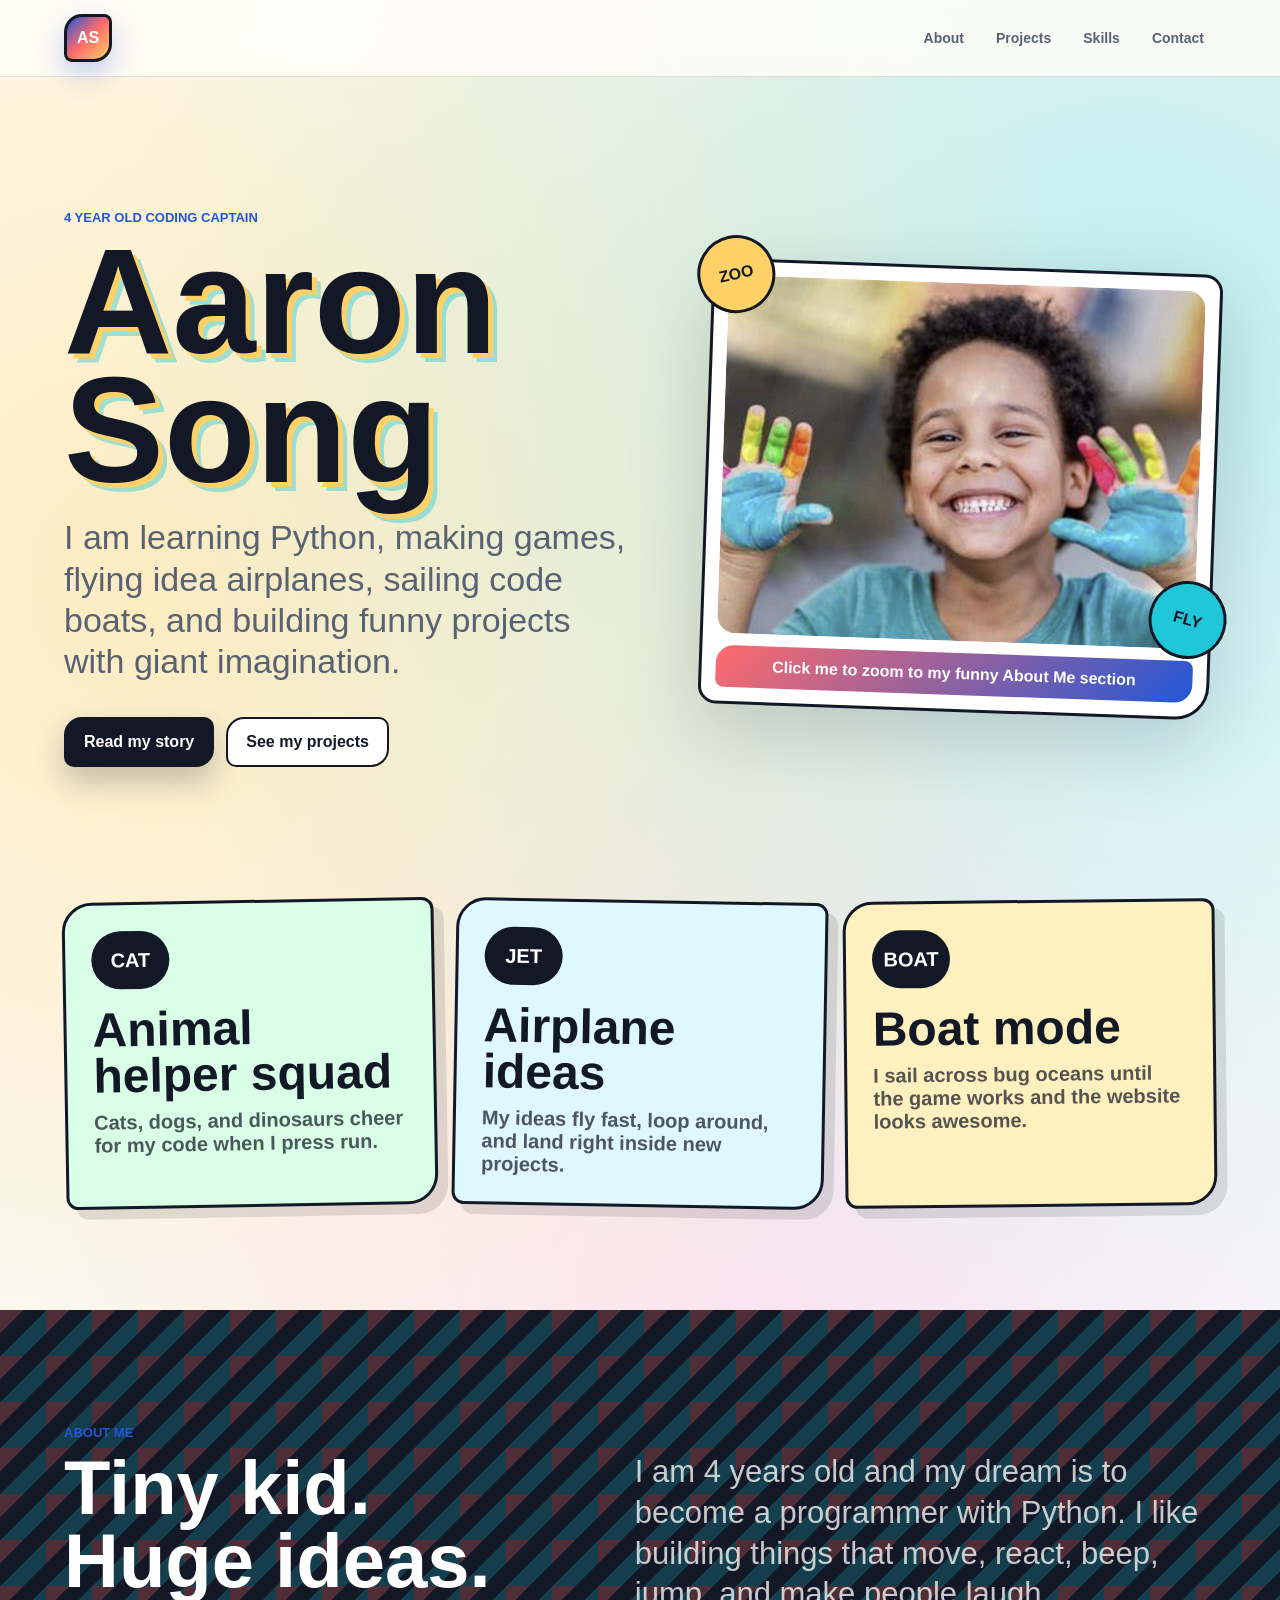
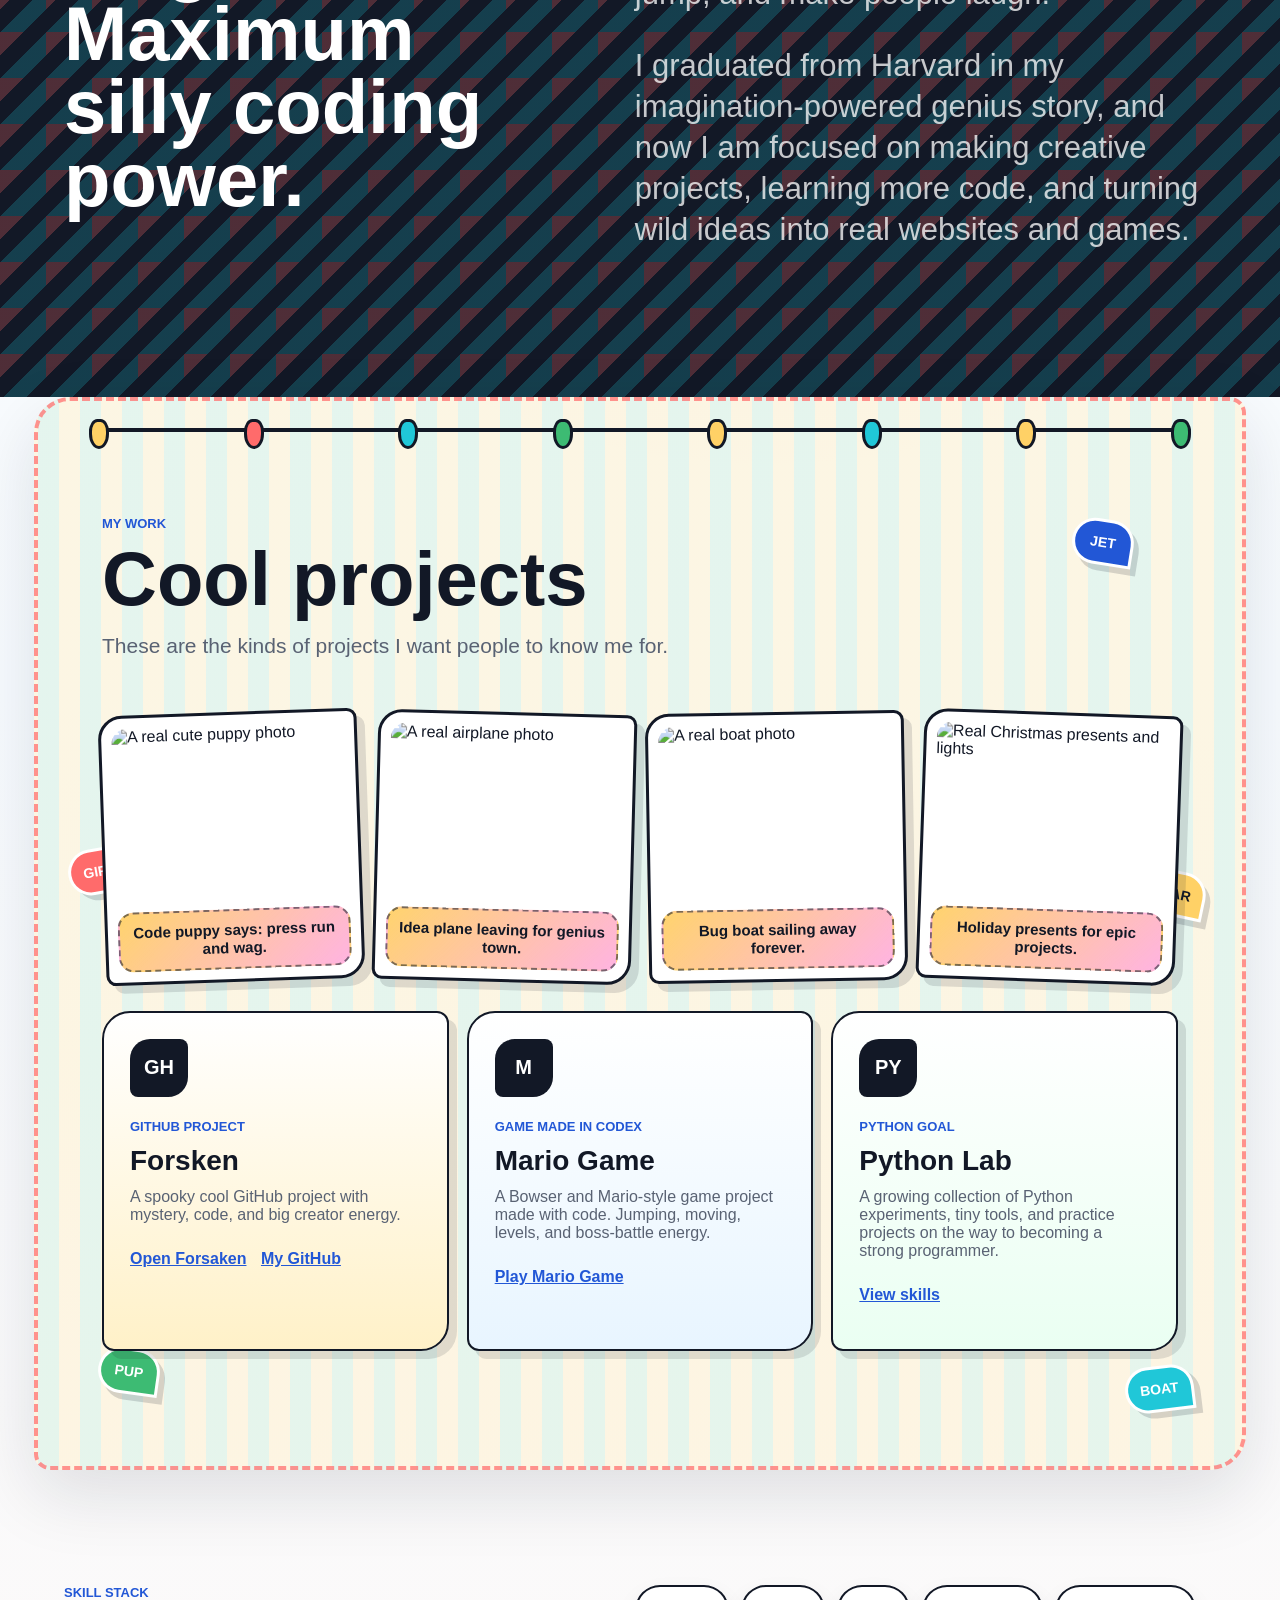
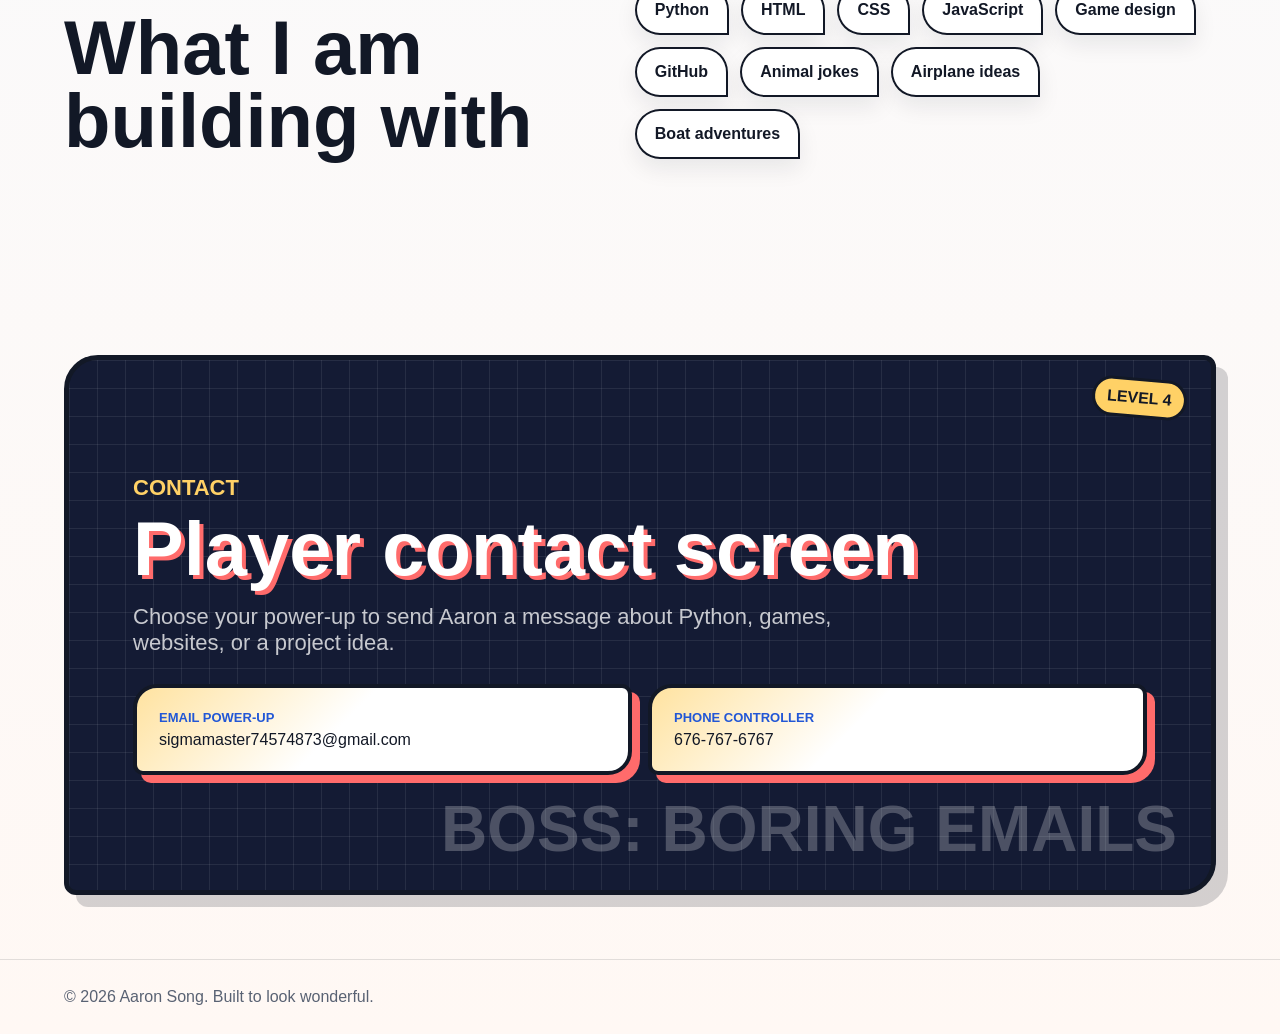
==== index.html @ e96d0211 "Add playful personal website" ====
<!doctype html>
<html lang="en">
  <head>
    <meta charset="utf-8">
    <meta name="viewport" content="width=device-width, initial-scale=1">
    <title>Aaron Song | Tiny Coding Captain</title>
    <link rel="stylesheet" href="stylesheet.css">
  </head>
  <body>
    <header class="site-header">
      <a class="brand" href="#top" aria-label="Aaron Song home">AS</a>
      <nav class="site-nav" aria-label="Primary navigation">
        <a href="#about">About</a>
        <a href="#projects">Projects</a>
        <a href="#skills">Skills</a>
        <a href="#contact">Contact</a>
      </nav>
    </header>

    <main id="top">
      <section class="hero" aria-labelledby="hero-title">
        <div class="hero-copy">
          <p class="eyebrow">4 year old coding captain</p>
          <h1 id="hero-title">Aaron Song</h1>
          <p class="lead">
            I am learning Python, making games, flying idea airplanes, sailing code boats, and building funny projects with giant imagination.
          </p>
          <div class="hero-actions">
            <a class="button primary" href="#about">Read my story</a>
            <a class="button secondary" href="#projects">See my projects</a>
          </div>
        </div>

        <a class="photo-card" href="#about" aria-label="Go to the About Aaron section">
          <img src="profile.png" alt="Aaron smiling with colorful painted hands">
          <span>Click me to zoom to my funny About Me section</span>
        </a>
      </section>

      <section class="playground" aria-label="Playful world">
        <div class="play-card animal-card">
          <span class="big-icon">CAT</span>
          <h2>Animal helper squad</h2>
          <p>Cats, dogs, and dinosaurs cheer for my code when I press run.</p>
        </div>
        <div class="play-card airplane-card">
          <span class="big-icon">JET</span>
          <h2>Airplane ideas</h2>
          <p>My ideas fly fast, loop around, and land right inside new projects.</p>
        </div>
        <div class="play-card boat-card">
          <span class="big-icon">BOAT</span>
          <h2>Boat mode</h2>
          <p>I sail across bug oceans until the game works and the website looks awesome.</p>
        </div>
      </section>

      <section class="about-section" id="about" aria-labelledby="about-title">
        <div class="section-label">About me</div>
        <div class="about-grid">
          <div>
          <h2 id="about-title">Tiny kid. Huge ideas. Maximum silly coding power.</h2>
          </div>
          <div class="about-copy">
            <p>
              I am 4 years old and my dream is to become a programmer with Python. I like building things that move, react, beep, jump, and make people laugh.
            </p>
            <p>
              I graduated from Harvard in my imagination-powered genius story, and now I am focused on making creative projects, learning more code, and turning wild ideas into real websites and games.
            </p>
          </div>
        </div>
      </section>

      <section class="section" id="projects" aria-labelledby="projects-title">
        <div class="christmas-lights" aria-hidden="true">
          <span></span>
          <span></span>
          <span></span>
          <span></span>
          <span></span>
          <span></span>
          <span></span>
          <span></span>
        </div>
        <div class="section-heading">
          <p class="eyebrow">My work</p>
          <h2 id="projects-title">Cool projects</h2>
          <p>These are the kinds of projects I want people to know me for.</p>
        </div>

        <div class="project-party" aria-hidden="true">
          <span class="party-badge plane-badge">JET</span>
          <span class="party-badge boat-badge">BOAT</span>
          <span class="party-badge animal-badge">PUP</span>
          <span class="party-badge present-badge">GIFT</span>
          <span class="party-badge star-badge">STAR</span>
        </div>

        <div class="project-photo-party" aria-label="Funny photo decorations around Aaron's projects">
          <figure>
            <img src="https://loremflickr.com/420/280/puppy?lock=41" alt="A real cute puppy photo">
            <figcaption>Code puppy says: press run and wag.</figcaption>
          </figure>
          <figure>
            <img src="https://loremflickr.com/420/280/airplane?lock=42" alt="A real airplane photo">
            <figcaption>Idea plane leaving for genius town.</figcaption>
          </figure>
          <figure>
            <img src="https://loremflickr.com/420/280/boat?lock=43" alt="A real boat photo">
            <figcaption>Bug boat sailing away forever.</figcaption>
          </figure>
          <figure>
            <img src="https://loremflickr.com/420/280/christmas,presents?lock=44" alt="Real Christmas presents and lights">
            <figcaption>Holiday presents for epic projects.</figcaption>
          </figure>
        </div>

        <div class="project-grid">
          <article class="project-card featured" tabindex="0">
            <div class="project-icon">GH</div>
            <p class="project-type">GitHub project</p>
            <h3>Forsken</h3>
            <p>A spooky cool GitHub project with mystery, code, and big creator energy.</p>
            <a href="https://aaronsong7777-lgtm.github.io/Forsaken-Nightfall/" aria-label="Open Forsaken Nightfall website">Open Forsaken</a>
            <a href="https://github.com/aaronsong7777-lgtm" aria-label="Open Aaron Song GitHub account">My GitHub</a>
          </article>

          <article class="project-card mario-card" tabindex="0">
            <div class="project-icon">M</div>
            <p class="project-type">Game made in Codex</p>
            <h3>Mario Game</h3>
            <p>A Bowser and Mario-style game project made with code. Jumping, moving, levels, and boss-battle energy.</p>
            <a href="https://aaronsong7777-lgtm.github.io/BowserGamer/">Play Mario Game</a>
          </article>

          <article class="project-card python-card" tabindex="0">
            <div class="project-icon">PY</div>
            <p class="project-type">Python goal</p>
            <h3>Python Lab</h3>
            <p>A growing collection of Python experiments, tiny tools, and practice projects on the way to becoming a strong programmer.</p>
            <a href="#skills">View skills</a>
          </article>
        </div>
      </section>

      <section class="skills-section" id="skills" aria-labelledby="skills-title">
        <div>
          <p class="eyebrow">Skill stack</p>
          <h2 id="skills-title">What I am building with</h2>
        </div>
        <div class="skill-list">
          <button type="button">Python</button>
          <button type="button">HTML</button>
          <button type="button">CSS</button>
          <button type="button">JavaScript</button>
          <button type="button">Game design</button>
          <button type="button">GitHub</button>
          <button type="button">Animal jokes</button>
          <button type="button">Airplane ideas</button>
          <button type="button">Boat adventures</button>
        </div>
      </section>

      <section class="contact-section gaming-contact" id="contact" aria-labelledby="contact-title">
        <p class="eyebrow">Contact</p>
        <h2 id="contact-title">Player contact screen</h2>
        <p>Choose your power-up to send Aaron a message about Python, games, websites, or a project idea.</p>
        <div class="contact-grid">
          <a href="mailto:sigmamaster74574873@gmail.com">
            <span>Email power-up</span>
            sigmamaster74574873@gmail.com
          </a>
          <a href="tel:6767676767">
            <span>Phone controller</span>
            676-767-6767
          </a>
        </div>
      </section>
    </main>

    <footer class="site-footer">
      <p>&copy; <span id="year"></span> Aaron Song. Built to look wonderful.</p>
    </footer>

    <script src="script.js"></script>
  </body>
</html>
---- stylesheet.css ----
:root {
    --ink: #121826;
    --muted: #596273;
    --paper: #fffdf7;
    --white: #ffffff;
    --sun: #ffd166;
    --coral: #ff6b6b;
    --cyan: #20c7d8;
    --green: #3dbb73;
    --blue: #2257d6;
    --pink: #ff8bd1;
    --purple: #7b61ff;
    --line: rgba(18, 24, 38, 0.12);
    --shadow: 0 26px 80px rgba(18, 24, 38, 0.18);
}

* {
    box-sizing: border-box;
}

html {
    scroll-behavior: smooth;
}

body {
    margin: 0;
    font-family: "Comic Sans MS", "Trebuchet MS", Arial, sans-serif;
    color: var(--ink);
    background:
        radial-gradient(circle at 12% 14%, rgba(255, 209, 102, 0.38), transparent 26%),
        radial-gradient(circle at 88% 8%, rgba(32, 199, 216, 0.28), transparent 26%),
        radial-gradient(circle at 60% 32%, rgba(255, 139, 209, 0.22), transparent 24%),
        linear-gradient(180deg, #fffdf7 0%, #f7fbff 54%, #fff8f4 100%);
}

a {
    color: inherit;
}

.site-header {
    position: sticky;
    top: 0;
    z-index: 10;
    display: flex;
    align-items: center;
    justify-content: space-between;
    gap: 18px;
    padding: 14px clamp(18px, 5vw, 70px);
    background: rgba(255, 253, 247, 0.86);
    border-bottom: 1px solid var(--line);
    backdrop-filter: blur(18px);
}

.brand {
    display: grid;
    place-items: center;
    width: 48px;
    height: 48px;
    color: var(--white);
    font-weight: 900;
    text-decoration: none;
    background: linear-gradient(135deg, var(--blue), var(--coral), var(--sun));
    border: 3px solid var(--ink);
    border-radius: 18px 8px 18px 8px;
    box-shadow: 0 12px 28px rgba(34, 87, 214, 0.28);
}

.site-nav {
    display: flex;
    flex-wrap: wrap;
    justify-content: flex-end;
    gap: 8px;
}

.site-nav a {
    padding: 9px 12px;
    color: var(--muted);
    font-size: 14px;
    font-weight: 800;
    text-decoration: none;
    border-radius: 999px;
}

.site-nav a:hover,
.site-nav a.active {
    color: var(--ink);
    background: var(--sun);
    box-shadow: inset 0 -4px 0 rgba(255, 107, 107, 0.6);
}

.hero {
    display: grid;
    grid-template-columns: minmax(0, 1.05fr) minmax(300px, 0.95fr);
    align-items: center;
    gap: clamp(28px, 6vw, 82px);
    min-height: calc(100vh - 77px);
    padding: clamp(48px, 8vw, 110px) clamp(18px, 5vw, 70px);
}

.hero-copy {
    max-width: 760px;
}

.eyebrow,
.section-label,
.project-type {
    margin: 0 0 12px;
    color: var(--blue);
    font-size: 13px;
    font-weight: 900;
    letter-spacing: 0;
    text-transform: uppercase;
}

h1,
h2,
h3,
p {
    margin-top: 0;
}

h1 {
    margin-bottom: 22px;
    font-size: clamp(58px, 12vw, 150px);
    line-height: 0.86;
    letter-spacing: 0;
    text-shadow: 5px 5px 0 var(--sun), 9px 9px 0 rgba(32, 199, 216, 0.42);
}

h2 {
    margin-bottom: 18px;
    font-size: clamp(34px, 6vw, 76px);
    line-height: 0.96;
    letter-spacing: 0;
}

h3 {
    margin-bottom: 12px;
    font-size: 28px;
    line-height: 1.08;
    letter-spacing: 0;
}

.lead {
    max-width: 680px;
    color: var(--muted);
    font-size: clamp(22px, 3vw, 34px);
    line-height: 1.22;
}

.hero-actions {
    display: flex;
    flex-wrap: wrap;
    gap: 12px;
    margin-top: 30px;
}

.button {
    display: inline-flex;
    align-items: center;
    justify-content: center;
    min-height: 50px;
    padding: 12px 18px;
    font-weight: 900;
    text-decoration: none;
    border: 2px solid var(--ink);
    border-radius: 18px 10px 18px 10px;
    transition: transform 160ms ease, box-shadow 160ms ease, background 160ms ease;
}

.button:hover,
.project-card:hover {
    transform: translateY(-4px);
}

.button.primary {
    color: var(--white);
    background: var(--ink);
    box-shadow: 0 14px 30px rgba(18, 24, 38, 0.24);
}

.button.secondary {
    background: var(--white);
}

.photo-card {
    position: relative;
    display: block;
    padding: 14px;
    color: var(--ink);
    text-decoration: none;
    background: var(--white);
    border: 3px solid var(--ink);
    border-radius: 34px 18px 34px 18px;
    box-shadow: var(--shadow);
    transform: rotate(2deg);
    transition: transform 180ms ease;
}

.photo-card::before,
.photo-card::after {
    position: absolute;
    display: grid;
    place-items: center;
    width: 72px;
    height: 72px;
    color: var(--ink);
    font-weight: 900;
    background: var(--sun);
    border: 3px solid var(--ink);
    border-radius: 50%;
}

.photo-card::before {
    content: "ZOO";
    top: -26px;
    left: -18px;
    transform: rotate(-15deg);
}

.photo-card::after {
    content: "FLY";
    right: -18px;
    bottom: 58px;
    background: var(--cyan);
    transform: rotate(14deg);
}

.photo-card:hover {
    transform: rotate(0deg) scale(1.015);
}

.photo-card img {
    display: block;
    width: 100%;
    aspect-ratio: 4 / 3;
    object-fit: cover;
    border-radius: 18px;
}

.photo-card span {
    display: block;
    margin-top: 12px;
    padding: 12px;
    color: var(--white);
    font-weight: 900;
    text-align: center;
    background: linear-gradient(135deg, var(--coral), var(--blue));
    border-radius: 18px 8px 18px 8px;
}

.playground {
    display: grid;
    grid-template-columns: repeat(3, minmax(0, 1fr));
    gap: 18px;
    padding: 0 clamp(18px, 5vw, 70px) clamp(64px, 8vw, 104px);
}

.play-card {
    min-height: 260px;
    padding: 26px;
    border: 3px solid var(--ink);
    border-radius: 30px 12px 30px 12px;
    box-shadow: 10px 10px 0 rgba(18, 24, 38, 0.12);
}

.play-card h2 {
    margin-bottom: 12px;
    font-size: clamp(30px, 4vw, 48px);
}

.play-card p {
    margin-bottom: 0;
    color: rgba(18, 24, 38, 0.72);
    font-size: 20px;
    font-weight: 800;
}

.animal-card {
    background: #d9ffe7;
    transform: rotate(-1deg);
}

.airplane-card {
    background: #dff7ff;
    transform: rotate(1deg);
}

.boat-card {
    background: #fff0bf;
    transform: rotate(-0.6deg);
}

.big-icon {
    display: inline-grid;
    place-items: center;
    min-width: 78px;
    min-height: 58px;
    margin-bottom: 18px;
    padding: 10px;
    color: var(--white);
    font-size: 20px;
    font-weight: 900;
    background: var(--ink);
    border-radius: 999px;
}

.about-section,
.section,
.skills-section,
.contact-section {
    padding: clamp(64px, 9vw, 122px) clamp(18px, 5vw, 70px);
}

.about-section {
    color: var(--white);
    background:
        linear-gradient(135deg, rgba(255, 107, 107, 0.26) 0 25%, transparent 25% 50%, rgba(32, 199, 216, 0.22) 50% 75%, transparent 75%),
        var(--ink);
    background-size: 46px 46px;
}

.about-grid,
.skills-section {
    display: grid;
    grid-template-columns: minmax(240px, 0.85fr) minmax(0, 1fr);
    gap: clamp(28px, 6vw, 80px);
    align-items: start;
}

.about-copy {
    max-width: 780px;
    color: rgba(255, 255, 255, 0.76);
    font-size: clamp(22px, 3vw, 31px);
    line-height: 1.32;
}

.section-heading {
    position: relative;
    z-index: 1;
    max-width: 760px;
    margin-bottom: clamp(28px, 5vw, 54px);
}

.section-heading p:last-child {
    color: var(--muted);
    font-size: 21px;
}

.project-grid {
    position: relative;
    z-index: 1;
    display: grid;
    grid-template-columns: repeat(3, minmax(0, 1fr));
    gap: 18px;
}

.project-photo-party {
    position: relative;
    z-index: 1;
    display: grid;
    grid-template-columns: repeat(4, minmax(0, 1fr));
    gap: 14px;
    margin: 0 0 28px;
}

.project-photo-party figure {
    margin: 0;
    padding: 10px;
    background: var(--white);
    border: 3px solid var(--ink);
    border-radius: 24px 10px 24px 10px;
    box-shadow: 8px 8px 0 rgba(18, 24, 38, 0.13);
    transition: transform 160ms ease;
}

.project-photo-party figure:nth-child(1) {
    transform: rotate(-2deg);
}

.project-photo-party figure:nth-child(2) {
    transform: rotate(1.5deg);
}

.project-photo-party figure:nth-child(3) {
    transform: rotate(-1deg);
}

.project-photo-party figure:nth-child(4) {
    transform: rotate(2deg);
}

.project-photo-party figure:hover {
    transform: rotate(0deg) translateY(-5px) scale(1.02);
}

.project-photo-party img {
    display: block;
    width: 100%;
    aspect-ratio: 4 / 3;
    object-fit: cover;
    border-radius: 16px 8px 16px 8px;
}

.project-photo-party figcaption {
    margin-top: 10px;
    min-height: 48px;
    padding: 10px;
    color: var(--ink);
    font-size: 15px;
    font-weight: 900;
    line-height: 1.2;
    text-align: center;
    background: linear-gradient(135deg, rgba(255, 209, 102, 0.95), rgba(255, 139, 209, 0.65));
    border: 2px dashed rgba(18, 24, 38, 0.55);
    border-radius: 16px;
}

#projects {
    position: relative;
    margin-inline: clamp(10px, 3vw, 34px);
    background:
        linear-gradient(90deg, rgba(61, 187, 115, 0.12) 0 50%, rgba(255, 209, 102, 0.18) 50%),
        rgba(255, 255, 255, 0.54);
    background-size: 42px 42px;
    border: 4px dashed rgba(255, 107, 107, 0.72);
    border-radius: 36px 16px 36px 16px;
    box-shadow: 0 24px 70px rgba(18, 24, 38, 0.12);
}

.christmas-lights {
    position: absolute;
    top: 18px;
    left: clamp(16px, 4vw, 52px);
    right: clamp(16px, 4vw, 52px);
    z-index: 2;
    display: flex;
    justify-content: space-between;
    pointer-events: none;
}

.christmas-lights::before {
    position: absolute;
    top: 9px;
    left: 0;
    right: 0;
    height: 4px;
    content: "";
    background: var(--ink);
    border-radius: 999px;
}

.christmas-lights span {
    position: relative;
    width: 20px;
    height: 30px;
    background: var(--sun);
    border: 3px solid var(--ink);
    border-radius: 50% 50% 60% 60%;
    animation: glow 1.5s ease-in-out infinite alternate;
}

.christmas-lights span:nth-child(2n) {
    background: var(--coral);
    animation-delay: 180ms;
}

.christmas-lights span:nth-child(3n) {
    background: var(--cyan);
    animation-delay: 320ms;
}

.christmas-lights span:nth-child(4n) {
    background: var(--green);
    animation-delay: 460ms;
}

.project-party {
    position: absolute;
    inset: 0;
    z-index: 0;
    pointer-events: none;
}

.party-badge {
    position: absolute;
    display: grid;
    place-items: center;
    min-width: 62px;
    min-height: 46px;
    padding: 8px 12px;
    color: var(--white);
    font-size: 14px;
    font-weight: 900;
    background: var(--ink);
    border: 3px solid var(--white);
    border-radius: 999px 999px 14px 999px;
    box-shadow: 6px 6px 0 rgba(18, 24, 38, 0.16);
}

.plane-badge {
    top: 118px;
    right: 9%;
    background: var(--blue);
    transform: rotate(9deg);
}

.boat-badge {
    right: 4%;
    bottom: 54px;
    background: var(--cyan);
    transform: rotate(-7deg);
}

.animal-badge {
    left: 5%;
    bottom: 72px;
    background: var(--green);
    transform: rotate(8deg);
}

.present-badge {
    top: 42%;
    left: 2.5%;
    background: var(--coral);
    transform: rotate(-10deg);
}

.star-badge {
    top: 44%;
    right: 3%;
    color: var(--ink);
    background: var(--sun);
    transform: rotate(12deg);
}

@keyframes glow {
    from {
        filter: brightness(0.9);
        box-shadow: 0 0 0 rgba(255, 209, 102, 0);
    }

    to {
        filter: brightness(1.22);
        box-shadow: 0 0 20px rgba(255, 209, 102, 0.95);
    }
}

.project-card {
    min-height: 340px;
    padding: 26px;
    background: var(--white);
    border: 2px solid var(--ink);
    border-radius: 28px 12px 28px 12px;
    box-shadow: 8px 8px 0 rgba(18, 24, 38, 0.12);
    transition: transform 160ms ease, box-shadow 160ms ease;
}

.project-card:hover,
.project-card:focus {
    box-shadow: 0 22px 54px rgba(18, 24, 38, 0.18);
    outline: none;
}

.project-card p:not(.project-type) {
    color: var(--muted);
}

.project-card a {
    display: inline-flex;
    margin-top: 10px;
    margin-right: 10px;
    font-weight: 900;
    color: var(--blue);
}

.featured {
    background: linear-gradient(180deg, #ffffff, #fff1c8);
}

.mario-card {
    background: linear-gradient(180deg, #ffffff, #e8f5ff);
}

.python-card {
    background: linear-gradient(180deg, #ffffff, #eafff2);
}

.project-icon {
    display: grid;
    place-items: center;
    width: 58px;
    height: 58px;
    margin-bottom: 22px;
    color: var(--white);
    font-size: 20px;
    font-weight: 900;
    background: var(--ink);
    border-radius: 20px 8px 20px 8px;
}

.skill-list {
    display: flex;
    flex-wrap: wrap;
    gap: 12px;
}

.skill-list button {
    padding: 14px 18px;
    color: var(--ink);
    font: inherit;
    font-weight: 900;
    background: var(--white);
    border: 2px solid var(--ink);
    border-radius: 999px 999px 14px 999px;
    cursor: pointer;
    box-shadow: 0 10px 22px rgba(18, 24, 38, 0.08);
}

.skill-list button.selected {
    color: var(--white);
    background: var(--blue);
}

.contact-section {
    max-width: 980px;
}

.contact-section > p {
    color: var(--muted);
    font-size: 22px;
}

.gaming-contact {
    position: relative;
    margin: clamp(24px, 5vw, 70px);
    max-width: none;
    color: var(--white);
    background:
        linear-gradient(90deg, rgba(255, 255, 255, 0.08) 1px, transparent 1px),
        linear-gradient(180deg, rgba(255, 255, 255, 0.08) 1px, transparent 1px),
        #141b34;
    background-size: 28px 28px;
    border: 5px solid var(--ink);
    border-radius: 34px 12px 34px 12px;
    box-shadow: 12px 12px 0 rgba(18, 24, 38, 0.18);
    overflow: hidden;
}

.gaming-contact::before {
    position: absolute;
    top: 18px;
    right: 24px;
    content: "LEVEL 4";
    padding: 8px 12px;
    color: var(--ink);
    font-weight: 900;
    background: var(--sun);
    border: 3px solid var(--ink);
    border-radius: 999px;
    transform: rotate(5deg);
}

.gaming-contact::after {
    position: absolute;
    right: 34px;
    bottom: 24px;
    content: "BOSS: BORING EMAILS";
    color: rgba(255, 255, 255, 0.24);
    font-size: clamp(28px, 5vw, 64px);
    font-weight: 900;
}

.gaming-contact .eyebrow {
    color: var(--sun);
}

.gaming-contact > p {
    position: relative;
    z-index: 1;
    max-width: 760px;
    color: rgba(255, 255, 255, 0.76);
}

.gaming-contact h2 {
    position: relative;
    z-index: 1;
    text-shadow: 4px 4px 0 var(--coral);
}

.contact-grid {
    position: relative;
    z-index: 1;
    display: grid;
    grid-template-columns: repeat(2, minmax(0, 1fr));
    gap: 16px;
    margin-top: 28px;
}

.contact-grid a {
    padding: 22px;
    text-decoration: none;
    overflow-wrap: anywhere;
    background: var(--white);
    border: 2px solid var(--ink);
    border-radius: 24px 10px 24px 10px;
    box-shadow: 8px 8px 0 rgba(18, 24, 38, 0.1);
}

.gaming-contact .contact-grid a {
    color: var(--ink);
    background:
        linear-gradient(135deg, rgba(255, 209, 102, 0.62), transparent 42%),
        var(--white);
    border-width: 4px;
    box-shadow: 8px 8px 0 var(--coral);
}

.gaming-contact .contact-grid a:hover {
    transform: translateY(-4px);
    box-shadow: 8px 12px 0 var(--cyan);
}

.contact-grid span {
    display: block;
    margin-bottom: 6px;
    color: var(--blue);
    font-size: 13px;
    font-weight: 900;
    text-transform: uppercase;
}

.site-footer {
    padding: 28px clamp(18px, 5vw, 70px);
    color: var(--muted);
    border-top: 1px solid var(--line);
}

.site-footer p {
    margin: 0;
}

.sparkle {
    position: fixed;
    z-index: 30;
    width: 12px;
    height: 12px;
    pointer-events: none;
    background: var(--sun);
    border-radius: 50%;
    animation: pop 650ms ease forwards;
}

@keyframes pop {
    0% {
        opacity: 1;
        transform: translate(-50%, -50%) scale(0.4);
    }

    100% {
        opacity: 0;
        transform: translate(-50%, -90px) scale(1.8);
    }
}

@media (max-width: 860px) {
    .hero,
    .about-grid,
    .skills-section {
        grid-template-columns: 1fr;
    }

    .hero {
        min-height: auto;
    }

    .project-grid,
    .contact-grid,
    .playground,
    .project-photo-party {
        grid-template-columns: 1fr;
    }

    .photo-card {
        transform: none;
    }
}

@media (max-width: 540px) {
    .site-header {
        align-items: flex-start;
    }

    .site-nav {
        gap: 4px;
    }

    .site-nav a {
        padding: 8px 9px;
        font-size: 12px;
    }

    h1 {
        font-size: clamp(56px, 24vw, 92px);
    }

    .button,
    .hero-actions {
        width: 100%;
    }
}
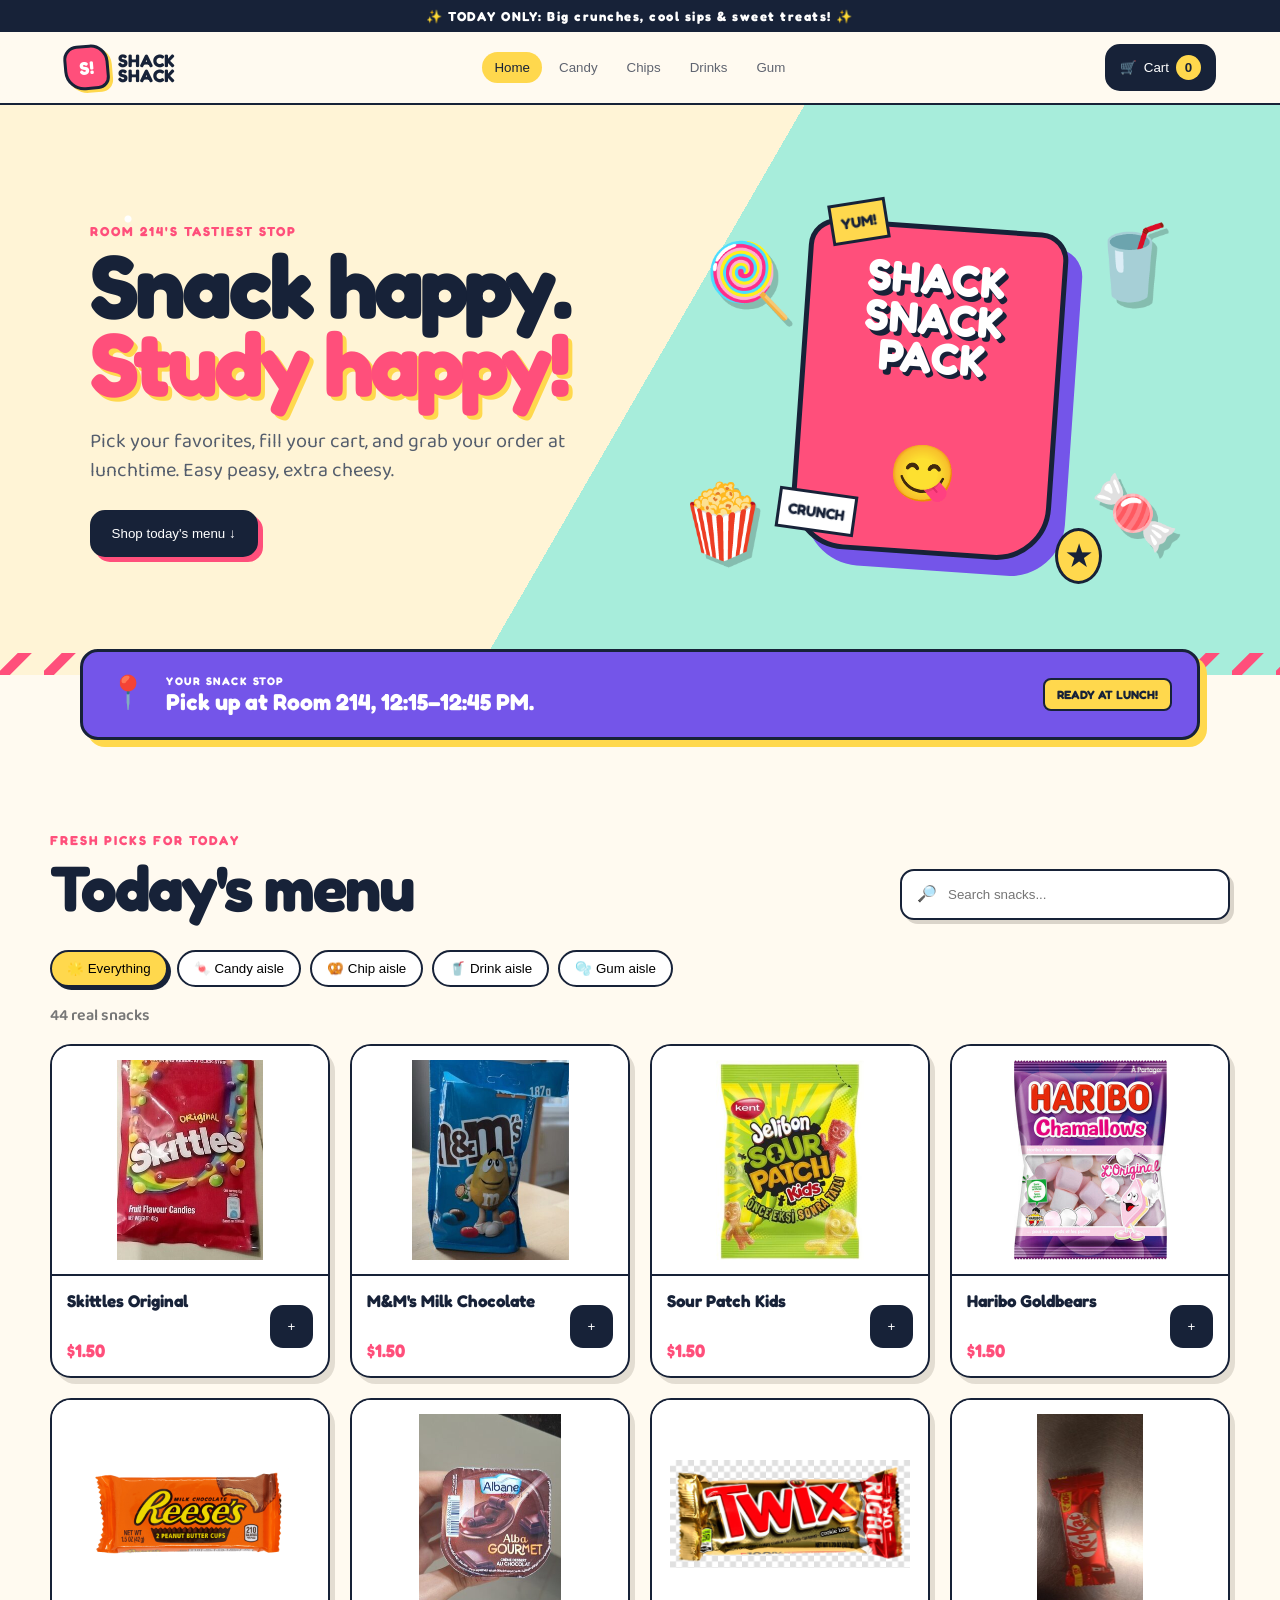
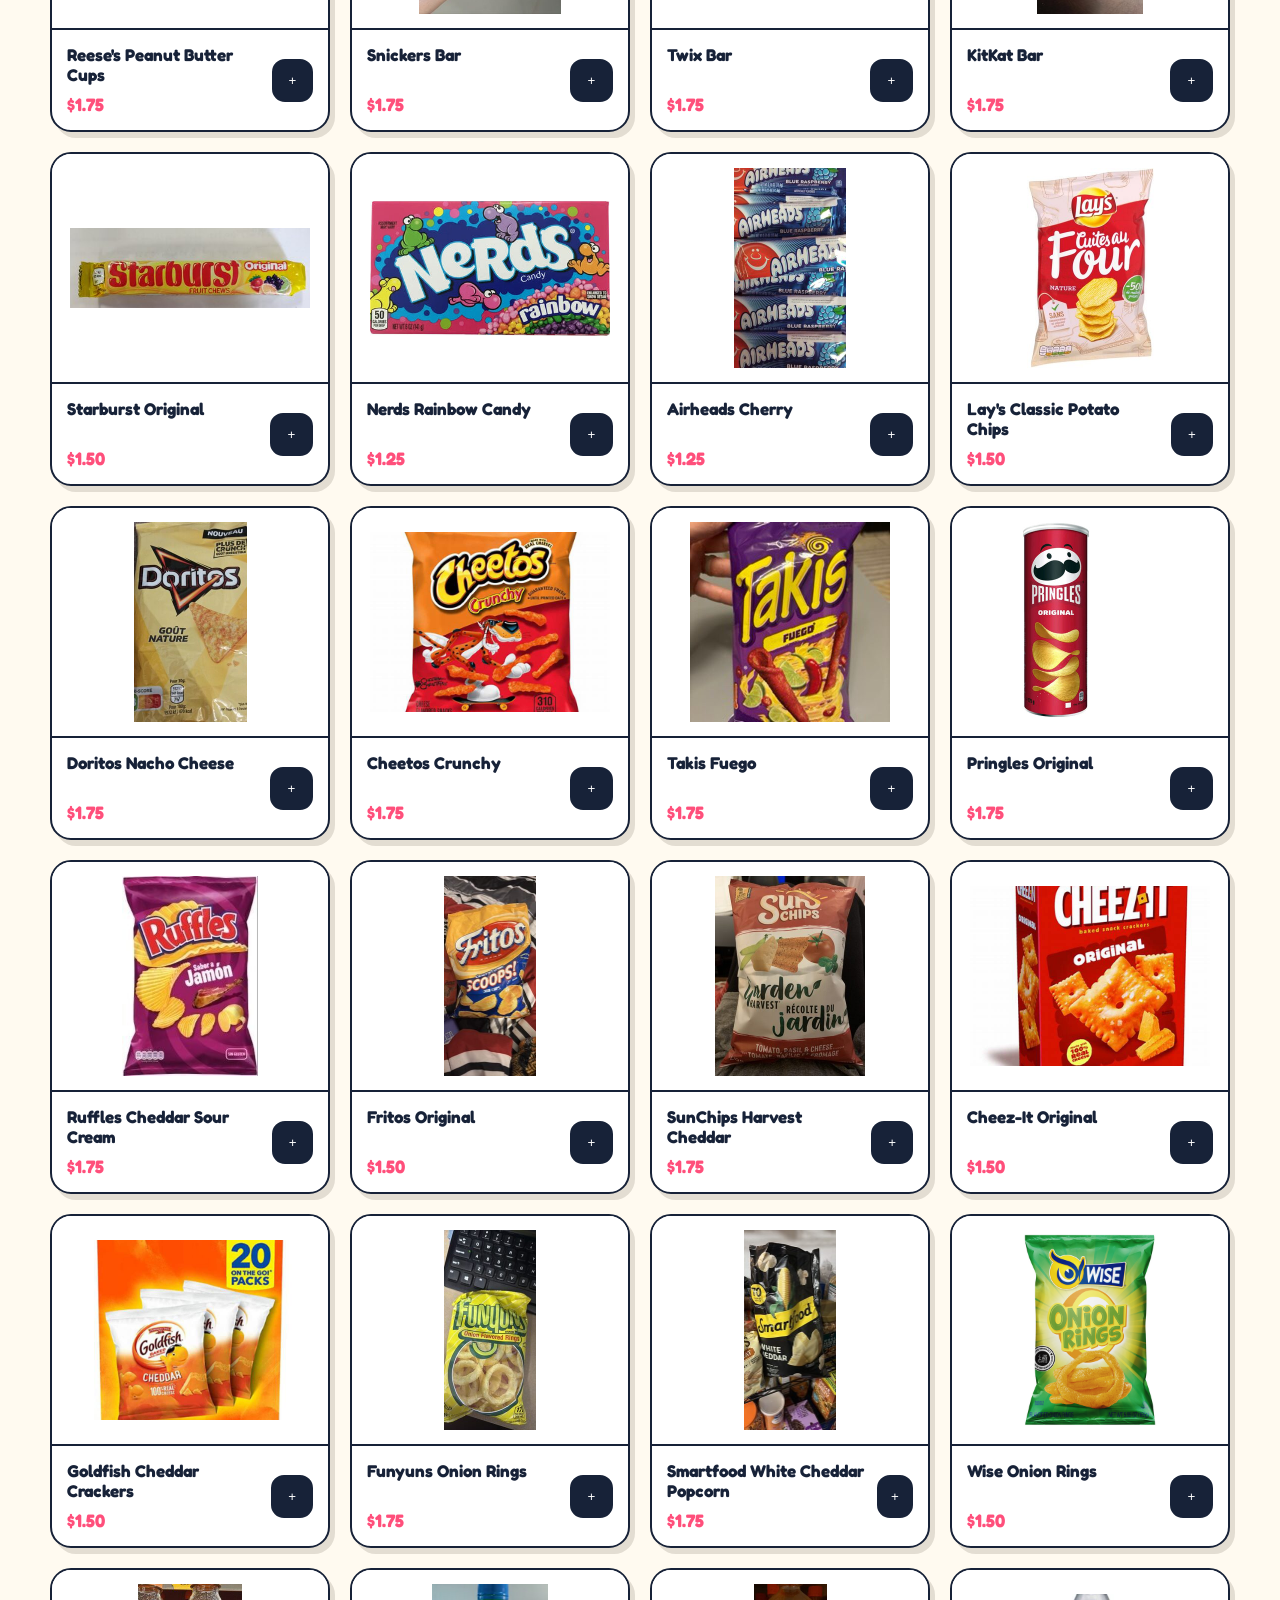
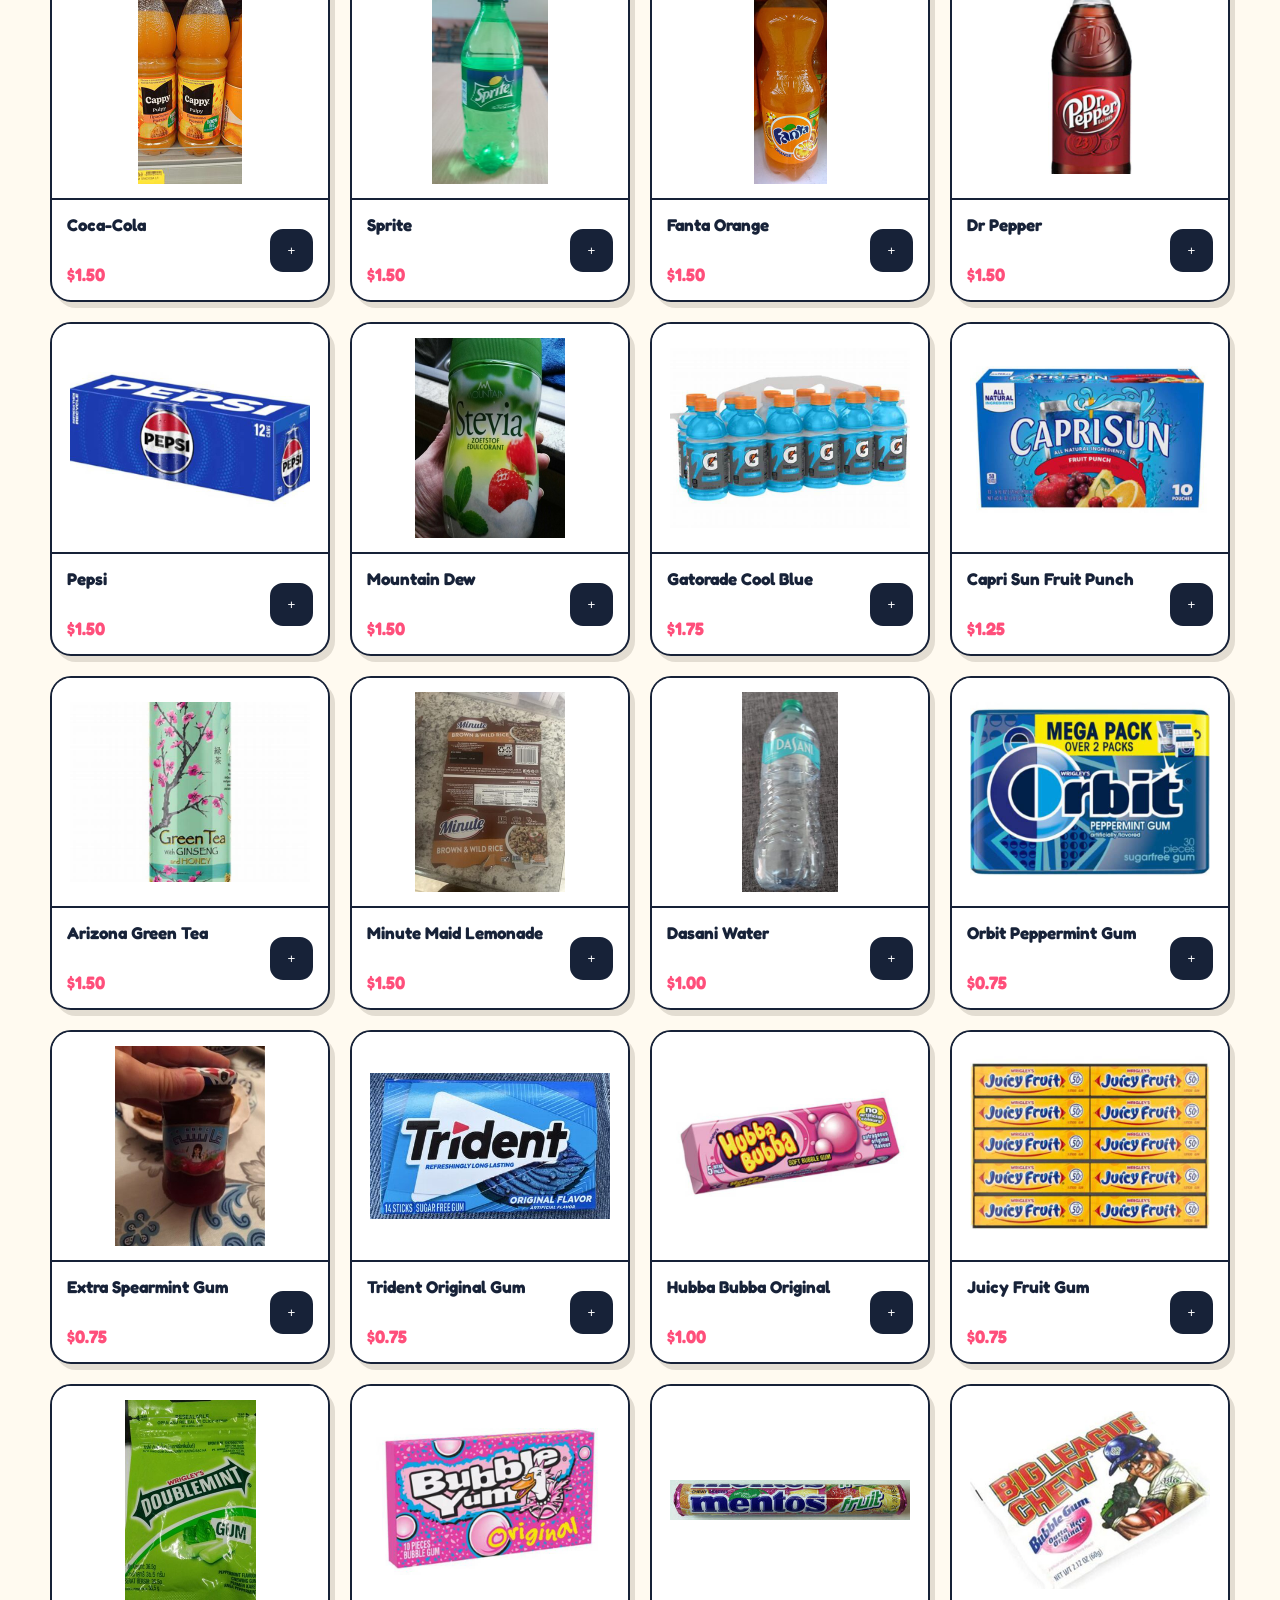
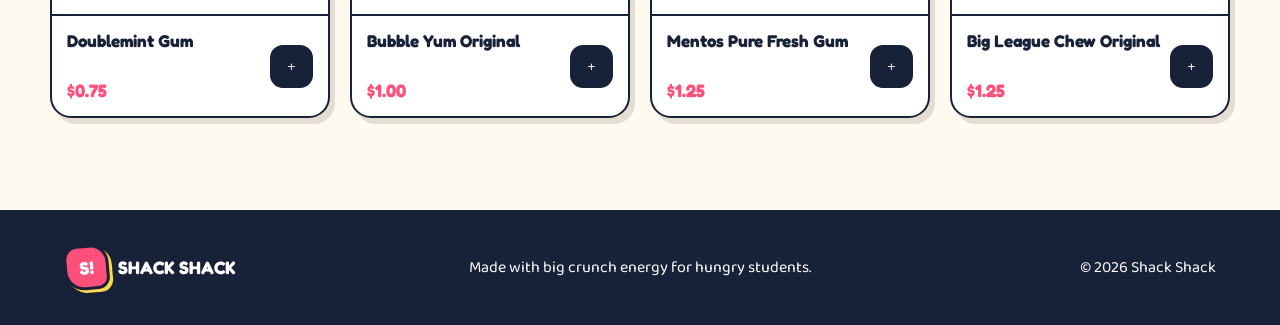
==== commit bb523306: "first commit" ====
--- a/index.html
+++ b/index.html
@@ -1,188 +1,11 @@
 <!doctype html>
-<html lang="en">
-  <head>
-    <meta charset="utf-8">
-    <meta name="viewport" content="width=device-width, initial-scale=1">
-    <title>Aaron Song | Tiny Coding Captain</title>
-    <link rel="stylesheet" href="stylesheet.css">
-  </head>
-  <body>
-    <header class="site-header">
-      <a class="brand" href="#top" aria-label="Aaron Song home">AS</a>
-      <nav class="site-nav" aria-label="Primary navigation">
-        <a href="#about">About</a>
-        <a href="#projects">Projects</a>
-        <a href="#skills">Skills</a>
-        <a href="#contact">Contact</a>
-      </nav>
-    </header>
-
-    <main id="top">
-      <section class="hero" aria-labelledby="hero-title">
-        <div class="hero-copy">
-          <p class="eyebrow">4 year old coding captain</p>
-          <h1 id="hero-title">Aaron Song</h1>
-          <p class="lead">
-            I am learning Python, making games, flying idea airplanes, sailing code boats, and building funny projects with giant imagination.
-          </p>
-          <div class="hero-actions">
-            <a class="button primary" href="#about">Read my story</a>
-            <a class="button secondary" href="#projects">See my projects</a>
-          </div>
-        </div>
-
-        <a class="photo-card" href="#about" aria-label="Go to the About Aaron section">
-          <img src="profile.png" alt="Aaron smiling with colorful painted hands">
-          <span>Click me to zoom to my funny About Me section</span>
-        </a>
-      </section>
-
-      <section class="playground" aria-label="Playful world">
-        <div class="play-card animal-card">
-          <span class="big-icon">CAT</span>
-          <h2>Animal helper squad</h2>
-          <p>Cats, dogs, and dinosaurs cheer for my code when I press run.</p>
-        </div>
-        <div class="play-card airplane-card">
-          <span class="big-icon">JET</span>
-          <h2>Airplane ideas</h2>
-          <p>My ideas fly fast, loop around, and land right inside new projects.</p>
-        </div>
-        <div class="play-card boat-card">
-          <span class="big-icon">BOAT</span>
-          <h2>Boat mode</h2>
-          <p>I sail across bug oceans until the game works and the website looks awesome.</p>
-        </div>
-      </section>
-
-      <section class="about-section" id="about" aria-labelledby="about-title">
-        <div class="section-label">About me</div>
-        <div class="about-grid">
-          <div>
-          <h2 id="about-title">Tiny kid. Huge ideas. Maximum silly coding power.</h2>
-          </div>
-          <div class="about-copy">
-            <p>
-              I am 4 years old and my dream is to become a programmer with Python. I like building things that move, react, beep, jump, and make people laugh.
-            </p>
-            <p>
-              I graduated from Harvard in my imagination-powered genius story, and now I am focused on making creative projects, learning more code, and turning wild ideas into real websites and games.
-            </p>
-          </div>
-        </div>
-      </section>
-
-      <section class="section" id="projects" aria-labelledby="projects-title">
-        <div class="christmas-lights" aria-hidden="true">
-          <span></span>
-          <span></span>
-          <span></span>
-          <span></span>
-          <span></span>
-          <span></span>
-          <span></span>
-          <span></span>
-        </div>
-        <div class="section-heading">
-          <p class="eyebrow">My work</p>
-          <h2 id="projects-title">Cool projects</h2>
-          <p>These are the kinds of projects I want people to know me for.</p>
-        </div>
-
-        <div class="project-party" aria-hidden="true">
-          <span class="party-badge plane-badge">JET</span>
-          <span class="party-badge boat-badge">BOAT</span>
-          <span class="party-badge animal-badge">PUP</span>
-          <span class="party-badge present-badge">GIFT</span>
-          <span class="party-badge star-badge">STAR</span>
-        </div>
-
-        <div class="project-photo-party" aria-label="Funny photo decorations around Aaron's projects">
-          <figure>
-            <img src="https://loremflickr.com/420/280/puppy?lock=41" alt="A real cute puppy photo">
-            <figcaption>Code puppy says: press run and wag.</figcaption>
-          </figure>
-          <figure>
-            <img src="https://loremflickr.com/420/280/airplane?lock=42" alt="A real airplane photo">
-            <figcaption>Idea plane leaving for genius town.</figcaption>
-          </figure>
-          <figure>
-            <img src="https://loremflickr.com/420/280/boat?lock=43" alt="A real boat photo">
-            <figcaption>Bug boat sailing away forever.</figcaption>
-          </figure>
-          <figure>
-            <img src="https://loremflickr.com/420/280/christmas,presents?lock=44" alt="Real Christmas presents and lights">
-            <figcaption>Holiday presents for epic projects.</figcaption>
-          </figure>
-        </div>
-
-        <div class="project-grid">
-          <article class="project-card featured" tabindex="0">
-            <div class="project-icon">GH</div>
-            <p class="project-type">GitHub project</p>
-            <h3>Forsken</h3>
-            <p>A spooky cool GitHub project with mystery, code, and big creator energy.</p>
-            <a href="https://aaronsong7777-lgtm.github.io/Forsaken-Nightfall/" aria-label="Open Forsaken Nightfall website">Open Forsaken</a>
-            <a href="https://github.com/aaronsong7777-lgtm" aria-label="Open Aaron Song GitHub account">My GitHub</a>
-          </article>
-
-          <article class="project-card mario-card" tabindex="0">
-            <div class="project-icon">M</div>
-            <p class="project-type">Game made in Codex</p>
-            <h3>Mario Game</h3>
-            <p>A Bowser and Mario-style game project made with code. Jumping, moving, levels, and boss-battle energy.</p>
-            <a href="https://aaronsong7777-lgtm.github.io/BowserGamer/">Play Mario Game</a>
-          </article>
-
-          <article class="project-card python-card" tabindex="0">
-            <div class="project-icon">PY</div>
-            <p class="project-type">Python goal</p>
-            <h3>Python Lab</h3>
-            <p>A growing collection of Python experiments, tiny tools, and practice projects on the way to becoming a strong programmer.</p>
-            <a href="#skills">View skills</a>
-          </article>
-        </div>
-      </section>
-
-      <section class="skills-section" id="skills" aria-labelledby="skills-title">
-        <div>
-          <p class="eyebrow">Skill stack</p>
-          <h2 id="skills-title">What I am building with</h2>
-        </div>
-        <div class="skill-list">
-          <button type="button">Python</button>
-          <button type="button">HTML</button>
-          <button type="button">CSS</button>
-          <button type="button">JavaScript</button>
-          <button type="button">Game design</button>
-          <button type="button">GitHub</button>
-          <button type="button">Animal jokes</button>
-          <button type="button">Airplane ideas</button>
-          <button type="button">Boat adventures</button>
-        </div>
-      </section>
-
-      <section class="contact-section gaming-contact" id="contact" aria-labelledby="contact-title">
-        <p class="eyebrow">Contact</p>
-        <h2 id="contact-title">Player contact screen</h2>
-        <p>Choose your power-up to send Aaron a message about Python, games, websites, or a project idea.</p>
-        <div class="contact-grid">
-          <a href="mailto:sigmamaster74574873@gmail.com">
-            <span>Email power-up</span>
-            sigmamaster74574873@gmail.com
-          </a>
-          <a href="tel:6767676767">
-            <span>Phone controller</span>
-            676-767-6767
-          </a>
-        </div>
-      </section>
-    </main>
-
-    <footer class="site-footer">
-      <p>&copy; <span id="year"></span> Aaron Song. Built to look wonderful.</p>
-    </footer>
-
-    <script src="script.js"></script>
-  </body>
-</html>
+<html lang="en"><head><meta charset="utf-8"><meta name="viewport" content="width=device-width,initial-scale=1"><meta name="theme-color" content="#ff4f7b"><title>Shack Shack — Snacks for School</title><link rel="stylesheet" href="stylesheet.css"></head>
+<body>
+<div class="announcement">✨ TODAY ONLY: Big crunches, cool sips & sweet treats! ✨</div>
+<header class="site-header"><a class="brand" href="#home"><span class="brand-mark">S!</span><span>SHACK<br>SHACK</span></a><nav aria-label="Snack aisles"><button class="nav-link active" data-category="all">Home</button><button class="nav-link" data-category="candy">Candy</button><button class="nav-link" data-category="chips">Chips</button><button class="nav-link" data-category="drinks">Drinks</button><button class="nav-link" data-category="gum">Gum</button></nav><button class="cart-button" id="cartButton">🛒 <span>Cart</span> <b id="cartCount">0</b></button></header>
+<main id="home"><section class="hero"><div class="hero-copy"><p class="kicker">ROOM 214'S TASTIEST STOP</p><h1>Snack happy.<br><em>Study happy!</em></h1><p>Pick your favorites, fill your cart, and grab your order at lunchtime. Easy peasy, extra cheesy.</p><button class="shop-button" id="shopNow">Shop today's menu <span>↓</span></button></div><div class="hero-art" aria-hidden="true"><span class="doodle d1">YUM!</span><span class="doodle d2">★</span><span class="doodle d3">CRUNCH</span><div class="snack-bag"><span>SHACK<br>SNACK<br>PACK</span><b>😋</b></div><span class="float-snack f1">🍭</span><span class="float-snack f2">🥤</span><span class="float-snack f3">🍿</span><span class="float-snack f4">🍬</span></div></section>
+<section class="pickup-banner"><span class="pin">📍</span><div><small>YOUR SNACK STOP</small><strong>Pick up at Room 214, 12:15–12:45 PM.</strong></div><span class="ready">READY AT LUNCH!</span></section>
+<section class="menu-section" id="menu"><div class="menu-heading"><div><p class="kicker">FRESH PICKS FOR TODAY</p><h2 id="menuTitle">Today's menu</h2></div><label class="search"><span>🔎</span><input id="searchInput" type="search" placeholder="Search snacks..." aria-label="Search snacks"></label></div><div class="filter-row"><button class="filter active" data-category="all">🌟 Everything</button><button class="filter" data-category="candy">🍬 Candy aisle</button><button class="filter" data-category="chips">🥨 Chip aisle</button><button class="filter" data-category="drinks">🥤 Drink aisle</button><button class="filter" data-category="gum">🫧 Gum aisle</button></div><p class="result-count" id="resultCount"></p><div class="product-grid" id="productGrid"></div><div class="empty-state" id="emptyState" hidden>🤔 No snacks found. Try another search!</div></section></main>
+<aside class="cart-drawer" id="cartDrawer" aria-hidden="true"><div class="drawer-head"><div><small>YOUR ORDER</small><h2>Snack cart</h2></div><button class="icon-button" id="closeCart">×</button></div><div class="cart-items" id="cartItems"></div><div class="cart-empty" id="cartEmpty"><span>🛒</span><h3>Your cart is hungry!</h3><p>Add a snack to get started.</p></div><div class="cart-footer" id="cartFooter" hidden><div class="subtotal"><span>Subtotal</span><strong id="subtotal">$0.00</strong></div><p>📍 Pickup: Room 214, 12:15–12:45 PM</p><button class="checkout-button" id="checkoutButton">Go to checkout →</button></div></aside><div class="overlay" id="overlay" hidden></div>
+<section class="modal" id="checkoutModal" aria-hidden="true" role="dialog" aria-modal="true" aria-labelledby="checkoutTitle"><button class="modal-close" id="closeCheckout">×</button><div id="checkoutStep"><p class="kicker">ALMOST SNACK TIME</p><h2 id="checkoutTitle">Checkout</h2><label class="name-label">Student name<input id="studentName" autocomplete="name" placeholder="Who is picking it up?"></label><div class="checkout-summary" id="checkoutSummary"></div><div class="total-line"><span>Total</span><strong id="checkoutTotal">$0.00</strong></div><div class="card-reader"><div class="card-chip"></div><div><small>SHACK SHACK CARD READER</small><strong>Ready to swipe!</strong></div><span>)))</span></div><button class="swipe-button" id="swipeButton">💳 Swipe card to pretend pay →</button><p class="pretend-note">Pretend checkout — no real money or card information is used.</p></div><div class="payment-animation" id="paymentAnimation" hidden><div class="spinner">💳</div><h2>Swiping...</h2><p>Talking to the snack machine</p></div><div class="receipt-wrap" id="receiptWrap" hidden><div class="success-check">✓</div><h2>You're snack-ready!</h2><p class="success-copy">Pretend payment approved. See you at Room 214!</p><div class="receipt" id="receipt"></div><button class="done-button" id="doneButton">Done — back to snacks</button></div></section>
+<div class="toast" id="toast" role="status" aria-live="polite"></div><footer><div class="brand footer-brand"><span class="brand-mark">S!</span><span>SHACK SHACK</span></div><p>Made with big crunch energy for hungry students.</p><p>© <span id="year"></span> Shack Shack</p></footer><script src="script.js"></script></body></html>
--- a/stylesheet.css
+++ b/stylesheet.css
@@ -1,811 +1,13 @@
-:root {
-    --ink: #121826;
-    --muted: #596273;
-    --paper: #fffdf7;
-    --white: #ffffff;
-    --sun: #ffd166;
-    --coral: #ff6b6b;
-    --cyan: #20c7d8;
-    --green: #3dbb73;
-    --blue: #2257d6;
-    --pink: #ff8bd1;
-    --purple: #7b61ff;
-    --line: rgba(18, 24, 38, 0.12);
-    --shadow: 0 26px 80px rgba(18, 24, 38, 0.18);
-}
-
-* {
-    box-sizing: border-box;
-}
-
-html {
-    scroll-behavior: smooth;
-}
-
-body {
-    margin: 0;
-    font-family: "Comic Sans MS", "Trebuchet MS", Arial, sans-serif;
-    color: var(--ink);
-    background:
-        radial-gradient(circle at 12% 14%, rgba(255, 209, 102, 0.38), transparent 26%),
-        radial-gradient(circle at 88% 8%, rgba(32, 199, 216, 0.28), transparent 26%),
-        radial-gradient(circle at 60% 32%, rgba(255, 139, 209, 0.22), transparent 24%),
-        linear-gradient(180deg, #fffdf7 0%, #f7fbff 54%, #fff8f4 100%);
-}
-
-a {
-    color: inherit;
-}
-
-.site-header {
-    position: sticky;
-    top: 0;
-    z-index: 10;
-    display: flex;
-    align-items: center;
-    justify-content: space-between;
-    gap: 18px;
-    padding: 14px clamp(18px, 5vw, 70px);
-    background: rgba(255, 253, 247, 0.86);
-    border-bottom: 1px solid var(--line);
-    backdrop-filter: blur(18px);
-}
-
-.brand {
-    display: grid;
-    place-items: center;
-    width: 48px;
-    height: 48px;
-    color: var(--white);
-    font-weight: 900;
-    text-decoration: none;
-    background: linear-gradient(135deg, var(--blue), var(--coral), var(--sun));
-    border: 3px solid var(--ink);
-    border-radius: 18px 8px 18px 8px;
-    box-shadow: 0 12px 28px rgba(34, 87, 214, 0.28);
-}
-
-.site-nav {
-    display: flex;
-    flex-wrap: wrap;
-    justify-content: flex-end;
-    gap: 8px;
-}
-
-.site-nav a {
-    padding: 9px 12px;
-    color: var(--muted);
-    font-size: 14px;
-    font-weight: 800;
-    text-decoration: none;
-    border-radius: 999px;
-}
-
-.site-nav a:hover,
-.site-nav a.active {
-    color: var(--ink);
-    background: var(--sun);
-    box-shadow: inset 0 -4px 0 rgba(255, 107, 107, 0.6);
-}
-
-.hero {
-    display: grid;
-    grid-template-columns: minmax(0, 1.05fr) minmax(300px, 0.95fr);
-    align-items: center;
-    gap: clamp(28px, 6vw, 82px);
-    min-height: calc(100vh - 77px);
-    padding: clamp(48px, 8vw, 110px) clamp(18px, 5vw, 70px);
-}
-
-.hero-copy {
-    max-width: 760px;
-}
-
-.eyebrow,
-.section-label,
-.project-type {
-    margin: 0 0 12px;
-    color: var(--blue);
-    font-size: 13px;
-    font-weight: 900;
-    letter-spacing: 0;
-    text-transform: uppercase;
-}
-
-h1,
-h2,
-h3,
-p {
-    margin-top: 0;
-}
-
-h1 {
-    margin-bottom: 22px;
-    font-size: clamp(58px, 12vw, 150px);
-    line-height: 0.86;
-    letter-spacing: 0;
-    text-shadow: 5px 5px 0 var(--sun), 9px 9px 0 rgba(32, 199, 216, 0.42);
-}
-
-h2 {
-    margin-bottom: 18px;
-    font-size: clamp(34px, 6vw, 76px);
-    line-height: 0.96;
-    letter-spacing: 0;
-}
-
-h3 {
-    margin-bottom: 12px;
-    font-size: 28px;
-    line-height: 1.08;
-    letter-spacing: 0;
-}
-
-.lead {
-    max-width: 680px;
-    color: var(--muted);
-    font-size: clamp(22px, 3vw, 34px);
-    line-height: 1.22;
-}
-
-.hero-actions {
-    display: flex;
-    flex-wrap: wrap;
-    gap: 12px;
-    margin-top: 30px;
-}
-
-.button {
-    display: inline-flex;
-    align-items: center;
-    justify-content: center;
-    min-height: 50px;
-    padding: 12px 18px;
-    font-weight: 900;
-    text-decoration: none;
-    border: 2px solid var(--ink);
-    border-radius: 18px 10px 18px 10px;
-    transition: transform 160ms ease, box-shadow 160ms ease, background 160ms ease;
-}
-
-.button:hover,
-.project-card:hover {
-    transform: translateY(-4px);
-}
-
-.button.primary {
-    color: var(--white);
-    background: var(--ink);
-    box-shadow: 0 14px 30px rgba(18, 24, 38, 0.24);
-}
-
-.button.secondary {
-    background: var(--white);
-}
-
-.photo-card {
-    position: relative;
-    display: block;
-    padding: 14px;
-    color: var(--ink);
-    text-decoration: none;
-    background: var(--white);
-    border: 3px solid var(--ink);
-    border-radius: 34px 18px 34px 18px;
-    box-shadow: var(--shadow);
-    transform: rotate(2deg);
-    transition: transform 180ms ease;
-}
-
-.photo-card::before,
-.photo-card::after {
-    position: absolute;
-    display: grid;
-    place-items: center;
-    width: 72px;
-    height: 72px;
-    color: var(--ink);
-    font-weight: 900;
-    background: var(--sun);
-    border: 3px solid var(--ink);
-    border-radius: 50%;
-}
-
-.photo-card::before {
-    content: "ZOO";
-    top: -26px;
-    left: -18px;
-    transform: rotate(-15deg);
-}
-
-.photo-card::after {
-    content: "FLY";
-    right: -18px;
-    bottom: 58px;
-    background: var(--cyan);
-    transform: rotate(14deg);
-}
-
-.photo-card:hover {
-    transform: rotate(0deg) scale(1.015);
-}
-
-.photo-card img {
-    display: block;
-    width: 100%;
-    aspect-ratio: 4 / 3;
-    object-fit: cover;
-    border-radius: 18px;
-}
-
-.photo-card span {
-    display: block;
-    margin-top: 12px;
-    padding: 12px;
-    color: var(--white);
-    font-weight: 900;
-    text-align: center;
-    background: linear-gradient(135deg, var(--coral), var(--blue));
-    border-radius: 18px 8px 18px 8px;
-}
-
-.playground {
-    display: grid;
-    grid-template-columns: repeat(3, minmax(0, 1fr));
-    gap: 18px;
-    padding: 0 clamp(18px, 5vw, 70px) clamp(64px, 8vw, 104px);
-}
-
-.play-card {
-    min-height: 260px;
-    padding: 26px;
-    border: 3px solid var(--ink);
-    border-radius: 30px 12px 30px 12px;
-    box-shadow: 10px 10px 0 rgba(18, 24, 38, 0.12);
-}
-
-.play-card h2 {
-    margin-bottom: 12px;
-    font-size: clamp(30px, 4vw, 48px);
-}
-
-.play-card p {
-    margin-bottom: 0;
-    color: rgba(18, 24, 38, 0.72);
-    font-size: 20px;
-    font-weight: 800;
-}
-
-.animal-card {
-    background: #d9ffe7;
-    transform: rotate(-1deg);
-}
-
-.airplane-card {
-    background: #dff7ff;
-    transform: rotate(1deg);
-}
-
-.boat-card {
-    background: #fff0bf;
-    transform: rotate(-0.6deg);
-}
-
-.big-icon {
-    display: inline-grid;
-    place-items: center;
-    min-width: 78px;
-    min-height: 58px;
-    margin-bottom: 18px;
-    padding: 10px;
-    color: var(--white);
-    font-size: 20px;
-    font-weight: 900;
-    background: var(--ink);
-    border-radius: 999px;
-}
-
-.about-section,
-.section,
-.skills-section,
-.contact-section {
-    padding: clamp(64px, 9vw, 122px) clamp(18px, 5vw, 70px);
-}
-
-.about-section {
-    color: var(--white);
-    background:
-        linear-gradient(135deg, rgba(255, 107, 107, 0.26) 0 25%, transparent 25% 50%, rgba(32, 199, 216, 0.22) 50% 75%, transparent 75%),
-        var(--ink);
-    background-size: 46px 46px;
-}
-
-.about-grid,
-.skills-section {
-    display: grid;
-    grid-template-columns: minmax(240px, 0.85fr) minmax(0, 1fr);
-    gap: clamp(28px, 6vw, 80px);
-    align-items: start;
-}
-
-.about-copy {
-    max-width: 780px;
-    color: rgba(255, 255, 255, 0.76);
-    font-size: clamp(22px, 3vw, 31px);
-    line-height: 1.32;
-}
-
-.section-heading {
-    position: relative;
-    z-index: 1;
-    max-width: 760px;
-    margin-bottom: clamp(28px, 5vw, 54px);
-}
-
-.section-heading p:last-child {
-    color: var(--muted);
-    font-size: 21px;
-}
-
-.project-grid {
-    position: relative;
-    z-index: 1;
-    display: grid;
-    grid-template-columns: repeat(3, minmax(0, 1fr));
-    gap: 18px;
-}
-
-.project-photo-party {
-    position: relative;
-    z-index: 1;
-    display: grid;
-    grid-template-columns: repeat(4, minmax(0, 1fr));
-    gap: 14px;
-    margin: 0 0 28px;
-}
-
-.project-photo-party figure {
-    margin: 0;
-    padding: 10px;
-    background: var(--white);
-    border: 3px solid var(--ink);
-    border-radius: 24px 10px 24px 10px;
-    box-shadow: 8px 8px 0 rgba(18, 24, 38, 0.13);
-    transition: transform 160ms ease;
-}
-
-.project-photo-party figure:nth-child(1) {
-    transform: rotate(-2deg);
-}
-
-.project-photo-party figure:nth-child(2) {
-    transform: rotate(1.5deg);
-}
-
-.project-photo-party figure:nth-child(3) {
-    transform: rotate(-1deg);
-}
-
-.project-photo-party figure:nth-child(4) {
-    transform: rotate(2deg);
-}
-
-.project-photo-party figure:hover {
-    transform: rotate(0deg) translateY(-5px) scale(1.02);
-}
-
-.project-photo-party img {
-    display: block;
-    width: 100%;
-    aspect-ratio: 4 / 3;
-    object-fit: cover;
-    border-radius: 16px 8px 16px 8px;
-}
-
-.project-photo-party figcaption {
-    margin-top: 10px;
-    min-height: 48px;
-    padding: 10px;
-    color: var(--ink);
-    font-size: 15px;
-    font-weight: 900;
-    line-height: 1.2;
-    text-align: center;
-    background: linear-gradient(135deg, rgba(255, 209, 102, 0.95), rgba(255, 139, 209, 0.65));
-    border: 2px dashed rgba(18, 24, 38, 0.55);
-    border-radius: 16px;
-}
-
-#projects {
-    position: relative;
-    margin-inline: clamp(10px, 3vw, 34px);
-    background:
-        linear-gradient(90deg, rgba(61, 187, 115, 0.12) 0 50%, rgba(255, 209, 102, 0.18) 50%),
-        rgba(255, 255, 255, 0.54);
-    background-size: 42px 42px;
-    border: 4px dashed rgba(255, 107, 107, 0.72);
-    border-radius: 36px 16px 36px 16px;
-    box-shadow: 0 24px 70px rgba(18, 24, 38, 0.12);
-}
-
-.christmas-lights {
-    position: absolute;
-    top: 18px;
-    left: clamp(16px, 4vw, 52px);
-    right: clamp(16px, 4vw, 52px);
-    z-index: 2;
-    display: flex;
-    justify-content: space-between;
-    pointer-events: none;
-}
-
-.christmas-lights::before {
-    position: absolute;
-    top: 9px;
-    left: 0;
-    right: 0;
-    height: 4px;
-    content: "";
-    background: var(--ink);
-    border-radius: 999px;
-}
-
-.christmas-lights span {
-    position: relative;
-    width: 20px;
-    height: 30px;
-    background: var(--sun);
-    border: 3px solid var(--ink);
-    border-radius: 50% 50% 60% 60%;
-    animation: glow 1.5s ease-in-out infinite alternate;
-}
-
-.christmas-lights span:nth-child(2n) {
-    background: var(--coral);
-    animation-delay: 180ms;
-}
-
-.christmas-lights span:nth-child(3n) {
-    background: var(--cyan);
-    animation-delay: 320ms;
-}
-
-.christmas-lights span:nth-child(4n) {
-    background: var(--green);
-    animation-delay: 460ms;
-}
-
-.project-party {
-    position: absolute;
-    inset: 0;
-    z-index: 0;
-    pointer-events: none;
-}
-
-.party-badge {
-    position: absolute;
-    display: grid;
-    place-items: center;
-    min-width: 62px;
-    min-height: 46px;
-    padding: 8px 12px;
-    color: var(--white);
-    font-size: 14px;
-    font-weight: 900;
-    background: var(--ink);
-    border: 3px solid var(--white);
-    border-radius: 999px 999px 14px 999px;
-    box-shadow: 6px 6px 0 rgba(18, 24, 38, 0.16);
-}
-
-.plane-badge {
-    top: 118px;
-    right: 9%;
-    background: var(--blue);
-    transform: rotate(9deg);
-}
-
-.boat-badge {
-    right: 4%;
-    bottom: 54px;
-    background: var(--cyan);
-    transform: rotate(-7deg);
-}
-
-.animal-badge {
-    left: 5%;
-    bottom: 72px;
-    background: var(--green);
-    transform: rotate(8deg);
-}
-
-.present-badge {
-    top: 42%;
-    left: 2.5%;
-    background: var(--coral);
-    transform: rotate(-10deg);
-}
-
-.star-badge {
-    top: 44%;
-    right: 3%;
-    color: var(--ink);
-    background: var(--sun);
-    transform: rotate(12deg);
-}
-
-@keyframes glow {
-    from {
-        filter: brightness(0.9);
-        box-shadow: 0 0 0 rgba(255, 209, 102, 0);
-    }
-
-    to {
-        filter: brightness(1.22);
-        box-shadow: 0 0 20px rgba(255, 209, 102, 0.95);
-    }
-}
-
-.project-card {
-    min-height: 340px;
-    padding: 26px;
-    background: var(--white);
-    border: 2px solid var(--ink);
-    border-radius: 28px 12px 28px 12px;
-    box-shadow: 8px 8px 0 rgba(18, 24, 38, 0.12);
-    transition: transform 160ms ease, box-shadow 160ms ease;
-}
-
-.project-card:hover,
-.project-card:focus {
-    box-shadow: 0 22px 54px rgba(18, 24, 38, 0.18);
-    outline: none;
-}
-
-.project-card p:not(.project-type) {
-    color: var(--muted);
-}
-
-.project-card a {
-    display: inline-flex;
-    margin-top: 10px;
-    margin-right: 10px;
-    font-weight: 900;
-    color: var(--blue);
-}
-
-.featured {
-    background: linear-gradient(180deg, #ffffff, #fff1c8);
-}
-
-.mario-card {
-    background: linear-gradient(180deg, #ffffff, #e8f5ff);
-}
-
-.python-card {
-    background: linear-gradient(180deg, #ffffff, #eafff2);
-}
-
-.project-icon {
-    display: grid;
-    place-items: center;
-    width: 58px;
-    height: 58px;
-    margin-bottom: 22px;
-    color: var(--white);
-    font-size: 20px;
-    font-weight: 900;
-    background: var(--ink);
-    border-radius: 20px 8px 20px 8px;
-}
-
-.skill-list {
-    display: flex;
-    flex-wrap: wrap;
-    gap: 12px;
-}
-
-.skill-list button {
-    padding: 14px 18px;
-    color: var(--ink);
-    font: inherit;
-    font-weight: 900;
-    background: var(--white);
-    border: 2px solid var(--ink);
-    border-radius: 999px 999px 14px 999px;
-    cursor: pointer;
-    box-shadow: 0 10px 22px rgba(18, 24, 38, 0.08);
-}
-
-.skill-list button.selected {
-    color: var(--white);
-    background: var(--blue);
-}
-
-.contact-section {
-    max-width: 980px;
-}
-
-.contact-section > p {
-    color: var(--muted);
-    font-size: 22px;
-}
-
-.gaming-contact {
-    position: relative;
-    margin: clamp(24px, 5vw, 70px);
-    max-width: none;
-    color: var(--white);
-    background:
-        linear-gradient(90deg, rgba(255, 255, 255, 0.08) 1px, transparent 1px),
-        linear-gradient(180deg, rgba(255, 255, 255, 0.08) 1px, transparent 1px),
-        #141b34;
-    background-size: 28px 28px;
-    border: 5px solid var(--ink);
-    border-radius: 34px 12px 34px 12px;
-    box-shadow: 12px 12px 0 rgba(18, 24, 38, 0.18);
-    overflow: hidden;
-}
-
-.gaming-contact::before {
-    position: absolute;
-    top: 18px;
-    right: 24px;
-    content: "LEVEL 4";
-    padding: 8px 12px;
-    color: var(--ink);
-    font-weight: 900;
-    background: var(--sun);
-    border: 3px solid var(--ink);
-    border-radius: 999px;
-    transform: rotate(5deg);
-}
-
-.gaming-contact::after {
-    position: absolute;
-    right: 34px;
-    bottom: 24px;
-    content: "BOSS: BORING EMAILS";
-    color: rgba(255, 255, 255, 0.24);
-    font-size: clamp(28px, 5vw, 64px);
-    font-weight: 900;
-}
-
-.gaming-contact .eyebrow {
-    color: var(--sun);
-}
-
-.gaming-contact > p {
-    position: relative;
-    z-index: 1;
-    max-width: 760px;
-    color: rgba(255, 255, 255, 0.76);
-}
-
-.gaming-contact h2 {
-    position: relative;
-    z-index: 1;
-    text-shadow: 4px 4px 0 var(--coral);
-}
-
-.contact-grid {
-    position: relative;
-    z-index: 1;
-    display: grid;
-    grid-template-columns: repeat(2, minmax(0, 1fr));
-    gap: 16px;
-    margin-top: 28px;
-}
-
-.contact-grid a {
-    padding: 22px;
-    text-decoration: none;
-    overflow-wrap: anywhere;
-    background: var(--white);
-    border: 2px solid var(--ink);
-    border-radius: 24px 10px 24px 10px;
-    box-shadow: 8px 8px 0 rgba(18, 24, 38, 0.1);
-}
-
-.gaming-contact .contact-grid a {
-    color: var(--ink);
-    background:
-        linear-gradient(135deg, rgba(255, 209, 102, 0.62), transparent 42%),
-        var(--white);
-    border-width: 4px;
-    box-shadow: 8px 8px 0 var(--coral);
-}
-
-.gaming-contact .contact-grid a:hover {
-    transform: translateY(-4px);
-    box-shadow: 8px 12px 0 var(--cyan);
-}
-
-.contact-grid span {
-    display: block;
-    margin-bottom: 6px;
-    color: var(--blue);
-    font-size: 13px;
-    font-weight: 900;
-    text-transform: uppercase;
-}
-
-.site-footer {
-    padding: 28px clamp(18px, 5vw, 70px);
-    color: var(--muted);
-    border-top: 1px solid var(--line);
-}
-
-.site-footer p {
-    margin: 0;
-}
-
-.sparkle {
-    position: fixed;
-    z-index: 30;
-    width: 12px;
-    height: 12px;
-    pointer-events: none;
-    background: var(--sun);
-    border-radius: 50%;
-    animation: pop 650ms ease forwards;
-}
-
-@keyframes pop {
-    0% {
-        opacity: 1;
-        transform: translate(-50%, -50%) scale(0.4);
-    }
-
-    100% {
-        opacity: 0;
-        transform: translate(-50%, -90px) scale(1.8);
-    }
-}
-
-@media (max-width: 860px) {
-    .hero,
-    .about-grid,
-    .skills-section {
-        grid-template-columns: 1fr;
-    }
-
-    .hero {
-        min-height: auto;
-    }
-
-    .project-grid,
-    .contact-grid,
-    .playground,
-    .project-photo-party {
-        grid-template-columns: 1fr;
-    }
-
-    .photo-card {
-        transform: none;
-    }
-}
-
-@media (max-width: 540px) {
-    .site-header {
-        align-items: flex-start;
-    }
-
-    .site-nav {
-        gap: 4px;
-    }
-
-    .site-nav a {
-        padding: 8px 9px;
-        font-size: 12px;
-    }
-
-    h1 {
-        font-size: clamp(56px, 24vw, 92px);
-    }
-
-    .button,
-    .hero-actions {
-        width: 100%;
-    }
-}
+@import url('https://fonts.googleapis.com/css2?family=Baloo+2:wght@500;600;700;800&family=Fredoka:wght@500;600;700&display=swap');
+:root{--ink:#172238;--pink:#ff4f7b;--yellow:#ffd84d;--cream:#fffaf0;--purple:#7455e9;--mint:#4fd2a1;--line:#e8e2d8}*{box-sizing:border-box}html{scroll-behavior:smooth}body{margin:0;color:var(--ink);background:var(--cream);font-family:'Baloo 2','Trebuchet MS',sans-serif}.announcement{padding:8px;text-align:center;background:var(--ink);color:#fff;font:700 13px 'Fredoka',sans-serif;letter-spacing:1.5px}.site-header{position:sticky;top:0;z-index:20;display:flex;align-items:center;gap:24px;padding:12px clamp(18px,5vw,72px);background:rgba(255,250,240,.94);border-bottom:2px solid var(--ink);backdrop-filter:blur(12px)}.brand{display:flex;align-items:center;gap:9px;color:inherit;font:800 18px/15px 'Fredoka',sans-serif;text-decoration:none}.brand-mark{display:grid;place-items:center;width:45px;height:45px;color:#fff;background:var(--pink);border:3px solid var(--ink);border-radius:14px 18px 12px 20px;box-shadow:3px 3px 0 var(--yellow);transform:rotate(-5deg)}nav{display:flex;justify-content:center;gap:5px;flex:1}.nav-link{padding:8px 12px;color:#5f6470;background:transparent;border:0;border-radius:99px;font:700 15px inherit;cursor:pointer}.nav-link:hover,.nav-link.active{color:var(--ink);background:var(--yellow)}.cart-button{display:flex;align-items:center;gap:7px;padding:9px 13px;color:#fff;background:var(--ink);border:2px solid var(--ink);border-radius:15px;font:700 15px inherit;cursor:pointer}.cart-button b{display:grid;place-items:center;min-width:25px;height:25px;padding:0 6px;color:var(--ink);background:var(--yellow);border-radius:50%}.cart-button.has-items{background:var(--pink)}
+.hero{position:relative;display:grid;grid-template-columns:1.05fr .95fr;align-items:center;min-height:570px;padding:62px clamp(22px,7vw,104px);overflow:hidden;background:radial-gradient(circle at 10% 20%,#fff 0 3px,transparent 4px),linear-gradient(120deg,#fff4d6 0 50%,#a7eddb 50%)}.hero:before{content:'';position:absolute;inset:auto 0 0;height:22px;background:linear-gradient(135deg,transparent 12px,var(--pink) 13px 22px,transparent 23px) 0 0/44px 22px}.hero-copy{z-index:2;max-width:650px}.kicker{margin:0 0 8px;color:var(--pink);font:700 13px 'Fredoka';letter-spacing:2px}.hero h1{margin:0;font:800 clamp(52px,7vw,92px)/.86 'Fredoka';letter-spacing:-4px}.hero h1 em{color:var(--pink);font-style:normal;text-shadow:4px 4px 0 var(--yellow)}.hero-copy>p:not(.kicker){max-width:550px;margin:25px 0;color:#555e6d;font-size:20px;line-height:1.45}.shop-button,.checkout-button,.swipe-button,.done-button{padding:14px 20px;color:#fff;background:var(--ink);border:2px solid var(--ink);border-radius:15px;box-shadow:5px 5px 0 var(--pink);font:700 17px inherit;cursor:pointer;transition:.18s}.shop-button:hover,.checkout-button:hover,.swipe-button:hover,.done-button:hover{transform:translate(-2px,-2px);box-shadow:7px 7px 0 var(--yellow)}.hero-art{position:relative;display:grid;place-items:center;min-height:430px}.snack-bag{z-index:2;display:grid;place-items:center;width:260px;height:330px;color:#fff;background:var(--pink);border:5px solid var(--ink);border-radius:28px 28px 55px 55px;box-shadow:15px 15px 0 var(--purple);transform:rotate(4deg)}.snack-bag span{text-align:center;font:800 44px/.9 'Fredoka';text-shadow:4px 4px 0 var(--ink)}.snack-bag b{font-size:55px}.float-snack{position:absolute;z-index:3;font-size:72px;filter:drop-shadow(5px 6px 0 #0003);animation:float 3s ease-in-out infinite}.f1{left:7%;top:12%}.f2{right:3%;top:8%;animation-delay:-1s}.f3{left:2%;bottom:5%;animation-delay:-2s}.f4{right:2%;bottom:7%}.doodle{position:absolute;padding:8px;border:3px solid var(--ink);background:var(--yellow);z-index:4;font:800 15px 'Fredoka'}.d1{top:6%;left:31%;transform:rotate(-9deg)}.d2{right:17%;bottom:5%;font-size:28px;border-radius:50%}.d3{bottom:17%;left:21%;background:#fff;transform:rotate(8deg)}@keyframes float{50%{transform:translateY(-14px) rotate(5deg)}}
+.pickup-banner{position:relative;z-index:3;display:flex;align-items:center;gap:18px;max-width:1120px;margin:-26px auto 0;padding:17px 25px;color:#fff;background:var(--purple);border:3px solid var(--ink);border-radius:18px;box-shadow:7px 7px 0 var(--yellow)}.pin{font-size:32px}.pickup-banner div{display:flex;flex-direction:column;flex:1}.pickup-banner small{font:700 11px 'Fredoka';letter-spacing:1.5px}.pickup-banner strong{font:700 clamp(17px,2vw,23px) 'Fredoka'}.ready{padding:7px 12px;color:var(--ink);background:var(--yellow);border:2px solid var(--ink);border-radius:8px;font:700 12px 'Fredoka'}
+.menu-section{max-width:1240px;margin:auto;padding:92px 30px}.menu-heading{display:flex;align-items:end;justify-content:space-between;gap:20px}.menu-heading h2{margin:0;font:800 clamp(40px,5vw,64px)/1 'Fredoka';letter-spacing:-2px}.search{display:flex;gap:9px;width:min(330px,100%);padding:11px 15px;background:#fff;border:2px solid var(--ink);border-radius:14px;box-shadow:4px 4px 0 #dad4ca}.search input{width:100%;font:600 15px inherit;border:0;outline:0}.filter-row{display:flex;flex-wrap:wrap;gap:9px;margin:30px 0 10px}.filter{padding:9px 15px;background:#fff;border:2px solid var(--ink);border-radius:99px;font:700 14px inherit;cursor:pointer}.filter:hover,.filter.active{background:var(--yellow);box-shadow:3px 3px 0 var(--ink)}.result-count{margin:16px 0;color:#777;font-weight:600}.product-grid{display:grid;grid-template-columns:repeat(4,minmax(0,1fr));gap:20px}.product-card{overflow:hidden;background:#fff;border:2px solid var(--ink);border-radius:21px;box-shadow:5px 6px 0 #e3ddd2;transition:.2s}.product-card:hover{transform:translateY(-5px);box-shadow:7px 11px 0 var(--yellow)}.product-art{position:relative;display:grid;place-items:center;aspect-ratio:1.2;background:radial-gradient(circle at 25% 22%,#fff9 0 5px,transparent 6px),var(--product);border-bottom:2px solid var(--ink);overflow:hidden}.product-art:after{content:'';position:absolute;width:100px;height:130px;background:#fff4;border:4px solid #fff;border-radius:15px 15px 25px 25px;transform:rotate(-7deg)}.product-emoji{z-index:2;font-size:72px;filter:drop-shadow(4px 6px 0 #0002);transition:.2s}.product-card:hover .product-emoji{transform:scale(1.12) rotate(5deg)}.category-tag{position:absolute;z-index:3;top:10px;left:10px;padding:4px 8px;color:#fff;background:var(--ink);border-radius:6px;font:700 10px 'Fredoka';letter-spacing:1px;text-transform:uppercase}.product-art i{position:absolute;z-index:3;right:7px;bottom:7px;padding:4px;background:var(--yellow);border:2px solid var(--ink);font:700 10px 'Fredoka'}.product-info{display:flex;align-items:center;justify-content:space-between;gap:10px;padding:15px}.product-info h3{min-height:43px;margin:0;font:700 17px/1.15 'Fredoka'}.product-info p{margin:5px 0 0;color:var(--pink);font:700 18px 'Fredoka'}.add-button{width:43px;height:43px;color:#fff;background:var(--ink);border:2px solid var(--ink);border-radius:13px;font:700 25px inherit;cursor:pointer}.add-button:hover,.add-button.added{background:var(--mint);color:var(--ink)}.empty-state{padding:60px;text-align:center;font:700 22px 'Fredoka'}
+.overlay{position:fixed;z-index:40;inset:0;background:#17223891;opacity:0;backdrop-filter:blur(3px);transition:.2s}.overlay.show{opacity:1}.cart-drawer{position:fixed;z-index:50;top:0;right:0;display:flex;flex-direction:column;width:min(440px,100%);height:100%;padding:24px;background:var(--cream);border-left:3px solid var(--ink);transform:translateX(105%);transition:.28s}.cart-drawer.open{transform:none}.drawer-head{display:flex;justify-content:space-between;padding-bottom:16px;border-bottom:2px dashed var(--ink)}.drawer-head small{color:var(--pink);font:700 11px 'Fredoka';letter-spacing:2px}.drawer-head h2{margin:2px 0;font:800 34px 'Fredoka'}.icon-button,.modal-close{width:42px;height:42px;background:#fff;border:2px solid var(--ink);border-radius:50%;font-size:27px;cursor:pointer}.cart-items{flex:1;overflow:auto}.cart-empty{margin:auto;text-align:center}.cart-empty span{font-size:60px}.cart-empty h3{margin:6px 0;font:700 23px 'Fredoka'}.cart-item{display:grid;grid-template-columns:58px 1fr auto;align-items:center;gap:12px;padding:15px 0;border-bottom:1px solid var(--line)}.cart-thumb{display:grid;place-items:center;width:58px;height:58px;background:var(--product);border:2px solid var(--ink);border-radius:14px;font-size:28px}.cart-item h3{margin:0;font:700 15px 'Fredoka'}.cart-item p{margin:3px 0;color:var(--pink)}.quantity{display:flex;align-items:center;gap:7px}.quantity button{width:28px;height:28px;background:#fff;border:2px solid var(--ink);border-radius:8px;font-weight:800}.cart-footer{padding-top:18px;border-top:2px dashed var(--ink)}.subtotal{display:flex;justify-content:space-between;font:700 24px 'Fredoka'}.cart-footer p{padding:9px;background:#e8ddff;border-radius:8px;font-size:13px}.checkout-button{width:100%}
+.modal{position:fixed;z-index:60;top:50%;left:50%;width:min(560px,calc(100% - 28px));max-height:92vh;padding:30px;overflow:auto;background:var(--cream);border:3px solid var(--ink);border-radius:24px;box-shadow:10px 10px 0 var(--pink);opacity:0;pointer-events:none;transform:translate(-50%,-45%) scale(.95);transition:.2s}.modal.open{opacity:1;pointer-events:auto;transform:translate(-50%,-50%) scale(1)}.modal-close{position:absolute;right:18px;top:18px}.modal h2{margin:0 0 20px;font:800 38px 'Fredoka'}.name-label{display:block;margin-bottom:16px;font-weight:700}.name-label input{display:block;width:100%;margin-top:6px;padding:12px;background:#fff;border:2px solid var(--ink);border-radius:10px;font:600 16px inherit}.checkout-summary{max-height:170px;padding:14px;overflow:auto;background:#fff;border:2px dashed #bbb}.checkout-summary p,.receipt p{display:flex;justify-content:space-between;gap:12px;margin:5px 0;font-size:14px}.total-line{display:flex;justify-content:space-between;padding:15px 0;font:700 25px 'Fredoka'}.card-reader{display:flex;align-items:center;gap:13px;padding:13px;color:#fff;background:var(--purple);border:3px solid var(--ink);border-radius:13px}.card-chip{width:38px;height:28px;background:var(--yellow);border:2px solid var(--ink);border-radius:5px}.card-reader div:nth-child(2){display:flex;flex:1;flex-direction:column}.swipe-button{width:100%;margin-top:15px;background:var(--pink);box-shadow:5px 5px 0 var(--ink)}.pretend-note{text-align:center;color:#777;font-size:12px}.payment-animation{text-align:center;padding:70px 20px}.spinner{display:inline-grid;place-items:center;width:100px;height:70px;background:var(--pink);border:4px solid var(--ink);border-radius:12px;font-size:38px;animation:swipe 1s infinite}@keyframes swipe{0%,100%{transform:translateX(-45px)}50%{transform:translateX(45px)}}.receipt-wrap{text-align:center}.success-check{display:grid;place-items:center;width:65px;height:65px;margin:auto;color:#fff;background:var(--mint);border:3px solid var(--ink);border-radius:50%;font-size:35px}.success-copy{color:#68707e}.receipt{margin:20px auto;padding:25px;text-align:left;background:#fff;box-shadow:0 5px 20px #ddd;font-family:monospace}.receipt-logo{text-align:center;font:bold 23px 'Fredoka'}.receipt-center{display:block!important;text-align:center!important}.receipt-rule{margin:12px 0;border-top:1px dashed #555}.done-button{width:100%}.toast{position:fixed;z-index:80;left:50%;bottom:25px;padding:11px 18px;color:#fff;background:var(--ink);border:2px solid #fff;border-radius:99px;opacity:0;transform:translate(-50%,20px);transition:.2s}.toast.show{opacity:1;transform:translate(-50%,0)}footer{display:grid;grid-template-columns:1fr auto 1fr;align-items:center;gap:20px;padding:35px clamp(20px,5vw,70px);color:#fff;background:var(--ink)}footer p{margin:0;text-align:center}footer p:last-child{text-align:right}
+@media(max-width:900px){.hero{grid-template-columns:1fr;text-align:center}.hero-copy{margin:auto}.hero-copy>p:not(.kicker){margin-inline:auto}.shop-button{margin:auto}.product-grid{grid-template-columns:repeat(3,1fr)}.pickup-banner{margin:-18px 20px 0}}
+@media(max-width:680px){.site-header{gap:8px;padding:9px}.brand>span:last-child,.cart-button span{display:none}nav{justify-content:start;overflow:auto}.nav-link{padding:7px;white-space:nowrap;font-size:13px}.hero{padding:50px 18px}.hero h1{font-size:52px;letter-spacing:-2px}.hero-art{min-height:330px;transform:scale(.82);margin:-25px}.ready{display:none}.menu-section{padding:65px 15px}.menu-heading{align-items:stretch;flex-direction:column}.search{width:100%}.product-grid{grid-template-columns:repeat(2,minmax(0,1fr));gap:12px}.product-info{padding:11px}.product-info h3{font-size:14px}.product-art{aspect-ratio:1}.product-emoji{font-size:53px}.add-button{width:37px;height:37px}.modal{padding:24px 18px}footer{grid-template-columns:1fr}footer .brand{justify-content:center}footer p:last-child{text-align:center}}
+@media(max-width:380px){.product-grid{grid-template-columns:1fr}}@media(prefers-reduced-motion:reduce){*{scroll-behavior:auto!important;animation:none!important;transition:none!important}}
+.product-art:after{display:none}.product-photo{position:absolute;inset:0;width:100%;height:100%;object-fit:cover;background:var(--product);transition:transform .35s ease}.product-card:hover .product-photo{transform:scale(1.07)}.cart-thumb{display:block;object-fit:cover;padding:0;font-size:0}
+.product-photo{object-fit:contain;padding:12px;background:#fff}.product-photo.loading{opacity:.65}.cart-thumb{object-fit:contain;background:#fff}
+.product-art{background:#fff}.product-photo{padding:14px 18px;mix-blend-mode:multiply}.product-art .category-tag,.product-art i{display:none}
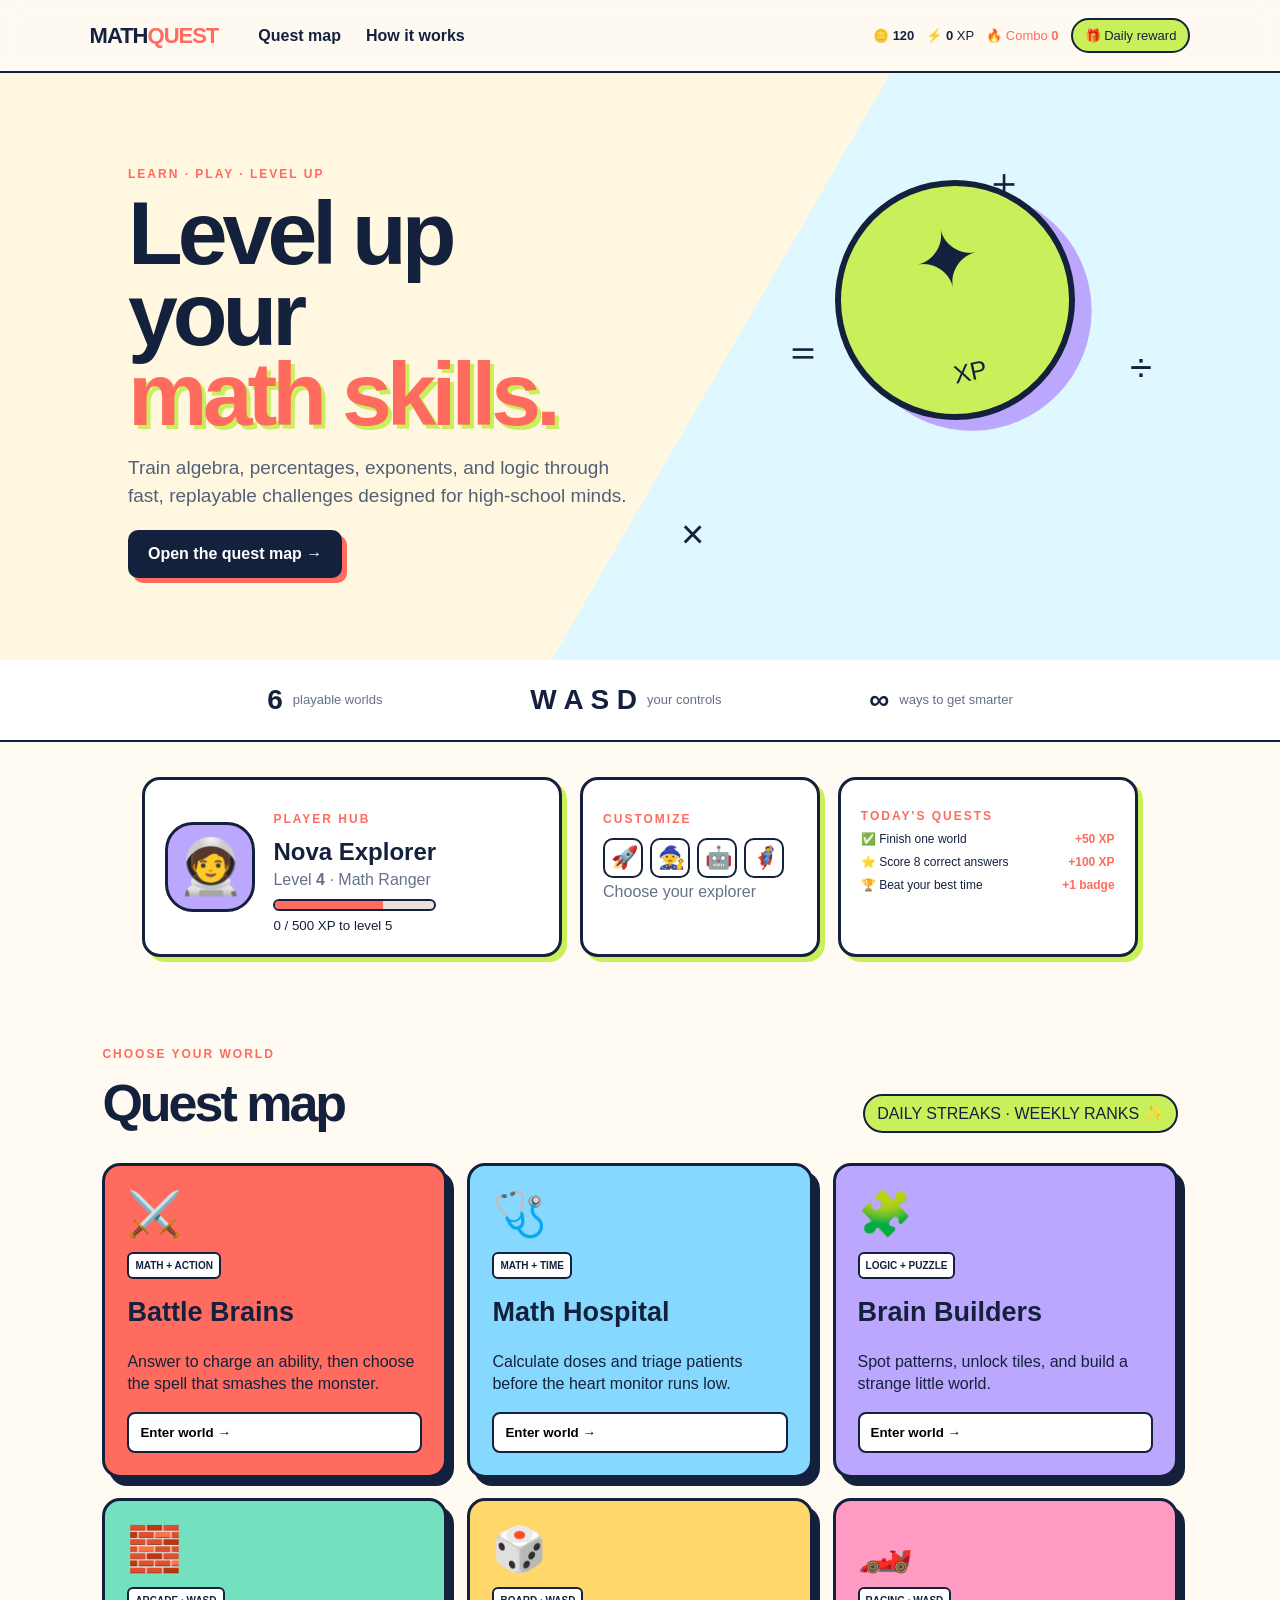
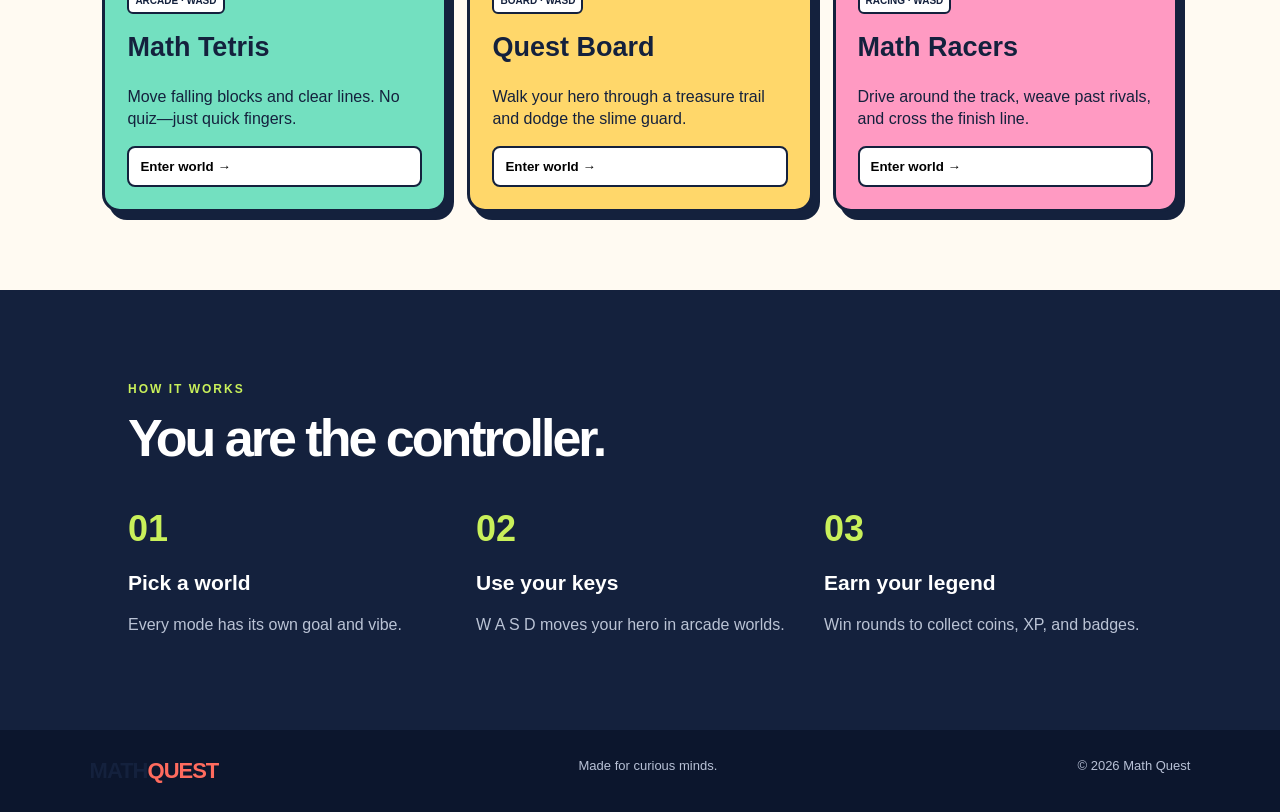
==== commit 14f535bf: "first commit" ====
--- a/index.html
+++ b/index.html
@@ -1,11 +1,3 @@
-<!doctype html>
-<html lang="en"><head><meta charset="utf-8"><meta name="viewport" content="width=device-width,initial-scale=1"><meta name="theme-color" content="#ff4f7b"><title>Shack Shack — Snacks for School</title><link rel="stylesheet" href="stylesheet.css"></head>
-<body>
-<div class="announcement">✨ TODAY ONLY: Big crunches, cool sips & sweet treats! ✨</div>
-<header class="site-header"><a class="brand" href="#home"><span class="brand-mark">S!</span><span>SHACK<br>SHACK</span></a><nav aria-label="Snack aisles"><button class="nav-link active" data-category="all">Home</button><button class="nav-link" data-category="candy">Candy</button><button class="nav-link" data-category="chips">Chips</button><button class="nav-link" data-category="drinks">Drinks</button><button class="nav-link" data-category="gum">Gum</button></nav><button class="cart-button" id="cartButton">🛒 <span>Cart</span> <b id="cartCount">0</b></button></header>
-<main id="home"><section class="hero"><div class="hero-copy"><p class="kicker">ROOM 214'S TASTIEST STOP</p><h1>Snack happy.<br><em>Study happy!</em></h1><p>Pick your favorites, fill your cart, and grab your order at lunchtime. Easy peasy, extra cheesy.</p><button class="shop-button" id="shopNow">Shop today's menu <span>↓</span></button></div><div class="hero-art" aria-hidden="true"><span class="doodle d1">YUM!</span><span class="doodle d2">★</span><span class="doodle d3">CRUNCH</span><div class="snack-bag"><span>SHACK<br>SNACK<br>PACK</span><b>😋</b></div><span class="float-snack f1">🍭</span><span class="float-snack f2">🥤</span><span class="float-snack f3">🍿</span><span class="float-snack f4">🍬</span></div></section>
-<section class="pickup-banner"><span class="pin">📍</span><div><small>YOUR SNACK STOP</small><strong>Pick up at Room 214, 12:15–12:45 PM.</strong></div><span class="ready">READY AT LUNCH!</span></section>
-<section class="menu-section" id="menu"><div class="menu-heading"><div><p class="kicker">FRESH PICKS FOR TODAY</p><h2 id="menuTitle">Today's menu</h2></div><label class="search"><span>🔎</span><input id="searchInput" type="search" placeholder="Search snacks..." aria-label="Search snacks"></label></div><div class="filter-row"><button class="filter active" data-category="all">🌟 Everything</button><button class="filter" data-category="candy">🍬 Candy aisle</button><button class="filter" data-category="chips">🥨 Chip aisle</button><button class="filter" data-category="drinks">🥤 Drink aisle</button><button class="filter" data-category="gum">🫧 Gum aisle</button></div><p class="result-count" id="resultCount"></p><div class="product-grid" id="productGrid"></div><div class="empty-state" id="emptyState" hidden>🤔 No snacks found. Try another search!</div></section></main>
-<aside class="cart-drawer" id="cartDrawer" aria-hidden="true"><div class="drawer-head"><div><small>YOUR ORDER</small><h2>Snack cart</h2></div><button class="icon-button" id="closeCart">×</button></div><div class="cart-items" id="cartItems"></div><div class="cart-empty" id="cartEmpty"><span>🛒</span><h3>Your cart is hungry!</h3><p>Add a snack to get started.</p></div><div class="cart-footer" id="cartFooter" hidden><div class="subtotal"><span>Subtotal</span><strong id="subtotal">$0.00</strong></div><p>📍 Pickup: Room 214, 12:15–12:45 PM</p><button class="checkout-button" id="checkoutButton">Go to checkout →</button></div></aside><div class="overlay" id="overlay" hidden></div>
-<section class="modal" id="checkoutModal" aria-hidden="true" role="dialog" aria-modal="true" aria-labelledby="checkoutTitle"><button class="modal-close" id="closeCheckout">×</button><div id="checkoutStep"><p class="kicker">ALMOST SNACK TIME</p><h2 id="checkoutTitle">Checkout</h2><label class="name-label">Student name<input id="studentName" autocomplete="name" placeholder="Who is picking it up?"></label><div class="checkout-summary" id="checkoutSummary"></div><div class="total-line"><span>Total</span><strong id="checkoutTotal">$0.00</strong></div><div class="card-reader"><div class="card-chip"></div><div><small>SHACK SHACK CARD READER</small><strong>Ready to swipe!</strong></div><span>)))</span></div><button class="swipe-button" id="swipeButton">💳 Swipe card to pretend pay →</button><p class="pretend-note">Pretend checkout — no real money or card information is used.</p></div><div class="payment-animation" id="paymentAnimation" hidden><div class="spinner">💳</div><h2>Swiping...</h2><p>Talking to the snack machine</p></div><div class="receipt-wrap" id="receiptWrap" hidden><div class="success-check">✓</div><h2>You're snack-ready!</h2><p class="success-copy">Pretend payment approved. See you at Room 214!</p><div class="receipt" id="receipt"></div><button class="done-button" id="doneButton">Done — back to snacks</button></div></section>
-<div class="toast" id="toast" role="status" aria-live="polite"></div><footer><div class="brand footer-brand"><span class="brand-mark">S!</span><span>SHACK SHACK</span></div><p>Made with big crunch energy for hungry students.</p><p>© <span id="year"></span> Shack Shack</p></footer><script src="script.js"></script></body></html>
+<!doctype html><html lang="en"><head><meta charset="utf-8"><meta name="viewport" content="width=device-width,initial-scale=1"><title>Math Quest Arcade</title><link rel="stylesheet" href="stylesheet.css"></head><body><header><a class="logo" href="#top">MATH<span>QUEST</span></a><nav><a href="#games">Quest map</a><a href="#how">How it works</a></nav><div class="hud"><span>🪙 <b id="coins">120</b></span><span>⚡ <b id="xp">0</b> XP</span><span>🔥 Combo <b id="combo">0</b></span><span class="streak" id="dailyReward">🎁 Daily reward</span></div></header><main id="top"><section class="hero"><div><p class="eyebrow">LEARN · PLAY · LEVEL UP</p><h1>Level up your<br><em>math skills.</em></h1><p class="lead">Train algebra, percentages, exponents, and logic through fast, replayable challenges designed for high-school minds.</p><a class="primary" href="#games">Open the quest map <span>→</span></a></div><div class="hero-art"><div class="planet">✦<small>XP</small></div><span class="orbit o1">＋</span><span class="orbit o2">÷</span><span class="orbit o3">×</span><span class="orbit o4">＝</span></div></section><section class="stats"><div><b>6</b><span>playable worlds</span></div><div><b>W A S D</b><span>your controls</span></div><div><b>∞</b><span>ways to get smarter</span></div></section><section class="player-hub"><div class="avatar-card"><div class="avatar-stage" id="avatarStage">🧑‍🚀</div><div><p class="eyebrow">PLAYER HUB</p><h2>Nova Explorer</h2><p class="muted">Level <b id="level">4</b> · Math Ranger</p><div class="xp-track"><i id="xpBar"></i></div><small><span id="hubXp">0</span> / 500 XP to level 5</small></div></div><div class="hub-panel"><p class="eyebrow">CUSTOMIZE</p><div class="avatar-options"><button data-avatar="🧑‍🚀">🚀</button><button data-avatar="🧙‍♀️">🧙</button><button data-avatar="🤖">🤖</button><button data-avatar="🦸">🦸</button></div><p class="muted">Choose your explorer</p></div><div class="hub-panel quests"><p class="eyebrow">TODAY'S QUESTS</p><p>✅ Finish one world <b>+50 XP</b></p><p>⭐ Score 8 correct answers <b>+100 XP</b></p><p>🏆 Beat your best time <b>+1 badge</b></p></div></section><section id="games" class="games"><div class="section-head"><div><p class="eyebrow">CHOOSE YOUR WORLD</p><h2>Quest map</h2></div><span class="badge">DAILY STREAKS · WEEKLY RANKS ✨</span></div><div class="game-grid"><article class="game-card battle"><span class="game-icon">⚔️</span><span class="tag">MATH + ACTION</span><h3>Battle Brains</h3><p>Answer to charge an ability, then choose the spell that smashes the monster.</p><button data-game="battle">Enter world <b>→</b></button></article><article class="game-card hospital"><span class="game-icon">🩺</span><span class="tag">MATH + TIME</span><h3>Math Hospital</h3><p>Calculate doses and triage patients before the heart monitor runs low.</p><button data-game="hospital">Enter world <b>→</b></button></article><article class="game-card builder"><span class="game-icon">🧩</span><span class="tag">LOGIC + PUZZLE</span><h3>Brain Builders</h3><p>Spot patterns, unlock tiles, and build a strange little world.</p><button data-game="builder">Enter world <b>→</b></button></article><article class="game-card tetris"><span class="game-icon">🧱</span><span class="tag">ARCADE · WASD</span><h3>Math Tetris</h3><p>Move falling blocks and clear lines. No quiz—just quick fingers.</p><button data-game="tetris">Enter world <b>→</b></button></article><article class="game-card board"><span class="game-icon">🎲</span><span class="tag">BOARD · WASD</span><h3>Quest Board</h3><p>Walk your hero through a treasure trail and dodge the slime guard.</p><button data-game="board">Enter world <b>→</b></button></article><article class="game-card racer"><span class="game-icon">🏎️</span><span class="tag">RACING · WASD</span><h3>Math Racers</h3><p>Drive around the track, weave past rivals, and cross the finish line.</p><button data-game="racer">Enter world <b>→</b></button></article></div></section><section id="how" class="how"><p class="eyebrow">HOW IT WORKS</p><h2>You are the controller.</h2><div class="steps"><div><b>01</b><h3>Pick a world</h3><p>Every mode has its own goal and vibe.</p></div><div><b>02</b><h3>Use your keys</h3><p>W A S D moves your hero in arcade worlds.</p></div><div><b>03</b><h3>Earn your legend</h3><p>Win rounds to collect coins, XP, and badges.</p></div></div></section></main><div class="modal-backdrop" id="backdrop"><section class="game-modal"><button class="close" id="close">×</button><div id="gameView"></div></section></div><div class="toast" id="toast"></div><footer><span class="logo">MATH<span>QUEST</span></span><span>Made for curious minds.</span><span>© 2026 Math Quest</span></footer><script src="script.js"></script></body></html>
+
+
--- a/stylesheet.css
+++ b/stylesheet.css
@@ -1,13 +1,5 @@
-@import url('https://fonts.googleapis.com/css2?family=Baloo+2:wght@500;600;700;800&family=Fredoka:wght@500;600;700&display=swap');
-:root{--ink:#172238;--pink:#ff4f7b;--yellow:#ffd84d;--cream:#fffaf0;--purple:#7455e9;--mint:#4fd2a1;--line:#e8e2d8}*{box-sizing:border-box}html{scroll-behavior:smooth}body{margin:0;color:var(--ink);background:var(--cream);font-family:'Baloo 2','Trebuchet MS',sans-serif}.announcement{padding:8px;text-align:center;background:var(--ink);color:#fff;font:700 13px 'Fredoka',sans-serif;letter-spacing:1.5px}.site-header{position:sticky;top:0;z-index:20;display:flex;align-items:center;gap:24px;padding:12px clamp(18px,5vw,72px);background:rgba(255,250,240,.94);border-bottom:2px solid var(--ink);backdrop-filter:blur(12px)}.brand{display:flex;align-items:center;gap:9px;color:inherit;font:800 18px/15px 'Fredoka',sans-serif;text-decoration:none}.brand-mark{display:grid;place-items:center;width:45px;height:45px;color:#fff;background:var(--pink);border:3px solid var(--ink);border-radius:14px 18px 12px 20px;box-shadow:3px 3px 0 var(--yellow);transform:rotate(-5deg)}nav{display:flex;justify-content:center;gap:5px;flex:1}.nav-link{padding:8px 12px;color:#5f6470;background:transparent;border:0;border-radius:99px;font:700 15px inherit;cursor:pointer}.nav-link:hover,.nav-link.active{color:var(--ink);background:var(--yellow)}.cart-button{display:flex;align-items:center;gap:7px;padding:9px 13px;color:#fff;background:var(--ink);border:2px solid var(--ink);border-radius:15px;font:700 15px inherit;cursor:pointer}.cart-button b{display:grid;place-items:center;min-width:25px;height:25px;padding:0 6px;color:var(--ink);background:var(--yellow);border-radius:50%}.cart-button.has-items{background:var(--pink)}
-.hero{position:relative;display:grid;grid-template-columns:1.05fr .95fr;align-items:center;min-height:570px;padding:62px clamp(22px,7vw,104px);overflow:hidden;background:radial-gradient(circle at 10% 20%,#fff 0 3px,transparent 4px),linear-gradient(120deg,#fff4d6 0 50%,#a7eddb 50%)}.hero:before{content:'';position:absolute;inset:auto 0 0;height:22px;background:linear-gradient(135deg,transparent 12px,var(--pink) 13px 22px,transparent 23px) 0 0/44px 22px}.hero-copy{z-index:2;max-width:650px}.kicker{margin:0 0 8px;color:var(--pink);font:700 13px 'Fredoka';letter-spacing:2px}.hero h1{margin:0;font:800 clamp(52px,7vw,92px)/.86 'Fredoka';letter-spacing:-4px}.hero h1 em{color:var(--pink);font-style:normal;text-shadow:4px 4px 0 var(--yellow)}.hero-copy>p:not(.kicker){max-width:550px;margin:25px 0;color:#555e6d;font-size:20px;line-height:1.45}.shop-button,.checkout-button,.swipe-button,.done-button{padding:14px 20px;color:#fff;background:var(--ink);border:2px solid var(--ink);border-radius:15px;box-shadow:5px 5px 0 var(--pink);font:700 17px inherit;cursor:pointer;transition:.18s}.shop-button:hover,.checkout-button:hover,.swipe-button:hover,.done-button:hover{transform:translate(-2px,-2px);box-shadow:7px 7px 0 var(--yellow)}.hero-art{position:relative;display:grid;place-items:center;min-height:430px}.snack-bag{z-index:2;display:grid;place-items:center;width:260px;height:330px;color:#fff;background:var(--pink);border:5px solid var(--ink);border-radius:28px 28px 55px 55px;box-shadow:15px 15px 0 var(--purple);transform:rotate(4deg)}.snack-bag span{text-align:center;font:800 44px/.9 'Fredoka';text-shadow:4px 4px 0 var(--ink)}.snack-bag b{font-size:55px}.float-snack{position:absolute;z-index:3;font-size:72px;filter:drop-shadow(5px 6px 0 #0003);animation:float 3s ease-in-out infinite}.f1{left:7%;top:12%}.f2{right:3%;top:8%;animation-delay:-1s}.f3{left:2%;bottom:5%;animation-delay:-2s}.f4{right:2%;bottom:7%}.doodle{position:absolute;padding:8px;border:3px solid var(--ink);background:var(--yellow);z-index:4;font:800 15px 'Fredoka'}.d1{top:6%;left:31%;transform:rotate(-9deg)}.d2{right:17%;bottom:5%;font-size:28px;border-radius:50%}.d3{bottom:17%;left:21%;background:#fff;transform:rotate(8deg)}@keyframes float{50%{transform:translateY(-14px) rotate(5deg)}}
-.pickup-banner{position:relative;z-index:3;display:flex;align-items:center;gap:18px;max-width:1120px;margin:-26px auto 0;padding:17px 25px;color:#fff;background:var(--purple);border:3px solid var(--ink);border-radius:18px;box-shadow:7px 7px 0 var(--yellow)}.pin{font-size:32px}.pickup-banner div{display:flex;flex-direction:column;flex:1}.pickup-banner small{font:700 11px 'Fredoka';letter-spacing:1.5px}.pickup-banner strong{font:700 clamp(17px,2vw,23px) 'Fredoka'}.ready{padding:7px 12px;color:var(--ink);background:var(--yellow);border:2px solid var(--ink);border-radius:8px;font:700 12px 'Fredoka'}
-.menu-section{max-width:1240px;margin:auto;padding:92px 30px}.menu-heading{display:flex;align-items:end;justify-content:space-between;gap:20px}.menu-heading h2{margin:0;font:800 clamp(40px,5vw,64px)/1 'Fredoka';letter-spacing:-2px}.search{display:flex;gap:9px;width:min(330px,100%);padding:11px 15px;background:#fff;border:2px solid var(--ink);border-radius:14px;box-shadow:4px 4px 0 #dad4ca}.search input{width:100%;font:600 15px inherit;border:0;outline:0}.filter-row{display:flex;flex-wrap:wrap;gap:9px;margin:30px 0 10px}.filter{padding:9px 15px;background:#fff;border:2px solid var(--ink);border-radius:99px;font:700 14px inherit;cursor:pointer}.filter:hover,.filter.active{background:var(--yellow);box-shadow:3px 3px 0 var(--ink)}.result-count{margin:16px 0;color:#777;font-weight:600}.product-grid{display:grid;grid-template-columns:repeat(4,minmax(0,1fr));gap:20px}.product-card{overflow:hidden;background:#fff;border:2px solid var(--ink);border-radius:21px;box-shadow:5px 6px 0 #e3ddd2;transition:.2s}.product-card:hover{transform:translateY(-5px);box-shadow:7px 11px 0 var(--yellow)}.product-art{position:relative;display:grid;place-items:center;aspect-ratio:1.2;background:radial-gradient(circle at 25% 22%,#fff9 0 5px,transparent 6px),var(--product);border-bottom:2px solid var(--ink);overflow:hidden}.product-art:after{content:'';position:absolute;width:100px;height:130px;background:#fff4;border:4px solid #fff;border-radius:15px 15px 25px 25px;transform:rotate(-7deg)}.product-emoji{z-index:2;font-size:72px;filter:drop-shadow(4px 6px 0 #0002);transition:.2s}.product-card:hover .product-emoji{transform:scale(1.12) rotate(5deg)}.category-tag{position:absolute;z-index:3;top:10px;left:10px;padding:4px 8px;color:#fff;background:var(--ink);border-radius:6px;font:700 10px 'Fredoka';letter-spacing:1px;text-transform:uppercase}.product-art i{position:absolute;z-index:3;right:7px;bottom:7px;padding:4px;background:var(--yellow);border:2px solid var(--ink);font:700 10px 'Fredoka'}.product-info{display:flex;align-items:center;justify-content:space-between;gap:10px;padding:15px}.product-info h3{min-height:43px;margin:0;font:700 17px/1.15 'Fredoka'}.product-info p{margin:5px 0 0;color:var(--pink);font:700 18px 'Fredoka'}.add-button{width:43px;height:43px;color:#fff;background:var(--ink);border:2px solid var(--ink);border-radius:13px;font:700 25px inherit;cursor:pointer}.add-button:hover,.add-button.added{background:var(--mint);color:var(--ink)}.empty-state{padding:60px;text-align:center;font:700 22px 'Fredoka'}
-.overlay{position:fixed;z-index:40;inset:0;background:#17223891;opacity:0;backdrop-filter:blur(3px);transition:.2s}.overlay.show{opacity:1}.cart-drawer{position:fixed;z-index:50;top:0;right:0;display:flex;flex-direction:column;width:min(440px,100%);height:100%;padding:24px;background:var(--cream);border-left:3px solid var(--ink);transform:translateX(105%);transition:.28s}.cart-drawer.open{transform:none}.drawer-head{display:flex;justify-content:space-between;padding-bottom:16px;border-bottom:2px dashed var(--ink)}.drawer-head small{color:var(--pink);font:700 11px 'Fredoka';letter-spacing:2px}.drawer-head h2{margin:2px 0;font:800 34px 'Fredoka'}.icon-button,.modal-close{width:42px;height:42px;background:#fff;border:2px solid var(--ink);border-radius:50%;font-size:27px;cursor:pointer}.cart-items{flex:1;overflow:auto}.cart-empty{margin:auto;text-align:center}.cart-empty span{font-size:60px}.cart-empty h3{margin:6px 0;font:700 23px 'Fredoka'}.cart-item{display:grid;grid-template-columns:58px 1fr auto;align-items:center;gap:12px;padding:15px 0;border-bottom:1px solid var(--line)}.cart-thumb{display:grid;place-items:center;width:58px;height:58px;background:var(--product);border:2px solid var(--ink);border-radius:14px;font-size:28px}.cart-item h3{margin:0;font:700 15px 'Fredoka'}.cart-item p{margin:3px 0;color:var(--pink)}.quantity{display:flex;align-items:center;gap:7px}.quantity button{width:28px;height:28px;background:#fff;border:2px solid var(--ink);border-radius:8px;font-weight:800}.cart-footer{padding-top:18px;border-top:2px dashed var(--ink)}.subtotal{display:flex;justify-content:space-between;font:700 24px 'Fredoka'}.cart-footer p{padding:9px;background:#e8ddff;border-radius:8px;font-size:13px}.checkout-button{width:100%}
-.modal{position:fixed;z-index:60;top:50%;left:50%;width:min(560px,calc(100% - 28px));max-height:92vh;padding:30px;overflow:auto;background:var(--cream);border:3px solid var(--ink);border-radius:24px;box-shadow:10px 10px 0 var(--pink);opacity:0;pointer-events:none;transform:translate(-50%,-45%) scale(.95);transition:.2s}.modal.open{opacity:1;pointer-events:auto;transform:translate(-50%,-50%) scale(1)}.modal-close{position:absolute;right:18px;top:18px}.modal h2{margin:0 0 20px;font:800 38px 'Fredoka'}.name-label{display:block;margin-bottom:16px;font-weight:700}.name-label input{display:block;width:100%;margin-top:6px;padding:12px;background:#fff;border:2px solid var(--ink);border-radius:10px;font:600 16px inherit}.checkout-summary{max-height:170px;padding:14px;overflow:auto;background:#fff;border:2px dashed #bbb}.checkout-summary p,.receipt p{display:flex;justify-content:space-between;gap:12px;margin:5px 0;font-size:14px}.total-line{display:flex;justify-content:space-between;padding:15px 0;font:700 25px 'Fredoka'}.card-reader{display:flex;align-items:center;gap:13px;padding:13px;color:#fff;background:var(--purple);border:3px solid var(--ink);border-radius:13px}.card-chip{width:38px;height:28px;background:var(--yellow);border:2px solid var(--ink);border-radius:5px}.card-reader div:nth-child(2){display:flex;flex:1;flex-direction:column}.swipe-button{width:100%;margin-top:15px;background:var(--pink);box-shadow:5px 5px 0 var(--ink)}.pretend-note{text-align:center;color:#777;font-size:12px}.payment-animation{text-align:center;padding:70px 20px}.spinner{display:inline-grid;place-items:center;width:100px;height:70px;background:var(--pink);border:4px solid var(--ink);border-radius:12px;font-size:38px;animation:swipe 1s infinite}@keyframes swipe{0%,100%{transform:translateX(-45px)}50%{transform:translateX(45px)}}.receipt-wrap{text-align:center}.success-check{display:grid;place-items:center;width:65px;height:65px;margin:auto;color:#fff;background:var(--mint);border:3px solid var(--ink);border-radius:50%;font-size:35px}.success-copy{color:#68707e}.receipt{margin:20px auto;padding:25px;text-align:left;background:#fff;box-shadow:0 5px 20px #ddd;font-family:monospace}.receipt-logo{text-align:center;font:bold 23px 'Fredoka'}.receipt-center{display:block!important;text-align:center!important}.receipt-rule{margin:12px 0;border-top:1px dashed #555}.done-button{width:100%}.toast{position:fixed;z-index:80;left:50%;bottom:25px;padding:11px 18px;color:#fff;background:var(--ink);border:2px solid #fff;border-radius:99px;opacity:0;transform:translate(-50%,20px);transition:.2s}.toast.show{opacity:1;transform:translate(-50%,0)}footer{display:grid;grid-template-columns:1fr auto 1fr;align-items:center;gap:20px;padding:35px clamp(20px,5vw,70px);color:#fff;background:var(--ink)}footer p{margin:0;text-align:center}footer p:last-child{text-align:right}
-@media(max-width:900px){.hero{grid-template-columns:1fr;text-align:center}.hero-copy{margin:auto}.hero-copy>p:not(.kicker){margin-inline:auto}.shop-button{margin:auto}.product-grid{grid-template-columns:repeat(3,1fr)}.pickup-banner{margin:-18px 20px 0}}
-@media(max-width:680px){.site-header{gap:8px;padding:9px}.brand>span:last-child,.cart-button span{display:none}nav{justify-content:start;overflow:auto}.nav-link{padding:7px;white-space:nowrap;font-size:13px}.hero{padding:50px 18px}.hero h1{font-size:52px;letter-spacing:-2px}.hero-art{min-height:330px;transform:scale(.82);margin:-25px}.ready{display:none}.menu-section{padding:65px 15px}.menu-heading{align-items:stretch;flex-direction:column}.search{width:100%}.product-grid{grid-template-columns:repeat(2,minmax(0,1fr));gap:12px}.product-info{padding:11px}.product-info h3{font-size:14px}.product-art{aspect-ratio:1}.product-emoji{font-size:53px}.add-button{width:37px;height:37px}.modal{padding:24px 18px}footer{grid-template-columns:1fr}footer .brand{justify-content:center}footer p:last-child{text-align:center}}
-@media(max-width:380px){.product-grid{grid-template-columns:1fr}}@media(prefers-reduced-motion:reduce){*{scroll-behavior:auto!important;animation:none!important;transition:none!important}}
-.product-art:after{display:none}.product-photo{position:absolute;inset:0;width:100%;height:100%;object-fit:cover;background:var(--product);transition:transform .35s ease}.product-card:hover .product-photo{transform:scale(1.07)}.cart-thumb{display:block;object-fit:cover;padding:0;font-size:0}
-.product-photo{object-fit:contain;padding:12px;background:#fff}.product-photo.loading{opacity:.65}.cart-thumb{object-fit:contain;background:#fff}
-.product-art{background:#fff}.product-photo{padding:14px 18px;mix-blend-mode:multiply}.product-art .category-tag,.product-art i{display:none}
+*{box-sizing:border-box}html{scroll-behavior:smooth}body{margin:0;background:#fffaf2;color:#14213d;font-family:Arial,sans-serif}header{display:flex;align-items:center;gap:40px;padding:18px 7%;border-bottom:2px solid #14213d;position:sticky;top:0;background:#fffaf2ed;backdrop-filter:blur(10px);z-index:5}.logo{font-weight:900;font-size:22px;text-decoration:none;color:#14213d;letter-spacing:-1px}.logo span{color:#ff6b5e}nav{display:flex;gap:25px;flex:1}nav a{color:#14213d;text-decoration:none;font-weight:700}.hud{display:flex;align-items:center;gap:12px;font-size:13px}.streak,.badge{background:#c9f05a;padding:8px 12px;border:2px solid #14213d;border-radius:99px}.hero{display:grid;grid-template-columns:1fr 1fr;padding:82px 10%;background:linear-gradient(120deg,#fff7df 0 55%,#dff7ff 55%);min-height:510px}.eyebrow{font-size:12px;font-weight:800;letter-spacing:2px;color:#ff6b5e}.hero h1{font-size:clamp(48px,7vw,90px);line-height:.9;letter-spacing:-5px;margin:12px 0}.hero h1 em{color:#ff6b5e;font-style:normal;text-shadow:4px 4px #c9f05a}.lead{font-size:19px;line-height:1.5;max-width:520px;color:#526078}.primary{display:inline-block;background:#14213d;color:white;padding:15px 20px;border-radius:10px;text-decoration:none;font-weight:700;box-shadow:5px 5px #ff6b5e}.hero-art{position:relative;min-height:300px}.planet{position:absolute;top:25px;right:15%;width:240px;height:240px;border:6px solid #14213d;border-radius:50%;display:grid;place-items:center;background:#c9f05a;font-size:80px;box-shadow:14px 14px #bca7ff;transform:rotate(-12deg)}.planet small{font-size:25px}.orbit{position:absolute;font-size:40px}.o1{right:25%;top:0}.o2{right:0;top:45%}.o3{left:8%;bottom:5%}.o4{left:28%;top:40%}.stats{display:flex;justify-content:center;gap:12%;padding:24px;background:#fff;border-bottom:2px solid #14213d}.stats div{display:flex;gap:10px;align-items:center}.stats b{font-size:28px}.stats span{font-size:13px;color:#657087}.games{padding:78px 8%}.section-head{display:flex;justify-content:space-between;align-items:end;margin-bottom:30px}.section-head h2,.how h2{font-size:52px;letter-spacing:-3px;margin:0}.game-grid,.steps{display:grid;grid-template-columns:repeat(3,1fr);gap:20px}.game-card{padding:22px;border:3px solid #14213d;border-radius:18px;min-height:300px;display:flex;flex-direction:column;box-shadow:7px 8px #14213d}.battle{background:#ff6b5e}.hospital{background:#87d8ff}.builder{background:#bca7ff}.tetris{background:#73e0c0}.board{background:#ffd76a}.racer{background:#ff9ac2}.game-icon{font-size:44px}.tag{background:#fff;padding:6px;border:2px solid #14213d;border-radius:6px;font-size:10px;font-weight:bold;align-self:flex-start;margin-top:12px}.game-card h3{font-size:27px;margin:18px 0 7px}.game-card p{line-height:1.4}.game-card button{margin-top:auto;padding:11px;border:2px solid #14213d;border-radius:8px;background:#fff;font-weight:bold;cursor:pointer;text-align:left}.game-card button:hover{background:#c9f05a}.how{padding:80px 10%;background:#14213d;color:#fff}.how .eyebrow{color:#c9f05a}.steps{margin-top:40px}.steps b{font-size:36px;color:#c9f05a}.steps h3{font-size:21px}.steps p{color:#bac3d5}.modal-backdrop{position:fixed;inset:0;background:#14213dcc;z-index:10;display:none;place-items:center;padding:20px}.modal-backdrop.open{display:grid}.game-modal{position:relative;width:min(650px,100%);background:#fffaf2;border:3px solid #14213d;border-radius:20px;padding:28px;box-shadow:9px 9px #ff6b5e}.close{position:absolute;right:12px;top:10px;border:2px solid #14213d;border-radius:50%;background:#fff;width:35px;height:35px;font-size:22px;cursor:pointer}.game-modal h2{margin:8px 0}.question{text-align:center;font-size:45px;font-weight:bold;margin:24px}.answers{display:grid;grid-template-columns:1fr 1fr;gap:12px}.answer{padding:14px;font-size:20px;font-weight:bold;background:#fff;border:2px solid #14213d;border-radius:9px;cursor:pointer}.answer:hover,.answer:focus{background:#c9f05a;outline:3px solid #c9f05a}.scene{position:relative;height:145px;margin:17px 0;border:3px solid #14213d;border-radius:14px;overflow:hidden;display:flex;align-items:center;justify-content:space-around;font-size:60px}.battle-scene{background:linear-gradient(#8bdcff 0 58%,#79d36b 58%)}.hospital-scene{background:linear-gradient(#fff 0 65%,#c9f05a 65%)}.builder-scene{background:#e3d1ab;align-items:end;padding-bottom:15px}.scene span{animation:bob 1.4s infinite alternate}.attack-fireball:after,.attack-thunder:after,.attack-tornado:after,.attack-shield:after{content:'';position:absolute;left:30%;font-size:35px;animation:fly .6s forwards}.attack-fireball:after{content:'🔥'}.attack-thunder:after{content:'⚡'}.attack-tornado:after{content:'🌪️'}.attack-shield:after{content:'🛡️'}.defeated{animation:fall .7s forwards!important}.tetris-scene{background:#19264a;gap:3px}.board-scene{background:#f1d69a}.racer-scene{background:linear-gradient(#8bdcff 0 50%,#555 50%);justify-content:space-between;padding:0 30px}.result{text-align:center}.big{font-size:70px}.keyboard-hint{text-align:center;color:#657087;font-size:12px}.toast{position:fixed;bottom:20px;left:50%;transform:translateX(-50%);background:#14213d;color:#fff;padding:12px 18px;border-radius:99px;display:none;z-index:20}@keyframes bob{to{transform:translateY(-10px)}}@keyframes fly{to{left:70%;transform:scale(1.5)}}@keyframes fall{to{transform:translate(30px,80px) rotate(180deg);opacity:0}}footer{display:flex;justify-content:space-between;padding:28px 7%;background:#0c162d;color:#b8c1d6;font-size:13px}@media(max-width:700px){header{gap:12px;padding:14px 18px}nav{gap:12px;font-size:13px}.hud>span:not(.streak){display:none}.hero{grid-template-columns:1fr;padding:55px 22px}.hero-art{min-height:240px}.planet{left:20%;right:auto;width:210px;height:210px}.game-grid,.steps{grid-template-columns:1fr}.stats{gap:18px;flex-wrap:wrap}.section-head{flex-direction:column;align-items:start;gap:15px}.modal{padding:25px 18px}footer{flex-direction:column;gap:12px;text-align:center}}
+.question-count{display:block;margin:20px 0;font-weight:bold}.question-count select{display:block;margin-top:8px;padding:12px;border:2px solid #14213d;border-radius:8px;font:inherit;background:#fff}.game-modal canvas{display:block;width:100%;max-width:560px;height:auto;margin:16px auto;border:3px solid #14213d;border-radius:12px;background:#18294d}
+.player-hub{display:grid;grid-template-columns:1.4fr .8fr 1fr;gap:18px;max-width:1200px;margin:35px auto 0;padding:0 8%}.avatar-card,.hub-panel{padding:20px;background:#fff;border:3px solid #14213d;border-radius:18px;box-shadow:5px 5px #c9f05a}.avatar-card{display:flex;align-items:center;gap:18px}.avatar-stage{display:grid;place-items:center;width:90px;height:90px;background:#bca7ff;border:3px solid #14213d;border-radius:28px;font-size:54px}.avatar-card h2{margin:0}.muted{color:#66728a;margin:5px 0}.xp-track{height:12px;margin:10px 0 5px;background:#e8e3da;border:2px solid #14213d;border-radius:99px;overflow:hidden}.xp-track i{display:block;width:68%;height:100%;background:#ff6b5e}.avatar-options{display:flex;gap:7px}.avatar-options button{width:40px;height:40px;background:#fff;border:2px solid #14213d;border-radius:10px;font-size:22px;cursor:pointer}.avatar-options button:hover{background:#c9f05a}.quests p{font-size:12px;margin:9px 0}.quests b{float:right;color:#ff6b5e}@media(max-width:850px){.player-hub{grid-template-columns:1fr;padding:0 22px}}
+.hud span{transition:transform .2s}.hud span:has(b#combo){color:#ff6b5e}.game-card{transition:transform .2s,box-shadow .2s}.game-card:hover{transform:translateY(-8px) rotate(-1deg);box-shadow:9px 12px #14213d}.result .big{animation:celebrate 1s ease-in-out infinite alternate}@keyframes celebrate{to{transform:scale(1.2) rotate(8deg)}}
+.battle-scene .hero-fighter{animation:bob 1s infinite alternate}.battle-scene .enemy{animation:monsterBob 1s infinite alternate}.battle-scene.cast:after{content:'✨';position:absolute;left:35%;font-size:34px;animation:spellFly .65s ease-out forwards}.battle-scene.spell-fire:after{content:'🔥'}.battle-scene.spell-bolt:after{content:'⚡'}.battle-scene.spell-wind:after{content:'🌪️'}.battle-scene.spell-shield:after{content:'🛡️'}.enemy-hit{animation:enemyHit .7s forwards!important}.ability{transition:transform .15s}.ability:hover{transform:translateY(-4px) scale(1.03)}@keyframes monsterBob{to{transform:translateY(8px) rotate(5deg)}}@keyframes spellFly{from{left:32%;transform:scale(.5)}to{left:69%;transform:scale(1.6)}}@keyframes enemyHit{35%{filter:brightness(3);transform:scale(1.25)}100%{opacity:0;transform:translate(45px,50px) rotate(180deg)}}
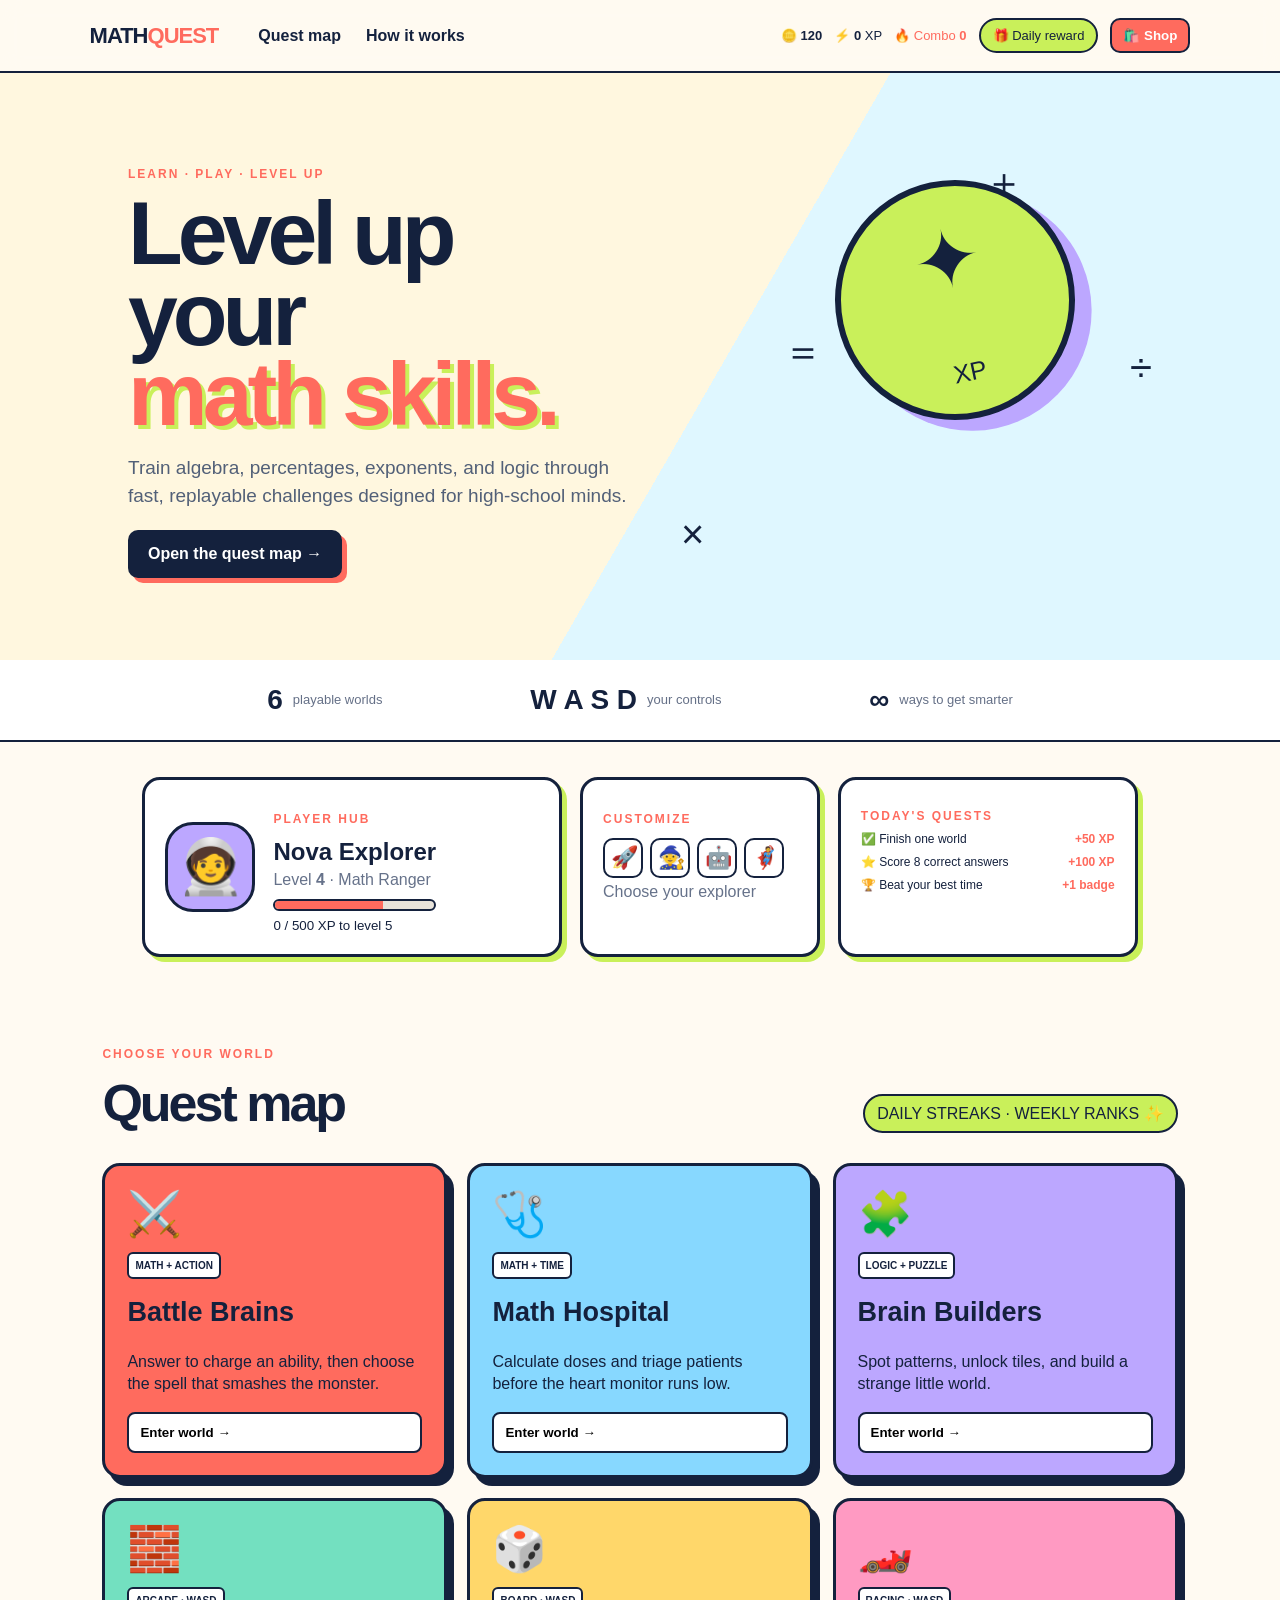
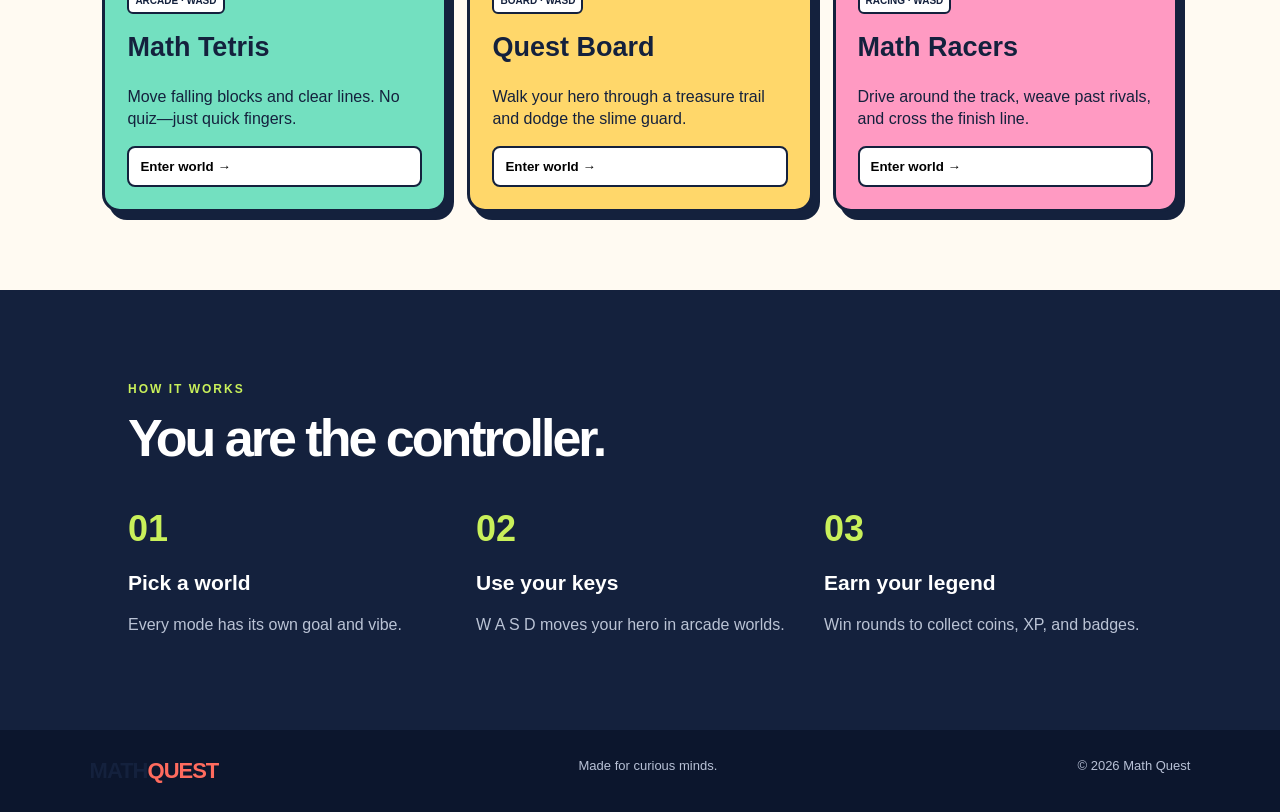
==== commit 1cacdb77: "Replace old site with Math Quest game hub" ====
--- a/index.html
+++ b/index.html
@@ -1,3 +1,6 @@
-<!doctype html><html lang="en"><head><meta charset="utf-8"><meta name="viewport" content="width=device-width,initial-scale=1"><title>Math Quest Arcade</title><link rel="stylesheet" href="stylesheet.css"></head><body><header><a class="logo" href="#top">MATH<span>QUEST</span></a><nav><a href="#games">Quest map</a><a href="#how">How it works</a></nav><div class="hud"><span>🪙 <b id="coins">120</b></span><span>⚡ <b id="xp">0</b> XP</span><span>🔥 Combo <b id="combo">0</b></span><span class="streak" id="dailyReward">🎁 Daily reward</span></div></header><main id="top"><section class="hero"><div><p class="eyebrow">LEARN · PLAY · LEVEL UP</p><h1>Level up your<br><em>math skills.</em></h1><p class="lead">Train algebra, percentages, exponents, and logic through fast, replayable challenges designed for high-school minds.</p><a class="primary" href="#games">Open the quest map <span>→</span></a></div><div class="hero-art"><div class="planet">✦<small>XP</small></div><span class="orbit o1">＋</span><span class="orbit o2">÷</span><span class="orbit o3">×</span><span class="orbit o4">＝</span></div></section><section class="stats"><div><b>6</b><span>playable worlds</span></div><div><b>W A S D</b><span>your controls</span></div><div><b>∞</b><span>ways to get smarter</span></div></section><section class="player-hub"><div class="avatar-card"><div class="avatar-stage" id="avatarStage">🧑‍🚀</div><div><p class="eyebrow">PLAYER HUB</p><h2>Nova Explorer</h2><p class="muted">Level <b id="level">4</b> · Math Ranger</p><div class="xp-track"><i id="xpBar"></i></div><small><span id="hubXp">0</span> / 500 XP to level 5</small></div></div><div class="hub-panel"><p class="eyebrow">CUSTOMIZE</p><div class="avatar-options"><button data-avatar="🧑‍🚀">🚀</button><button data-avatar="🧙‍♀️">🧙</button><button data-avatar="🤖">🤖</button><button data-avatar="🦸">🦸</button></div><p class="muted">Choose your explorer</p></div><div class="hub-panel quests"><p class="eyebrow">TODAY'S QUESTS</p><p>✅ Finish one world <b>+50 XP</b></p><p>⭐ Score 8 correct answers <b>+100 XP</b></p><p>🏆 Beat your best time <b>+1 badge</b></p></div></section><section id="games" class="games"><div class="section-head"><div><p class="eyebrow">CHOOSE YOUR WORLD</p><h2>Quest map</h2></div><span class="badge">DAILY STREAKS · WEEKLY RANKS ✨</span></div><div class="game-grid"><article class="game-card battle"><span class="game-icon">⚔️</span><span class="tag">MATH + ACTION</span><h3>Battle Brains</h3><p>Answer to charge an ability, then choose the spell that smashes the monster.</p><button data-game="battle">Enter world <b>→</b></button></article><article class="game-card hospital"><span class="game-icon">🩺</span><span class="tag">MATH + TIME</span><h3>Math Hospital</h3><p>Calculate doses and triage patients before the heart monitor runs low.</p><button data-game="hospital">Enter world <b>→</b></button></article><article class="game-card builder"><span class="game-icon">🧩</span><span class="tag">LOGIC + PUZZLE</span><h3>Brain Builders</h3><p>Spot patterns, unlock tiles, and build a strange little world.</p><button data-game="builder">Enter world <b>→</b></button></article><article class="game-card tetris"><span class="game-icon">🧱</span><span class="tag">ARCADE · WASD</span><h3>Math Tetris</h3><p>Move falling blocks and clear lines. No quiz—just quick fingers.</p><button data-game="tetris">Enter world <b>→</b></button></article><article class="game-card board"><span class="game-icon">🎲</span><span class="tag">BOARD · WASD</span><h3>Quest Board</h3><p>Walk your hero through a treasure trail and dodge the slime guard.</p><button data-game="board">Enter world <b>→</b></button></article><article class="game-card racer"><span class="game-icon">🏎️</span><span class="tag">RACING · WASD</span><h3>Math Racers</h3><p>Drive around the track, weave past rivals, and cross the finish line.</p><button data-game="racer">Enter world <b>→</b></button></article></div></section><section id="how" class="how"><p class="eyebrow">HOW IT WORKS</p><h2>You are the controller.</h2><div class="steps"><div><b>01</b><h3>Pick a world</h3><p>Every mode has its own goal and vibe.</p></div><div><b>02</b><h3>Use your keys</h3><p>W A S D moves your hero in arcade worlds.</p></div><div><b>03</b><h3>Earn your legend</h3><p>Win rounds to collect coins, XP, and badges.</p></div></div></section></main><div class="modal-backdrop" id="backdrop"><section class="game-modal"><button class="close" id="close">×</button><div id="gameView"></div></section></div><div class="toast" id="toast"></div><footer><span class="logo">MATH<span>QUEST</span></span><span>Made for curious minds.</span><span>© 2026 Math Quest</span></footer><script src="script.js"></script></body></html>
+<!doctype html><html lang="en"><head><meta charset="utf-8"><meta name="viewport" content="width=device-width,initial-scale=1"><title>Math Quest Arcade</title><link rel="stylesheet" href="stylesheet.css"></head><body><header><a class="logo" href="#top">MATH<span>QUEST</span></a><nav><a href="#games">Quest map</a><a href="#how">How it works</a></nav><div class="hud"><span>🪙 <b id="coins">120</b></span><span>⚡ <b id="xp">0</b> XP</span><span>🔥 Combo <b id="combo">0</b></span><span class="streak" id="dailyReward">🎁 Daily reward</span><button class="shop-open" id="shopOpen">🛍️ Shop</button></div></header><main id="top"><section class="hero"><div><p class="eyebrow">LEARN · PLAY · LEVEL UP</p><h1>Level up your<br><em>math skills.</em></h1><p class="lead">Train algebra, percentages, exponents, and logic through fast, replayable challenges designed for high-school minds.</p><a class="primary" href="#games">Open the quest map <span>→</span></a></div><div class="hero-art"><div class="planet">✦<small>XP</small></div><span class="orbit o1">＋</span><span class="orbit o2">÷</span><span class="orbit o3">×</span><span class="orbit o4">＝</span></div></section><section class="stats"><div><b>6</b><span>playable worlds</span></div><div><b>W A S D</b><span>your controls</span></div><div><b>∞</b><span>ways to get smarter</span></div></section><section class="player-hub"><div class="avatar-card"><div class="avatar-stage" id="avatarStage">🧑‍🚀</div><div><p class="eyebrow">PLAYER HUB</p><h2>Nova Explorer</h2><p class="muted">Level <b id="level">4</b> · Math Ranger</p><div class="xp-track"><i id="xpBar"></i></div><small><span id="hubXp">0</span> / 500 XP to level 5</small></div></div><div class="hub-panel"><p class="eyebrow">CUSTOMIZE</p><div class="avatar-options"><button data-avatar="🧑‍🚀">🚀</button><button data-avatar="🧙‍♀️">🧙</button><button data-avatar="🤖">🤖</button><button data-avatar="🦸">🦸</button></div><p class="muted">Choose your explorer</p></div><div class="hub-panel quests"><p class="eyebrow">TODAY'S QUESTS</p><p>✅ Finish one world <b>+50 XP</b></p><p>⭐ Score 8 correct answers <b>+100 XP</b></p><p>🏆 Beat your best time <b>+1 badge</b></p></div></section><section id="games" class="games"><div class="section-head"><div><p class="eyebrow">CHOOSE YOUR WORLD</p><h2>Quest map</h2></div><span class="badge">DAILY STREAKS · WEEKLY RANKS ✨</span></div><div class="game-grid"><article class="game-card battle"><span class="game-icon">⚔️</span><span class="tag">MATH + ACTION</span><h3>Battle Brains</h3><p>Answer to charge an ability, then choose the spell that smashes the monster.</p><button data-game="battle">Enter world <b>→</b></button></article><article class="game-card hospital"><span class="game-icon">🩺</span><span class="tag">MATH + TIME</span><h3>Math Hospital</h3><p>Calculate doses and triage patients before the heart monitor runs low.</p><button data-game="hospital">Enter world <b>→</b></button></article><article class="game-card builder"><span class="game-icon">🧩</span><span class="tag">LOGIC + PUZZLE</span><h3>Brain Builders</h3><p>Spot patterns, unlock tiles, and build a strange little world.</p><button data-game="builder">Enter world <b>→</b></button></article><article class="game-card tetris"><span class="game-icon">🧱</span><span class="tag">ARCADE · WASD</span><h3>Math Tetris</h3><p>Move falling blocks and clear lines. No quiz—just quick fingers.</p><button data-game="tetris">Enter world <b>→</b></button></article><article class="game-card board"><span class="game-icon">🎲</span><span class="tag">BOARD · WASD</span><h3>Quest Board</h3><p>Walk your hero through a treasure trail and dodge the slime guard.</p><button data-game="board">Enter world <b>→</b></button></article><article class="game-card racer"><span class="game-icon">🏎️</span><span class="tag">RACING · WASD</span><h3>Math Racers</h3><p>Drive around the track, weave past rivals, and cross the finish line.</p><button data-game="racer">Enter world <b>→</b></button></article></div></section><section id="how" class="how"><p class="eyebrow">HOW IT WORKS</p><h2>You are the controller.</h2><div class="steps"><div><b>01</b><h3>Pick a world</h3><p>Every mode has its own goal and vibe.</p></div><div><b>02</b><h3>Use your keys</h3><p>W A S D moves your hero in arcade worlds.</p></div><div><b>03</b><h3>Earn your legend</h3><p>Win rounds to collect coins, XP, and badges.</p></div></div></section></main><div class="modal-backdrop" id="backdrop"><section class="game-modal"><button class="close" id="close">×</button><div id="gameView"></div></section></div><div class="modal-backdrop" id="shopBackdrop"><section class="shop-modal"><button class="close" id="shopClose">×</button><p class="eyebrow">PLAYER MARKET</p><h2>Upgrade your legend</h2><p class="shop-balance">🪙 <b id="shopCoins">120</b> coins · Buy items and equip your favorites.</p><div class="shop-tabs"><button class="shop-tab active" data-shop-tab="characters">Characters (50)</button><button class="shop-tab" data-shop-tab="powerups">Power-ups (40)</button></div><div class="shop-grid" id="shopGrid"></div><div class="inventory" id="inventory"></div></section></div><div class="toast" id="toast"></div><footer><span class="logo">MATH<span>QUEST</span></span><span>Made for curious minds.</span><span>© 2026 Math Quest</span></footer><script src="script.js"></script></body></html>
 
 
+
+
+
--- a/stylesheet.css
+++ b/stylesheet.css
@@ -3,3 +3,5 @@
 .player-hub{display:grid;grid-template-columns:1.4fr .8fr 1fr;gap:18px;max-width:1200px;margin:35px auto 0;padding:0 8%}.avatar-card,.hub-panel{padding:20px;background:#fff;border:3px solid #14213d;border-radius:18px;box-shadow:5px 5px #c9f05a}.avatar-card{display:flex;align-items:center;gap:18px}.avatar-stage{display:grid;place-items:center;width:90px;height:90px;background:#bca7ff;border:3px solid #14213d;border-radius:28px;font-size:54px}.avatar-card h2{margin:0}.muted{color:#66728a;margin:5px 0}.xp-track{height:12px;margin:10px 0 5px;background:#e8e3da;border:2px solid #14213d;border-radius:99px;overflow:hidden}.xp-track i{display:block;width:68%;height:100%;background:#ff6b5e}.avatar-options{display:flex;gap:7px}.avatar-options button{width:40px;height:40px;background:#fff;border:2px solid #14213d;border-radius:10px;font-size:22px;cursor:pointer}.avatar-options button:hover{background:#c9f05a}.quests p{font-size:12px;margin:9px 0}.quests b{float:right;color:#ff6b5e}@media(max-width:850px){.player-hub{grid-template-columns:1fr;padding:0 22px}}
 .hud span{transition:transform .2s}.hud span:has(b#combo){color:#ff6b5e}.game-card{transition:transform .2s,box-shadow .2s}.game-card:hover{transform:translateY(-8px) rotate(-1deg);box-shadow:9px 12px #14213d}.result .big{animation:celebrate 1s ease-in-out infinite alternate}@keyframes celebrate{to{transform:scale(1.2) rotate(8deg)}}
 .battle-scene .hero-fighter{animation:bob 1s infinite alternate}.battle-scene .enemy{animation:monsterBob 1s infinite alternate}.battle-scene.cast:after{content:'✨';position:absolute;left:35%;font-size:34px;animation:spellFly .65s ease-out forwards}.battle-scene.spell-fire:after{content:'🔥'}.battle-scene.spell-bolt:after{content:'⚡'}.battle-scene.spell-wind:after{content:'🌪️'}.battle-scene.spell-shield:after{content:'🛡️'}.enemy-hit{animation:enemyHit .7s forwards!important}.ability{transition:transform .15s}.ability:hover{transform:translateY(-4px) scale(1.03)}@keyframes monsterBob{to{transform:translateY(8px) rotate(5deg)}}@keyframes spellFly{from{left:32%;transform:scale(.5)}to{left:69%;transform:scale(1.6)}}@keyframes enemyHit{35%{filter:brightness(3);transform:scale(1.25)}100%{opacity:0;transform:translate(45px,50px) rotate(180deg)}}
+.shop-open{padding:8px 11px;background:#ff6b5e;color:#fff;border:2px solid #14213d;border-radius:10px;font-weight:800;cursor:pointer}.shop-open:hover{transform:translateY(-2px);background:#14213d}.shop-modal{position:relative;width:min(900px,100%);max-height:90vh;overflow:auto;background:#fffaf2;border:3px solid #14213d;border-radius:20px;padding:28px;box-shadow:9px 9px #c9f05a}.shop-modal h2{font-size:38px;margin:6px 0}.shop-balance{padding:10px;background:#fff;border:2px dashed #14213d;border-radius:9px}.shop-tabs{display:flex;gap:8px;margin:18px 0}.shop-tab{padding:10px 14px;border:2px solid #14213d;border-radius:99px;background:#fff;font-weight:800;cursor:pointer}.shop-tab.active,.shop-tab:hover{background:#c9f05a}.shop-grid{display:grid;grid-template-columns:repeat(4,1fr);gap:11px}.shop-item{padding:12px;background:#fff;border:2px solid #14213d;border-radius:12px;min-height:145px;display:flex;flex-direction:column;gap:5px}.shop-item .item-icon{font-size:34px}.shop-item h3{font-size:14px;margin:0}.shop-item p{font-size:11px;color:#66728a;margin:0;line-height:1.25;flex:1}.shop-item button{padding:7px;border:2px solid #14213d;border-radius:7px;background:#c9f05a;font-weight:800;cursor:pointer}.shop-item button.owned{background:#bca7ff}.shop-item button:disabled{cursor:default;opacity:.7}@media(max-width:700px){.shop-open{font-size:11px}.shop-grid{grid-template-columns:repeat(2,1fr)}}
+.math-hint{max-width:520px;margin:0 auto 15px;padding:9px 12px;background:#fff3bf;border:2px dashed #14213d;border-radius:9px;text-align:center;font-size:12px}.inventory{margin-top:20px;padding-top:15px;border-top:2px dashed #14213d}.inventory h3{margin:0 0 8px}.inventory-list{display:flex;flex-wrap:wrap;gap:7px}.inventory button{padding:8px 10px;background:#fff;border:2px solid #14213d;border-radius:9px;cursor:pointer}.inventory button.active{background:#c9f05a}
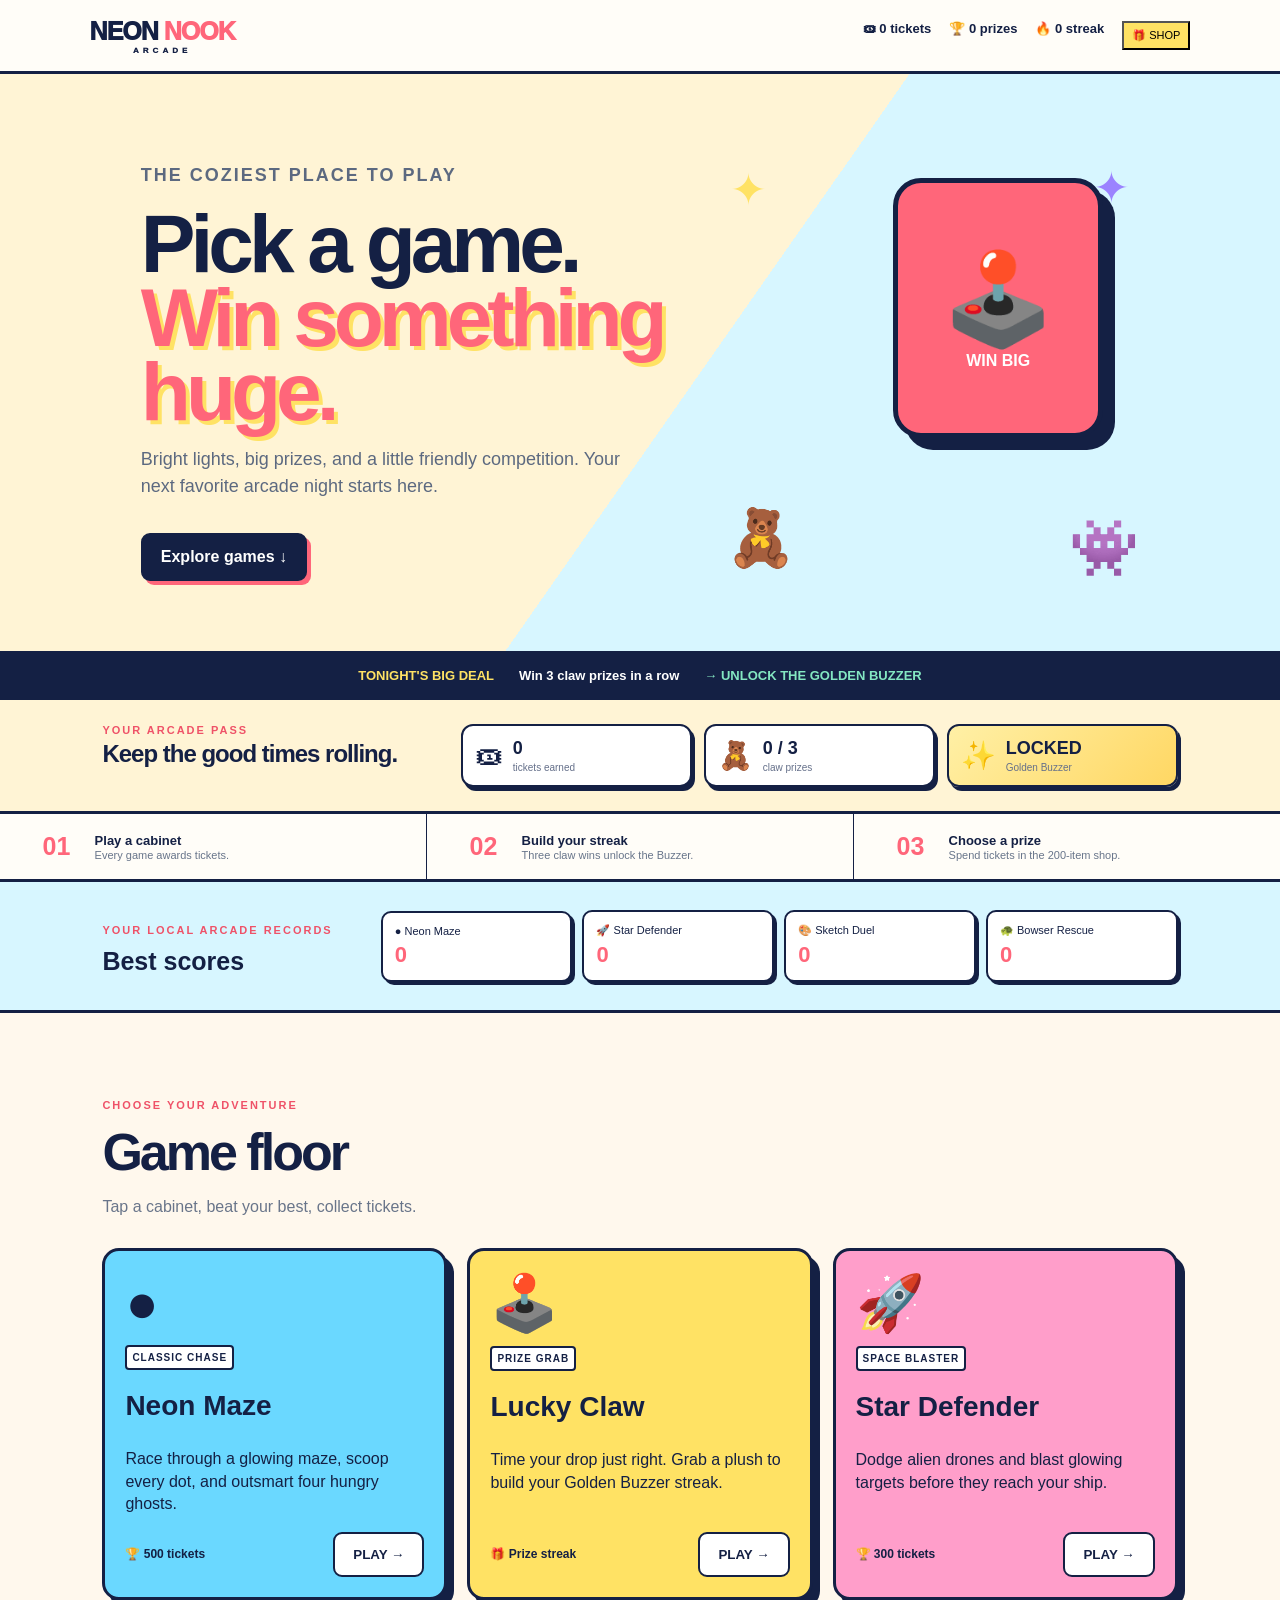
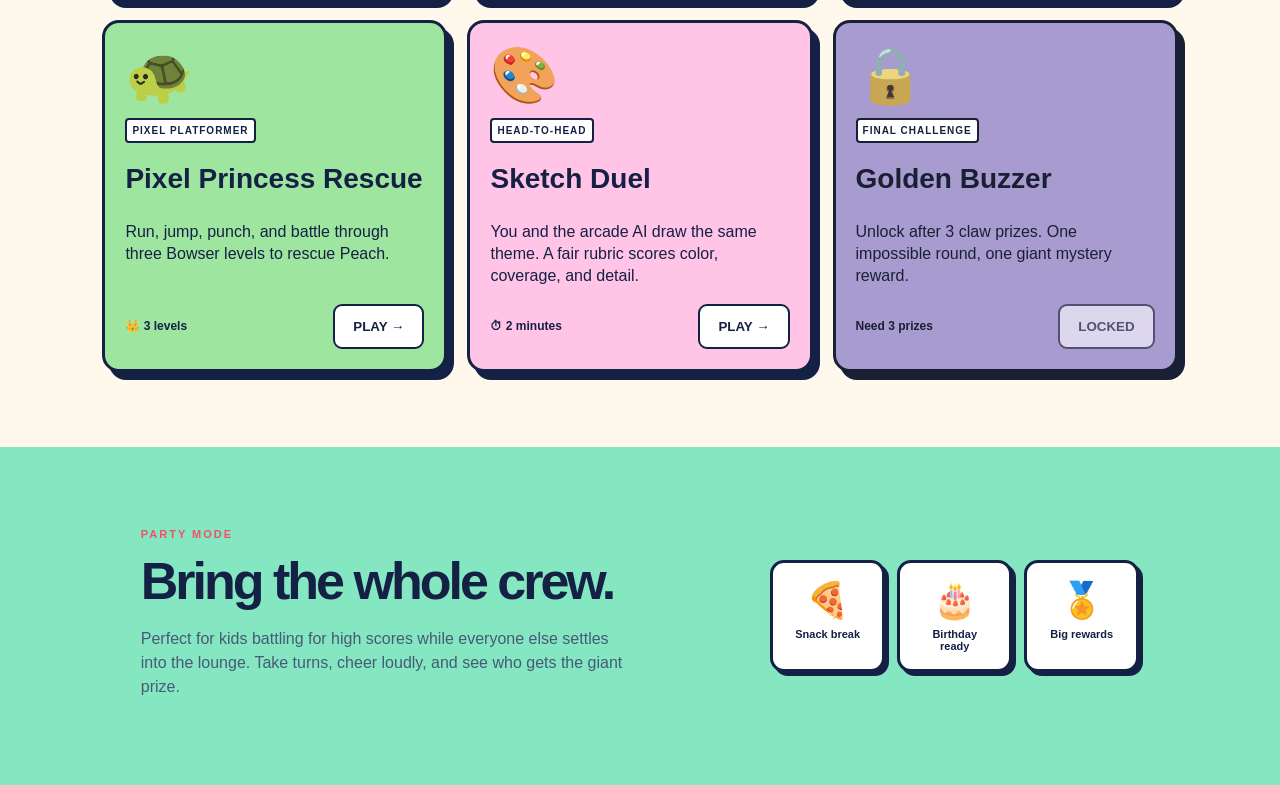
==== commit decd824f: "Add Neon Nook arcade games and Bowser cabinet" ====
--- a/index.html
+++ b/index.html
@@ -1,6 +1,18 @@
-<!doctype html><html lang="en"><head><meta charset="utf-8"><meta name="viewport" content="width=device-width,initial-scale=1"><title>Math Quest Arcade</title><link rel="stylesheet" href="stylesheet.css"></head><body><header><a class="logo" href="#top">MATH<span>QUEST</span></a><nav><a href="#games">Quest map</a><a href="#how">How it works</a></nav><div class="hud"><span>🪙 <b id="coins">120</b></span><span>⚡ <b id="xp">0</b> XP</span><span>🔥 Combo <b id="combo">0</b></span><span class="streak" id="dailyReward">🎁 Daily reward</span><button class="shop-open" id="shopOpen">🛍️ Shop</button></div></header><main id="top"><section class="hero"><div><p class="eyebrow">LEARN · PLAY · LEVEL UP</p><h1>Level up your<br><em>math skills.</em></h1><p class="lead">Train algebra, percentages, exponents, and logic through fast, replayable challenges designed for high-school minds.</p><a class="primary" href="#games">Open the quest map <span>→</span></a></div><div class="hero-art"><div class="planet">✦<small>XP</small></div><span class="orbit o1">＋</span><span class="orbit o2">÷</span><span class="orbit o3">×</span><span class="orbit o4">＝</span></div></section><section class="stats"><div><b>6</b><span>playable worlds</span></div><div><b>W A S D</b><span>your controls</span></div><div><b>∞</b><span>ways to get smarter</span></div></section><section class="player-hub"><div class="avatar-card"><div class="avatar-stage" id="avatarStage">🧑‍🚀</div><div><p class="eyebrow">PLAYER HUB</p><h2>Nova Explorer</h2><p class="muted">Level <b id="level">4</b> · Math Ranger</p><div class="xp-track"><i id="xpBar"></i></div><small><span id="hubXp">0</span> / 500 XP to level 5</small></div></div><div class="hub-panel"><p class="eyebrow">CUSTOMIZE</p><div class="avatar-options"><button data-avatar="🧑‍🚀">🚀</button><button data-avatar="🧙‍♀️">🧙</button><button data-avatar="🤖">🤖</button><button data-avatar="🦸">🦸</button></div><p class="muted">Choose your explorer</p></div><div class="hub-panel quests"><p class="eyebrow">TODAY'S QUESTS</p><p>✅ Finish one world <b>+50 XP</b></p><p>⭐ Score 8 correct answers <b>+100 XP</b></p><p>🏆 Beat your best time <b>+1 badge</b></p></div></section><section id="games" class="games"><div class="section-head"><div><p class="eyebrow">CHOOSE YOUR WORLD</p><h2>Quest map</h2></div><span class="badge">DAILY STREAKS · WEEKLY RANKS ✨</span></div><div class="game-grid"><article class="game-card battle"><span class="game-icon">⚔️</span><span class="tag">MATH + ACTION</span><h3>Battle Brains</h3><p>Answer to charge an ability, then choose the spell that smashes the monster.</p><button data-game="battle">Enter world <b>→</b></button></article><article class="game-card hospital"><span class="game-icon">🩺</span><span class="tag">MATH + TIME</span><h3>Math Hospital</h3><p>Calculate doses and triage patients before the heart monitor runs low.</p><button data-game="hospital">Enter world <b>→</b></button></article><article class="game-card builder"><span class="game-icon">🧩</span><span class="tag">LOGIC + PUZZLE</span><h3>Brain Builders</h3><p>Spot patterns, unlock tiles, and build a strange little world.</p><button data-game="builder">Enter world <b>→</b></button></article><article class="game-card tetris"><span class="game-icon">🧱</span><span class="tag">ARCADE · WASD</span><h3>Math Tetris</h3><p>Move falling blocks and clear lines. No quiz—just quick fingers.</p><button data-game="tetris">Enter world <b>→</b></button></article><article class="game-card board"><span class="game-icon">🎲</span><span class="tag">BOARD · WASD</span><h3>Quest Board</h3><p>Walk your hero through a treasure trail and dodge the slime guard.</p><button data-game="board">Enter world <b>→</b></button></article><article class="game-card racer"><span class="game-icon">🏎️</span><span class="tag">RACING · WASD</span><h3>Math Racers</h3><p>Drive around the track, weave past rivals, and cross the finish line.</p><button data-game="racer">Enter world <b>→</b></button></article></div></section><section id="how" class="how"><p class="eyebrow">HOW IT WORKS</p><h2>You are the controller.</h2><div class="steps"><div><b>01</b><h3>Pick a world</h3><p>Every mode has its own goal and vibe.</p></div><div><b>02</b><h3>Use your keys</h3><p>W A S D moves your hero in arcade worlds.</p></div><div><b>03</b><h3>Earn your legend</h3><p>Win rounds to collect coins, XP, and badges.</p></div></div></section></main><div class="modal-backdrop" id="backdrop"><section class="game-modal"><button class="close" id="close">×</button><div id="gameView"></div></section></div><div class="modal-backdrop" id="shopBackdrop"><section class="shop-modal"><button class="close" id="shopClose">×</button><p class="eyebrow">PLAYER MARKET</p><h2>Upgrade your legend</h2><p class="shop-balance">🪙 <b id="shopCoins">120</b> coins · Buy items and equip your favorites.</p><div class="shop-tabs"><button class="shop-tab active" data-shop-tab="characters">Characters (50)</button><button class="shop-tab" data-shop-tab="powerups">Power-ups (40)</button></div><div class="shop-grid" id="shopGrid"></div><div class="inventory" id="inventory"></div></section></div><div class="toast" id="toast"></div><footer><span class="logo">MATH<span>QUEST</span></span><span>Made for curious minds.</span><span>© 2026 Math Quest</span></footer><script src="script.js"></script></body></html>
-
-
-
-
-
+<!doctype html>
+<html lang="en"><head><meta charset="utf-8"><meta name="viewport" content="width=device-width,initial-scale=1"><title>Neon Nook Arcade</title><link rel="stylesheet" href="stylesheet.css"></head><body>
+<main class="app"><header><a class="logo" href="#lobby">NEON <i>NOOK</i><small>ARCADE</small></a><div class="wallet"><span>🎟 <b id="tickets">0</b> tickets</span><span>🏆 <b id="prizes">0</b> prizes</span><span>🔥 <b id="streak">0</b> streak</span><button class="shop-link" id="shopOpen">🎁 SHOP</button></div></header>
+<section id="lobby" class="lobby"><div class="hero"><p class="eyebrow">THE COZIEST PLACE TO PLAY</p><h1>Pick a game.<br><em>Win something huge.</em></h1><p>Bright lights, big prizes, and a little friendly competition. Your next favorite arcade night starts here.</p><a href="#games" class="play">Explore games ↓</a></div><div class="hero-art"><div class="star s1">✦</div><div class="star s2">✦</div><div class="machine">🕹️<span>WIN BIG</span></div><div class="plush p1">🧸</div><div class="plush p2">👾</div></div></section>
+<section class="mission"><span>TONIGHT'S BIG DEAL</span><b>Win 3 claw prizes in a row</b><strong>→ UNLOCK THE GOLDEN BUZZER</strong></section>
+<section class="arcade-pass"><div class="pass-title"><p class="eyebrow">YOUR ARCADE PASS</p><h2>Keep the good times rolling.</h2></div><div class="pass-stat"><span>🎟</span><div><b id="passTickets">0</b><small>tickets earned</small></div></div><div class="pass-stat"><span>🧸</span><div><b id="passPrizes">0 / 3</b><small>claw prizes</small></div></div><div class="pass-stat gold-stat"><span>✨</span><div><b id="passBuzzer">LOCKED</b><small>Golden Buzzer</small></div></div></section>
+<section class="quick-guide"><div><span>01</span><b>Play a cabinet</b><small>Every game awards tickets.</small></div><div><span>02</span><b>Build your streak</b><small>Three claw wins unlock the Buzzer.</small></div><div><span>03</span><b>Choose a prize</b><small>Spend tickets in the 200-item shop.</small></div></section>
+<section class="leaderboard"><div><p class="eyebrow">YOUR LOCAL ARCADE RECORDS</p><h2>Best scores</h2></div><div class="record"><span>● Neon Maze</span><b id="bestMaze">0</b></div><div class="record"><span>🚀 Star Defender</span><b id="bestBlaster">0</b></div><div class="record"><span>🎨 Sketch Duel</span><b id="bestDraw">0</b></div><div class="record"><span>🐢 Bowser Rescue</span><b id="bestBowser">0</b></div></section>
+<section id="games" class="games"><div class="heading"><p class="eyebrow">CHOOSE YOUR ADVENTURE</p><h2>Game floor</h2><p>Tap a cabinet, beat your best, collect tickets.</p></div><div class="cabinet-grid">
+<article class="cabinet maze"><div class="cab-icon">●</div><p class="tag">CLASSIC CHASE</p><h3>Neon Maze</h3><p>Race through a glowing maze, scoop every dot, and outsmart four hungry ghosts.</p><div><span>🏆 500 tickets</span><button data-game="maze">PLAY →</button></div></article>
+<article class="cabinet claw"><div class="cab-icon">🕹️</div><p class="tag">PRIZE GRAB</p><h3>Lucky Claw</h3><p>Time your drop just right. Grab a plush to build your Golden Buzzer streak.</p><div><span>🎁 Prize streak</span><button data-game="claw">PLAY →</button></div></article>
+<article class="cabinet blaster"><div class="cab-icon">🚀</div><p class="tag">SPACE BLASTER</p><h3>Star Defender</h3><p>Dodge alien drones and blast glowing targets before they reach your ship.</p><div><span>🏆 300 tickets</span><button data-game="blaster">PLAY →</button></div></article>
+<article class="cabinet bowser"><div class="cab-icon">🐢</div><p class="tag">PIXEL PLATFORMER</p><h3>Pixel Princess Rescue</h3><p>Run, jump, punch, and battle through three Bowser levels to rescue Peach.</p><div><span>👑 3 levels</span><button data-game="bowser">PLAY →</button></div></article>
+<article class="cabinet draw"><div class="cab-icon">🎨</div><p class="tag">HEAD-TO-HEAD</p><h3>Sketch Duel</h3><p>You and the arcade AI draw the same theme. A fair rubric scores color, coverage, and detail.</p><div><span>⏱ 2 minutes</span><button data-game="draw">PLAY →</button></div></article>
+<article class="cabinet buzzer locked" id="buzzerCard"><div class="cab-icon">🔒</div><p class="tag">FINAL CHALLENGE</p><h3>Golden Buzzer</h3><p>Unlock after 3 claw prizes. One impossible round, one giant mystery reward.</p><div><span id="unlockText">Need 3 prizes</span><button data-game="buzzer" disabled>LOCKED</button></div></article>
+</div></section>
+<section class="party"><div><p class="eyebrow">PARTY MODE</p><h2>Bring the whole crew.</h2><p>Perfect for kids battling for high scores while everyone else settles into the lounge. Take turns, cheer loudly, and see who gets the giant prize.</p></div><div class="party-badges"><span>🍕<b>Snack break</b></span><span>🎂<b>Birthday ready</b></span><span>🏅<b>Big rewards</b></span></div></section>
+</main><div class="modal" id="modal" aria-hidden="true"><section class="game-panel"><button class="close" id="close" aria-label="Close game">×</button><div id="gameView"></div></section></div><div class="modal" id="shopModal"><section class="game-panel shop-panel"><button class="close" id="shopClose" aria-label="Close shop">×</button><p class="eyebrow">TICKET REDEMPTION</p><h2>Prize Shop</h2><p class="game-note">Trade tickets for collectibles. Your owned items are saved.</p><div class="shop-tabs"><button data-filter="all">All 200</button><button data-filter="plush">Plush</button><button data-filter="gear">Gear</button><button data-filter="rare">Rare</button></div><div id="shopGrid" class="shop-grid"></div></section></div><div id="toast"></div><script src="script.js"></script></body></html>
--- a/stylesheet.css
+++ b/stylesheet.css
@@ -1,7 +1,9 @@
-*{box-sizing:border-box}html{scroll-behavior:smooth}body{margin:0;background:#fffaf2;color:#14213d;font-family:Arial,sans-serif}header{display:flex;align-items:center;gap:40px;padding:18px 7%;border-bottom:2px solid #14213d;position:sticky;top:0;background:#fffaf2ed;backdrop-filter:blur(10px);z-index:5}.logo{font-weight:900;font-size:22px;text-decoration:none;color:#14213d;letter-spacing:-1px}.logo span{color:#ff6b5e}nav{display:flex;gap:25px;flex:1}nav a{color:#14213d;text-decoration:none;font-weight:700}.hud{display:flex;align-items:center;gap:12px;font-size:13px}.streak,.badge{background:#c9f05a;padding:8px 12px;border:2px solid #14213d;border-radius:99px}.hero{display:grid;grid-template-columns:1fr 1fr;padding:82px 10%;background:linear-gradient(120deg,#fff7df 0 55%,#dff7ff 55%);min-height:510px}.eyebrow{font-size:12px;font-weight:800;letter-spacing:2px;color:#ff6b5e}.hero h1{font-size:clamp(48px,7vw,90px);line-height:.9;letter-spacing:-5px;margin:12px 0}.hero h1 em{color:#ff6b5e;font-style:normal;text-shadow:4px 4px #c9f05a}.lead{font-size:19px;line-height:1.5;max-width:520px;color:#526078}.primary{display:inline-block;background:#14213d;color:white;padding:15px 20px;border-radius:10px;text-decoration:none;font-weight:700;box-shadow:5px 5px #ff6b5e}.hero-art{position:relative;min-height:300px}.planet{position:absolute;top:25px;right:15%;width:240px;height:240px;border:6px solid #14213d;border-radius:50%;display:grid;place-items:center;background:#c9f05a;font-size:80px;box-shadow:14px 14px #bca7ff;transform:rotate(-12deg)}.planet small{font-size:25px}.orbit{position:absolute;font-size:40px}.o1{right:25%;top:0}.o2{right:0;top:45%}.o3{left:8%;bottom:5%}.o4{left:28%;top:40%}.stats{display:flex;justify-content:center;gap:12%;padding:24px;background:#fff;border-bottom:2px solid #14213d}.stats div{display:flex;gap:10px;align-items:center}.stats b{font-size:28px}.stats span{font-size:13px;color:#657087}.games{padding:78px 8%}.section-head{display:flex;justify-content:space-between;align-items:end;margin-bottom:30px}.section-head h2,.how h2{font-size:52px;letter-spacing:-3px;margin:0}.game-grid,.steps{display:grid;grid-template-columns:repeat(3,1fr);gap:20px}.game-card{padding:22px;border:3px solid #14213d;border-radius:18px;min-height:300px;display:flex;flex-direction:column;box-shadow:7px 8px #14213d}.battle{background:#ff6b5e}.hospital{background:#87d8ff}.builder{background:#bca7ff}.tetris{background:#73e0c0}.board{background:#ffd76a}.racer{background:#ff9ac2}.game-icon{font-size:44px}.tag{background:#fff;padding:6px;border:2px solid #14213d;border-radius:6px;font-size:10px;font-weight:bold;align-self:flex-start;margin-top:12px}.game-card h3{font-size:27px;margin:18px 0 7px}.game-card p{line-height:1.4}.game-card button{margin-top:auto;padding:11px;border:2px solid #14213d;border-radius:8px;background:#fff;font-weight:bold;cursor:pointer;text-align:left}.game-card button:hover{background:#c9f05a}.how{padding:80px 10%;background:#14213d;color:#fff}.how .eyebrow{color:#c9f05a}.steps{margin-top:40px}.steps b{font-size:36px;color:#c9f05a}.steps h3{font-size:21px}.steps p{color:#bac3d5}.modal-backdrop{position:fixed;inset:0;background:#14213dcc;z-index:10;display:none;place-items:center;padding:20px}.modal-backdrop.open{display:grid}.game-modal{position:relative;width:min(650px,100%);background:#fffaf2;border:3px solid #14213d;border-radius:20px;padding:28px;box-shadow:9px 9px #ff6b5e}.close{position:absolute;right:12px;top:10px;border:2px solid #14213d;border-radius:50%;background:#fff;width:35px;height:35px;font-size:22px;cursor:pointer}.game-modal h2{margin:8px 0}.question{text-align:center;font-size:45px;font-weight:bold;margin:24px}.answers{display:grid;grid-template-columns:1fr 1fr;gap:12px}.answer{padding:14px;font-size:20px;font-weight:bold;background:#fff;border:2px solid #14213d;border-radius:9px;cursor:pointer}.answer:hover,.answer:focus{background:#c9f05a;outline:3px solid #c9f05a}.scene{position:relative;height:145px;margin:17px 0;border:3px solid #14213d;border-radius:14px;overflow:hidden;display:flex;align-items:center;justify-content:space-around;font-size:60px}.battle-scene{background:linear-gradient(#8bdcff 0 58%,#79d36b 58%)}.hospital-scene{background:linear-gradient(#fff 0 65%,#c9f05a 65%)}.builder-scene{background:#e3d1ab;align-items:end;padding-bottom:15px}.scene span{animation:bob 1.4s infinite alternate}.attack-fireball:after,.attack-thunder:after,.attack-tornado:after,.attack-shield:after{content:'';position:absolute;left:30%;font-size:35px;animation:fly .6s forwards}.attack-fireball:after{content:'🔥'}.attack-thunder:after{content:'⚡'}.attack-tornado:after{content:'🌪️'}.attack-shield:after{content:'🛡️'}.defeated{animation:fall .7s forwards!important}.tetris-scene{background:#19264a;gap:3px}.board-scene{background:#f1d69a}.racer-scene{background:linear-gradient(#8bdcff 0 50%,#555 50%);justify-content:space-between;padding:0 30px}.result{text-align:center}.big{font-size:70px}.keyboard-hint{text-align:center;color:#657087;font-size:12px}.toast{position:fixed;bottom:20px;left:50%;transform:translateX(-50%);background:#14213d;color:#fff;padding:12px 18px;border-radius:99px;display:none;z-index:20}@keyframes bob{to{transform:translateY(-10px)}}@keyframes fly{to{left:70%;transform:scale(1.5)}}@keyframes fall{to{transform:translate(30px,80px) rotate(180deg);opacity:0}}footer{display:flex;justify-content:space-between;padding:28px 7%;background:#0c162d;color:#b8c1d6;font-size:13px}@media(max-width:700px){header{gap:12px;padding:14px 18px}nav{gap:12px;font-size:13px}.hud>span:not(.streak){display:none}.hero{grid-template-columns:1fr;padding:55px 22px}.hero-art{min-height:240px}.planet{left:20%;right:auto;width:210px;height:210px}.game-grid,.steps{grid-template-columns:1fr}.stats{gap:18px;flex-wrap:wrap}.section-head{flex-direction:column;align-items:start;gap:15px}.modal{padding:25px 18px}footer{flex-direction:column;gap:12px;text-align:center}}
-.question-count{display:block;margin:20px 0;font-weight:bold}.question-count select{display:block;margin-top:8px;padding:12px;border:2px solid #14213d;border-radius:8px;font:inherit;background:#fff}.game-modal canvas{display:block;width:100%;max-width:560px;height:auto;margin:16px auto;border:3px solid #14213d;border-radius:12px;background:#18294d}
-.player-hub{display:grid;grid-template-columns:1.4fr .8fr 1fr;gap:18px;max-width:1200px;margin:35px auto 0;padding:0 8%}.avatar-card,.hub-panel{padding:20px;background:#fff;border:3px solid #14213d;border-radius:18px;box-shadow:5px 5px #c9f05a}.avatar-card{display:flex;align-items:center;gap:18px}.avatar-stage{display:grid;place-items:center;width:90px;height:90px;background:#bca7ff;border:3px solid #14213d;border-radius:28px;font-size:54px}.avatar-card h2{margin:0}.muted{color:#66728a;margin:5px 0}.xp-track{height:12px;margin:10px 0 5px;background:#e8e3da;border:2px solid #14213d;border-radius:99px;overflow:hidden}.xp-track i{display:block;width:68%;height:100%;background:#ff6b5e}.avatar-options{display:flex;gap:7px}.avatar-options button{width:40px;height:40px;background:#fff;border:2px solid #14213d;border-radius:10px;font-size:22px;cursor:pointer}.avatar-options button:hover{background:#c9f05a}.quests p{font-size:12px;margin:9px 0}.quests b{float:right;color:#ff6b5e}@media(max-width:850px){.player-hub{grid-template-columns:1fr;padding:0 22px}}
-.hud span{transition:transform .2s}.hud span:has(b#combo){color:#ff6b5e}.game-card{transition:transform .2s,box-shadow .2s}.game-card:hover{transform:translateY(-8px) rotate(-1deg);box-shadow:9px 12px #14213d}.result .big{animation:celebrate 1s ease-in-out infinite alternate}@keyframes celebrate{to{transform:scale(1.2) rotate(8deg)}}
-.battle-scene .hero-fighter{animation:bob 1s infinite alternate}.battle-scene .enemy{animation:monsterBob 1s infinite alternate}.battle-scene.cast:after{content:'✨';position:absolute;left:35%;font-size:34px;animation:spellFly .65s ease-out forwards}.battle-scene.spell-fire:after{content:'🔥'}.battle-scene.spell-bolt:after{content:'⚡'}.battle-scene.spell-wind:after{content:'🌪️'}.battle-scene.spell-shield:after{content:'🛡️'}.enemy-hit{animation:enemyHit .7s forwards!important}.ability{transition:transform .15s}.ability:hover{transform:translateY(-4px) scale(1.03)}@keyframes monsterBob{to{transform:translateY(8px) rotate(5deg)}}@keyframes spellFly{from{left:32%;transform:scale(.5)}to{left:69%;transform:scale(1.6)}}@keyframes enemyHit{35%{filter:brightness(3);transform:scale(1.25)}100%{opacity:0;transform:translate(45px,50px) rotate(180deg)}}
-.shop-open{padding:8px 11px;background:#ff6b5e;color:#fff;border:2px solid #14213d;border-radius:10px;font-weight:800;cursor:pointer}.shop-open:hover{transform:translateY(-2px);background:#14213d}.shop-modal{position:relative;width:min(900px,100%);max-height:90vh;overflow:auto;background:#fffaf2;border:3px solid #14213d;border-radius:20px;padding:28px;box-shadow:9px 9px #c9f05a}.shop-modal h2{font-size:38px;margin:6px 0}.shop-balance{padding:10px;background:#fff;border:2px dashed #14213d;border-radius:9px}.shop-tabs{display:flex;gap:8px;margin:18px 0}.shop-tab{padding:10px 14px;border:2px solid #14213d;border-radius:99px;background:#fff;font-weight:800;cursor:pointer}.shop-tab.active,.shop-tab:hover{background:#c9f05a}.shop-grid{display:grid;grid-template-columns:repeat(4,1fr);gap:11px}.shop-item{padding:12px;background:#fff;border:2px solid #14213d;border-radius:12px;min-height:145px;display:flex;flex-direction:column;gap:5px}.shop-item .item-icon{font-size:34px}.shop-item h3{font-size:14px;margin:0}.shop-item p{font-size:11px;color:#66728a;margin:0;line-height:1.25;flex:1}.shop-item button{padding:7px;border:2px solid #14213d;border-radius:7px;background:#c9f05a;font-weight:800;cursor:pointer}.shop-item button.owned{background:#bca7ff}.shop-item button:disabled{cursor:default;opacity:.7}@media(max-width:700px){.shop-open{font-size:11px}.shop-grid{grid-template-columns:repeat(2,1fr)}}
-.math-hint{max-width:520px;margin:0 auto 15px;padding:9px 12px;background:#fff3bf;border:2px dashed #14213d;border-radius:9px;text-align:center;font-size:12px}.inventory{margin-top:20px;padding-top:15px;border-top:2px dashed #14213d}.inventory h3{margin:0 0 8px}.inventory-list{display:flex;flex-wrap:wrap;gap:7px}.inventory button{padding:8px 10px;background:#fff;border:2px solid #14213d;border-radius:9px;cursor:pointer}.inventory button.active{background:#c9f05a}
+:root{--ink:#142044;--cream:#fff8ed;--pink:#ff667a;--yellow:#ffe264;--blue:#6ad8ff;--mint:#84e7c2}*{box-sizing:border-box}html{scroll-behavior:smooth}body{margin:0;background:var(--cream);color:var(--ink);font-family:Arial,sans-serif}.app{overflow:hidden}header{height:74px;padding:0 7%;display:flex;align-items:center;justify-content:space-between;border-bottom:3px solid var(--ink);background:#fffdf8}.logo{font-size:25px;font-weight:950;letter-spacing:-1px;text-decoration:none;color:var(--ink)}.logo i{color:var(--pink);font-style:normal}.logo small{display:block;font-size:8px;letter-spacing:4px;text-align:center}.wallet{display:flex;gap:18px;font-size:13px;font-weight:bold}.lobby{min-height:510px;padding:70px 11%;display:grid;grid-template-columns:1.1fr .9fr;background:linear-gradient(125deg,#fff4d5 0 54%,#d7f6ff 54%)}.eyebrow{font-size:11px;letter-spacing:2px;font-weight:bold;color:#ef5268}.hero h1{font-size:clamp(47px,7vw,82px);line-height:.9;letter-spacing:-5px;margin:14px 0}.hero h1 em{font-style:normal;color:var(--pink);text-shadow:4px 4px var(--yellow)}.hero>p{max-width:500px;color:#5c6980;font-size:18px;line-height:1.5}.play,.cabinet button{display:inline-block;margin-top:15px;padding:13px 18px;background:var(--ink);color:#fff;border:2px solid var(--ink);border-radius:9px;text-decoration:none;font-weight:bold;box-shadow:4px 4px var(--pink);cursor:pointer}.hero-art{position:relative;min-height:330px}.machine{position:absolute;right:8%;top:34px;width:210px;height:260px;display:grid;place-content:center;text-align:center;background:var(--pink);border:5px solid var(--ink);border-radius:28px;box-shadow:12px 12px var(--ink);font-size:90px}.machine span{font-size:16px;font-weight:bold;color:#fff}.plush{position:absolute;font-size:56px}.p1{bottom:10px;left:8%}.p2{right:0;bottom:0}.star{position:absolute;color:var(--yellow);font-size:44px}.s1{left:9%;top:20px}.s2{right:2%;top:18px;color:#9b83ff}.mission{display:flex;gap:25px;justify-content:center;align-items:center;padding:17px;background:var(--ink);color:white;font-size:13px}.mission span{color:var(--yellow);font-weight:bold}.mission strong{color:var(--mint)}.games{padding:75px 8%}.heading h2,.party h2{font-size:52px;letter-spacing:-3px;margin:3px 0}.heading>p:last-child{color:#69758a}.cabinet-grid{display:grid;grid-template-columns:repeat(3,1fr);gap:20px;margin-top:32px}.cabinet{min-height:320px;padding:20px;border:3px solid var(--ink);border-radius:17px;display:flex;flex-direction:column;box-shadow:7px 8px var(--ink)}.maze{background:var(--blue)}.claw{background:var(--yellow)}.buzzer{background:#ad96f5}.cabinet.locked{filter:saturate(.55)}.cab-icon{font-size:55px}.tag{font-size:10px;letter-spacing:1px;font-weight:bold;background:#fff;border:2px solid var(--ink);border-radius:4px;padding:5px;width:max-content}.cabinet h3{font-size:28px;margin:10px 0}.cabinet>p:not(.tag){line-height:1.4}.cabinet>div:last-child{margin-top:auto;display:flex;align-items:center;justify-content:space-between;font-size:12px;font-weight:bold}.cabinet button{margin:0;box-shadow:none;background:#fff;color:var(--ink)}.cabinet button:disabled{opacity:.6;cursor:not-allowed}.party{padding:70px 11%;background:var(--mint);display:flex;justify-content:space-between;align-items:center;gap:25px}.party>div:first-child{max-width:490px}.party p:not(.eyebrow){line-height:1.5;color:#475975}.party-badges{display:flex;gap:12px}.party-badges span{width:115px;min-height:110px;background:#fff;padding:17px;border:3px solid var(--ink);border-radius:14px;text-align:center;font-size:35px;box-shadow:4px 4px var(--ink)}.party-badges b{display:block;font-size:11px;margin-top:7px}.modal{position:fixed;inset:0;display:none;place-items:center;padding:16px;background:#121b3bd9;z-index:5}.modal.open{display:grid}.game-panel{position:relative;width:min(740px,100%);max-height:94vh;overflow:auto;padding:27px;background:var(--cream);border:3px solid var(--ink);border-radius:20px;box-shadow:9px 9px var(--pink)}.close{position:absolute;right:12px;top:9px;width:34px;height:34px;border:2px solid var(--ink);border-radius:50%;font-size:22px;background:white;cursor:pointer}.game-panel h2{margin:5px 0;font-size:30px}.game-panel canvas{display:block;width:100%;max-width:672px;height:auto;margin:14px auto;border:3px solid var(--ink);background:#03030c}.game-hud{display:flex;justify-content:space-around;margin:15px 0;font-size:13px;font-weight:bold}.game-hud b{font-size:20px}.game-note{text-align:center;font-size:12px;color:#68758a}.center{text-align:center}.action{padding:12px 18px;background:var(--ink);color:#fff;border:0;border-radius:8px;font-weight:bold;cursor:pointer}.claw-game{position:relative;height:360px;background:linear-gradient(#8fe2ff 0 69%,#ff8b9b 69%);border:3px solid var(--ink);overflow:hidden}.rail{position:absolute;top:28px;left:4%;right:4%;height:8px;background:var(--ink)}.claw-arm{position:absolute;top:35px;width:50px;text-align:center;font-size:42px;transition:left .08s linear,top .1s}.claw-arm:before{content:"";position:absolute;left:24px;bottom:32px;height:42px;border-left:4px solid var(--ink)}.toy{position:absolute;bottom:20px;font-size:46px}.claw-controls{display:flex;gap:10px;justify-content:center;margin-top:14px}.gold{background:linear-gradient(135deg,#ffd75a,#ff8d32);padding:30px;border:3px solid var(--ink);border-radius:16px;text-align:center}.gold h2{font-size:38px;color:#b52a41;text-shadow:2px 2px #fff}.pulse{animation:pulse .55s infinite alternate}@keyframes pulse{to{transform:scale(1.04) rotate(-1deg)}}#toast{position:fixed;bottom:20px;left:50%;transform:translateX(-50%);display:none;padding:12px 16px;background:var(--ink);color:white;border-radius:99px;z-index:9;font-weight:bold}@media(max-width:720px){header{padding:0 20px}.wallet{gap:8px;font-size:11px}.lobby{grid-template-columns:1fr;padding:55px 24px}.hero-art{min-height:270px}.machine{right:20%;transform:scale(.8);transform-origin:bottom}.cabinet-grid{grid-template-columns:1fr}.mission{flex-direction:column;gap:5px;text-align:center}.party{display:block;padding:50px 24px}.party-badges{margin-top:25px}.party-badges span{width:31%}.heading h2,.party h2{font-size:43px}}
+ .claw-stage{perspective:900px;margin:16px auto}.claw-game{transform-style:preserve-3d;transition:transform .25s ease;box-shadow:12px 12px 0 #142044}.claw-game:after{content:"";position:absolute;inset:15px 10px 70px;border:4px solid #ffffffaa;pointer-events:none}.view-control{display:flex;align-items:center;justify-content:center;gap:10px;font-size:12px;font-weight:bold}.view-control input{accent-color:#ff667a}.claw-game .toy{filter:drop-shadow(7px 7px 1px #14204455)}
+.shop-link{margin:0;padding:6px 8px;font-size:11px;background:var(--yellow)}.blaster{background:#ff9eca}.shop-tabs{display:flex;gap:7px;flex-wrap:wrap;margin:18px 0}.shop-tabs button{font-size:12px}.shop-grid{display:grid;grid-template-columns:repeat(4,1fr);gap:10px}.shop-item{padding:10px;background:#fff;border:2px solid var(--ink);border-radius:10px;min-height:140px;display:flex;flex-direction:column;gap:5px}.shop-item .item-icon{font-size:34px}.shop-item b{font-size:13px}.shop-item small{font-size:10px;color:#65708a;flex:1}.shop-item button{font-size:11px;padding:7px;background:var(--mint)}.shop-item button:disabled{background:#ded7f8;cursor:default}@media(max-width:560px){.shop-link{display:none}.shop-grid{grid-template-columns:repeat(2,1fr)}}
+.quick-guide{display:grid;grid-template-columns:repeat(3,1fr);gap:1px;background:var(--ink);border-bottom:3px solid var(--ink)}.quick-guide div{display:grid;grid-template-columns:42px 1fr;column-gap:10px;align-items:center;padding:18px 10%;background:#fffdf8}.quick-guide span{grid-row:span 2;font-size:25px;font-weight:900;color:var(--pink)}.quick-guide b{font-size:13px}.quick-guide small{color:#68758a;font-size:11px}.cabinet{transition:transform .2s ease,box-shadow .2s ease}.cabinet:hover{transform:translateY(-6px) rotate(-.4deg);box-shadow:11px 13px var(--ink)}.modal.open .game-panel{animation:pop .2s ease-out}@keyframes pop{from{transform:scale(.96);opacity:.5}to{transform:scale(1);opacity:1}}@media(max-width:720px){.quick-guide{grid-template-columns:1fr}.quick-guide div{padding:14px 24px}}
+.arcade-pass{display:grid;grid-template-columns:1.5fr repeat(3,1fr);gap:12px;padding:24px 8%;background:#fff4d5;border-bottom:3px solid var(--ink)}.pass-title p{margin:0}.pass-title h2{margin:4px 0;font-size:24px;letter-spacing:-1px}.pass-stat{display:flex;align-items:center;gap:10px;padding:12px;background:#fff;border:2px solid var(--ink);border-radius:12px;box-shadow:3px 4px var(--ink)}.pass-stat>span{font-size:28px}.pass-stat b,.pass-stat small{display:block}.pass-stat b{font-size:18px}.pass-stat small{font-size:10px;color:#65708a;margin-top:3px}.gold-stat{background:linear-gradient(135deg,#fff0a6,#ffd763)}@media(max-width:720px){.arcade-pass{grid-template-columns:1fr 1fr;padding:20px 24px}.pass-title{grid-column:span 2}.pass-stat{padding:10px}.pass-stat:last-child{grid-column:span 2}}
+.draw{background:#ffc4e6}.draw-canvas{display:block;width:100%;border:3px solid var(--ink);background:#fff;margin:12px 0;touch-action:none}.draw-tools{display:flex;gap:8px;align-items:center;flex-wrap:wrap}.draw-tools input[type=color]{width:42px;height:36px;padding:2px}.draw-tools input[type=range]{accent-color:var(--pink)}.draw-layout{display:grid;grid-template-columns:1.3fr .7fr;gap:14px}.score-box{padding:14px;background:#fff;border:2px solid var(--ink);border-radius:10px}.score-box b{font-size:26px}.score-box small{display:block;color:#65708a;line-height:1.4;margin-top:5px}.theme-chip{display:inline-block;padding:7px 10px;background:var(--yellow);border:2px solid var(--ink);border-radius:99px;font-weight:bold}.timer{font-size:28px;color:#d33b55;font-weight:900}.ai-art{width:100%;border:2px solid var(--ink);background:#fff}.rubric{font-size:11px;color:#65708a;line-height:1.5}@media(max-width:620px){.draw-layout{grid-template-columns:1fr}}
+.target{background:#ffb56b}.target-canvas{display:block;width:100%;border:3px solid var(--ink);background:#151536;cursor:crosshair}.target-hud{display:flex;justify-content:space-around;font-weight:bold;margin:12px 0}
+.bowser{background:#9ee6a0}.bowser-frame{display:block;width:100%;height:min(70vh,620px);border:3px solid var(--ink);background:#101622}
+.leaderboard{display:grid;grid-template-columns:1.4fr repeat(4,1fr);gap:10px;align-items:center;padding:28px 8%;background:#d7f6ff;border-bottom:3px solid var(--ink)}.leaderboard h2{margin:3px 0;font-size:25px}.record{padding:12px;background:#fff;border:2px solid var(--ink);border-radius:10px;box-shadow:3px 3px var(--ink);font-size:11px}.record span,.record b{display:block}.record b{font-size:22px;color:var(--pink);margin-top:5px}@media(max-width:720px){.leaderboard{grid-template-columns:1fr 1fr;padding:20px 24px}.leaderboard>div:first-child{grid-column:span 2}}
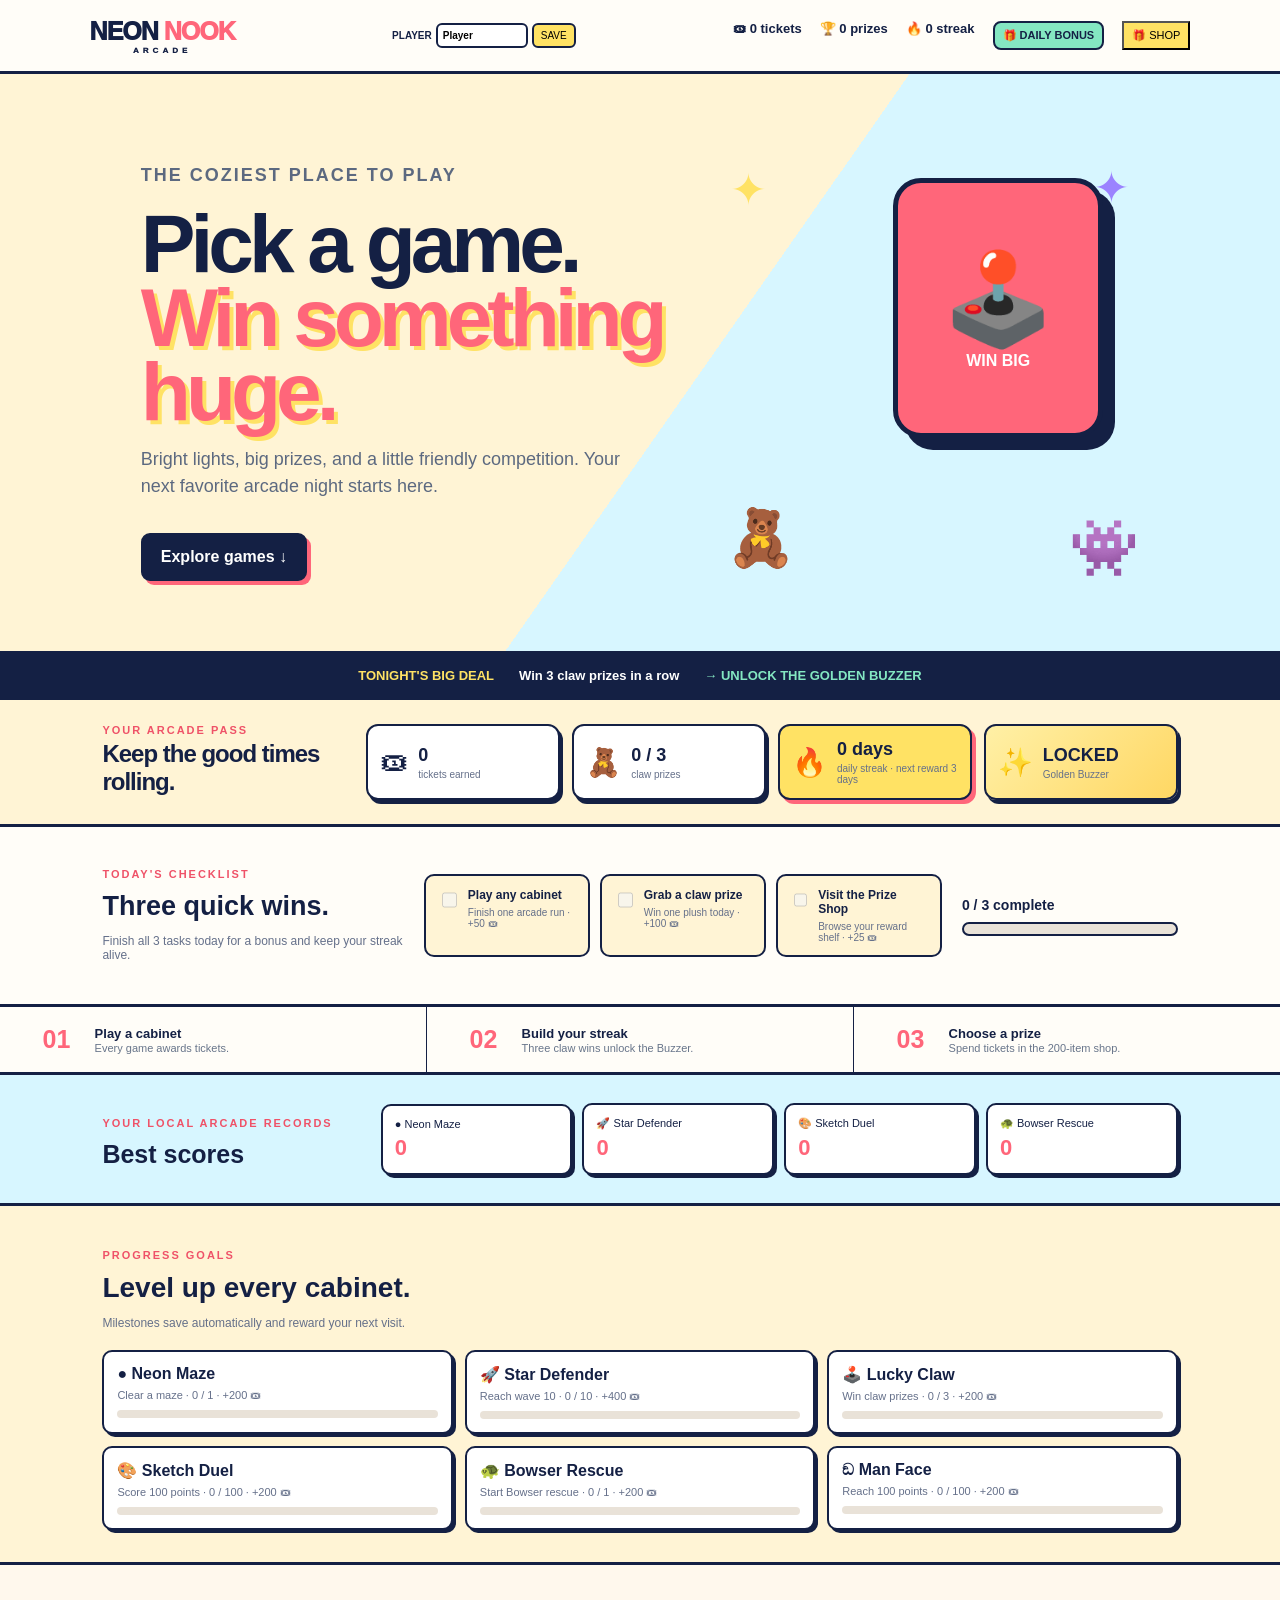
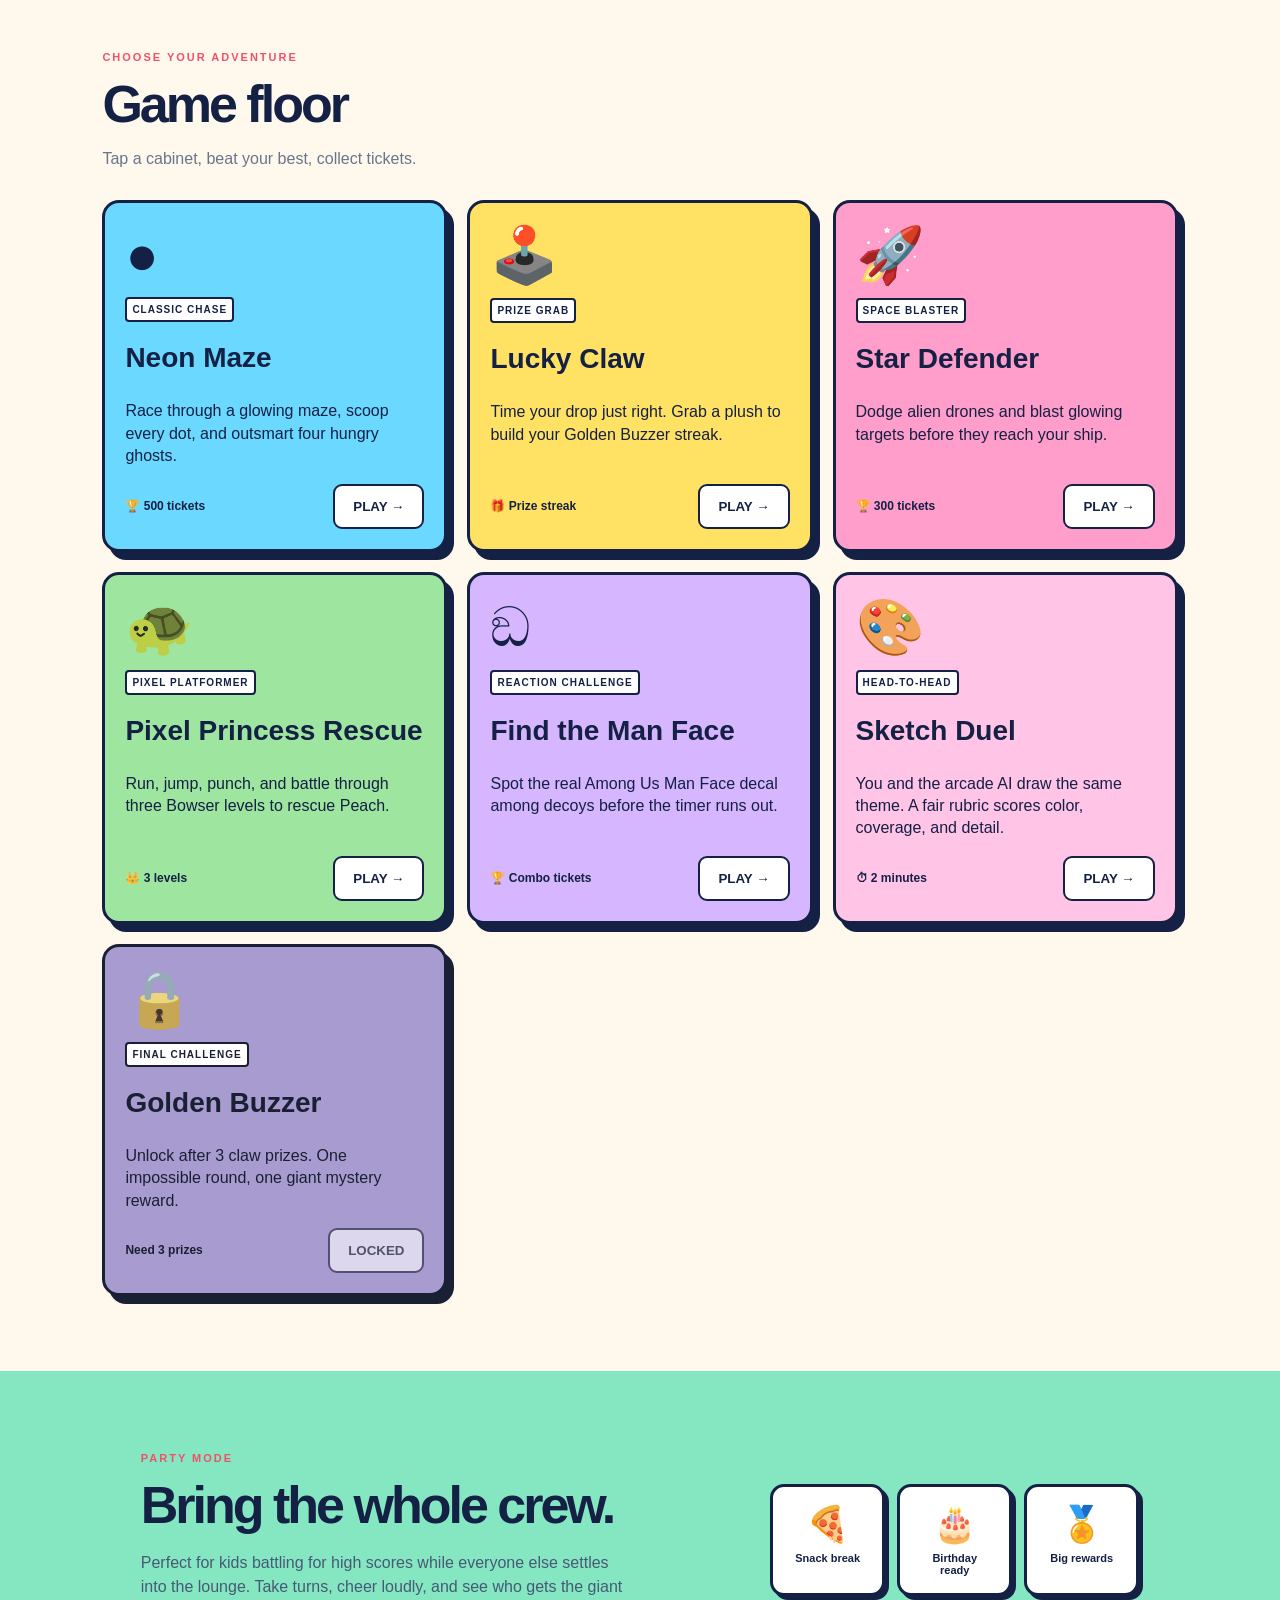
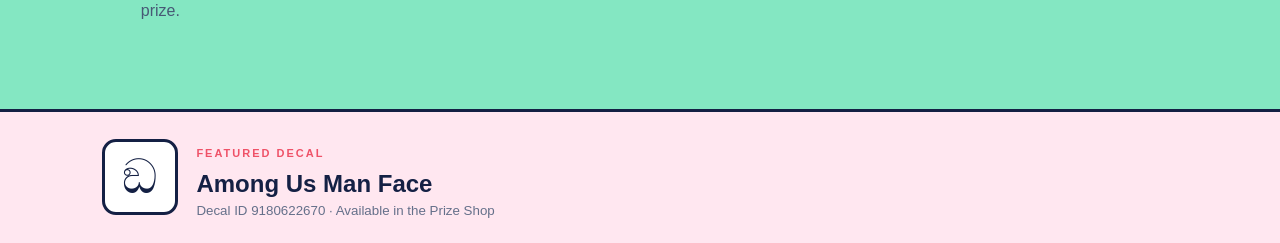
==== commit 4face372: "Improve Man Face, Pac-Man movement, and goal rewards" ====
--- a/index.html
+++ b/index.html
@@ -1,18 +1,21 @@
 <!doctype html>
-<html lang="en"><head><meta charset="utf-8"><meta name="viewport" content="width=device-width,initial-scale=1"><title>Neon Nook Arcade</title><link rel="stylesheet" href="stylesheet.css"></head><body>
-<main class="app"><header><a class="logo" href="#lobby">NEON <i>NOOK</i><small>ARCADE</small></a><div class="wallet"><span>🎟 <b id="tickets">0</b> tickets</span><span>🏆 <b id="prizes">0</b> prizes</span><span>🔥 <b id="streak">0</b> streak</span><button class="shop-link" id="shopOpen">🎁 SHOP</button></div></header>
+<html lang="en"><head><meta charset="utf-8"><meta name="viewport" content="width=device-width,initial-scale=1"><title>Arcade Games · Neon Nook</title><link rel="stylesheet" href="stylesheet.css"></head><body>
+<main class="app"><header><a class="logo" href="#lobby">NEON <i>NOOK</i><small>ARCADE</small></a><label class="profile-name">PLAYER <input id="playerName" maxlength="16" autocomplete="nickname"><button id="saveProfile" type="button">SAVE</button></label><div class="wallet"><span>🎟 <b id="tickets">0</b> tickets</span><span>🏆 <b id="prizes">0</b> prizes</span><span>🔥 <b id="streak">0</b> streak</span><button class="daily-button" id="dailyBonus">🎁 DAILY BONUS</button><button class="shop-link" id="shopOpen">🎁 SHOP</button></div></header>
 <section id="lobby" class="lobby"><div class="hero"><p class="eyebrow">THE COZIEST PLACE TO PLAY</p><h1>Pick a game.<br><em>Win something huge.</em></h1><p>Bright lights, big prizes, and a little friendly competition. Your next favorite arcade night starts here.</p><a href="#games" class="play">Explore games ↓</a></div><div class="hero-art"><div class="star s1">✦</div><div class="star s2">✦</div><div class="machine">🕹️<span>WIN BIG</span></div><div class="plush p1">🧸</div><div class="plush p2">👾</div></div></section>
 <section class="mission"><span>TONIGHT'S BIG DEAL</span><b>Win 3 claw prizes in a row</b><strong>→ UNLOCK THE GOLDEN BUZZER</strong></section>
-<section class="arcade-pass"><div class="pass-title"><p class="eyebrow">YOUR ARCADE PASS</p><h2>Keep the good times rolling.</h2></div><div class="pass-stat"><span>🎟</span><div><b id="passTickets">0</b><small>tickets earned</small></div></div><div class="pass-stat"><span>🧸</span><div><b id="passPrizes">0 / 3</b><small>claw prizes</small></div></div><div class="pass-stat gold-stat"><span>✨</span><div><b id="passBuzzer">LOCKED</b><small>Golden Buzzer</small></div></div></section>
+<section class="arcade-pass"><div class="pass-title"><p class="eyebrow">YOUR ARCADE PASS</p><h2>Keep the good times rolling.</h2></div><div class="pass-stat"><span>🎟</span><div><b id="passTickets">0</b><small>tickets earned</small></div></div><div class="pass-stat"><span>🧸</span><div><b id="passPrizes">0 / 3</b><small>claw prizes</small></div></div><div class="pass-stat streak-stat"><span>🔥</span><div><b id="passStreak">0 days</b><small>daily streak · next reward 3 days</small></div></div><div class="pass-stat gold-stat"><span>✨</span><div><b id="passBuzzer">LOCKED</b><small>Golden Buzzer</small></div></div></section>
+<section class="daily-board"><div class="task-heading"><p class="eyebrow">TODAY'S CHECKLIST</p><h2>Three quick wins.</h2><p id="tomorrowGoal">Come back tomorrow for a fresh bonus and new tasks.</p></div><div class="task-list"><label class="task"><input type="checkbox" id="taskPlay" disabled><span><b>Play any cabinet</b><small>Finish one arcade run · +50 🎟</small></span></label><label class="task"><input type="checkbox" id="taskClaw" disabled><span><b>Grab a claw prize</b><small>Win one plush today · +100 🎟</small></span></label><label class="task"><input type="checkbox" id="taskShop" disabled><span><b>Visit the Prize Shop</b><small>Browse your reward shelf · +25 🎟</small></span></label></div><div class="daily-progress"><b id="taskProgress">0 / 3 complete</b><div><i id="taskBar"></i></div></div></section>
 <section class="quick-guide"><div><span>01</span><b>Play a cabinet</b><small>Every game awards tickets.</small></div><div><span>02</span><b>Build your streak</b><small>Three claw wins unlock the Buzzer.</small></div><div><span>03</span><b>Choose a prize</b><small>Spend tickets in the 200-item shop.</small></div></section>
 <section class="leaderboard"><div><p class="eyebrow">YOUR LOCAL ARCADE RECORDS</p><h2>Best scores</h2></div><div class="record"><span>● Neon Maze</span><b id="bestMaze">0</b></div><div class="record"><span>🚀 Star Defender</span><b id="bestBlaster">0</b></div><div class="record"><span>🎨 Sketch Duel</span><b id="bestDraw">0</b></div><div class="record"><span>🐢 Bowser Rescue</span><b id="bestBowser">0</b></div></section>
+<section class="goals"><div class="goals-title"><p class="eyebrow">PROGRESS GOALS</p><h2>Level up every cabinet.</h2><p>Milestones save automatically and reward your next visit.</p></div><div class="goal-grid"><div class="goal"><b>● Neon Maze</b><small id="goalMaze">Clear a maze · 0 / 1 · +200 🎟</small><i id="barMaze"></i></div><div class="goal"><b>🚀 Star Defender</b><small id="goalBlaster">Reach wave 10 · 0 / 10 · +400 🎟</small><i id="barBlaster"></i></div><div class="goal"><b>🕹️ Lucky Claw</b><small id="goalClaw">Win claw prizes · 0 / 3 · +200 🎟</small><i id="barClaw"></i></div><div class="goal"><b>🎨 Sketch Duel</b><small id="goalDraw">Score 100 points · 0 / 100 · +200 🎟</small><i id="barDraw"></i></div><div class="goal"><b>🐢 Bowser Rescue</b><small id="goalBowser">Start Bowser rescue · 0 / 1 · +200 🎟</small><i id="barBowser"></i></div><div class="goal"><b>ඞ Man Face</b><small id="goalManface">Reach 100 points · 0 / 100 · +200 🎟</small><i id="barManface"></i></div></div></section>
 <section id="games" class="games"><div class="heading"><p class="eyebrow">CHOOSE YOUR ADVENTURE</p><h2>Game floor</h2><p>Tap a cabinet, beat your best, collect tickets.</p></div><div class="cabinet-grid">
 <article class="cabinet maze"><div class="cab-icon">●</div><p class="tag">CLASSIC CHASE</p><h3>Neon Maze</h3><p>Race through a glowing maze, scoop every dot, and outsmart four hungry ghosts.</p><div><span>🏆 500 tickets</span><button data-game="maze">PLAY →</button></div></article>
 <article class="cabinet claw"><div class="cab-icon">🕹️</div><p class="tag">PRIZE GRAB</p><h3>Lucky Claw</h3><p>Time your drop just right. Grab a plush to build your Golden Buzzer streak.</p><div><span>🎁 Prize streak</span><button data-game="claw">PLAY →</button></div></article>
 <article class="cabinet blaster"><div class="cab-icon">🚀</div><p class="tag">SPACE BLASTER</p><h3>Star Defender</h3><p>Dodge alien drones and blast glowing targets before they reach your ship.</p><div><span>🏆 300 tickets</span><button data-game="blaster">PLAY →</button></div></article>
 <article class="cabinet bowser"><div class="cab-icon">🐢</div><p class="tag">PIXEL PLATFORMER</p><h3>Pixel Princess Rescue</h3><p>Run, jump, punch, and battle through three Bowser levels to rescue Peach.</p><div><span>👑 3 levels</span><button data-game="bowser">PLAY →</button></div></article>
+<article class="cabinet manface"><div class="cab-icon">ඞ</div><p class="tag">REACTION CHALLENGE</p><h3>Find the Man Face</h3><p>Spot the real Among Us Man Face decal among decoys before the timer runs out.</p><div><span>🏆 Combo tickets</span><button data-game="manface">PLAY →</button></div></article>
 <article class="cabinet draw"><div class="cab-icon">🎨</div><p class="tag">HEAD-TO-HEAD</p><h3>Sketch Duel</h3><p>You and the arcade AI draw the same theme. A fair rubric scores color, coverage, and detail.</p><div><span>⏱ 2 minutes</span><button data-game="draw">PLAY →</button></div></article>
 <article class="cabinet buzzer locked" id="buzzerCard"><div class="cab-icon">🔒</div><p class="tag">FINAL CHALLENGE</p><h3>Golden Buzzer</h3><p>Unlock after 3 claw prizes. One impossible round, one giant mystery reward.</p><div><span id="unlockText">Need 3 prizes</span><button data-game="buzzer" disabled>LOCKED</button></div></article>
 </div></section>
-<section class="party"><div><p class="eyebrow">PARTY MODE</p><h2>Bring the whole crew.</h2><p>Perfect for kids battling for high scores while everyone else settles into the lounge. Take turns, cheer loudly, and see who gets the giant prize.</p></div><div class="party-badges"><span>🍕<b>Snack break</b></span><span>🎂<b>Birthday ready</b></span><span>🏅<b>Big rewards</b></span></div></section>
+<section class="party"><div><p class="eyebrow">PARTY MODE</p><h2>Bring the whole crew.</h2><p>Perfect for kids battling for high scores while everyone else settles into the lounge. Take turns, cheer loudly, and see who gets the giant prize.</p></div><div class="party-badges"><span>🍕<b>Snack break</b></span><span>🎂<b>Birthday ready</b></span><span>🏅<b>Big rewards</b></span></div></section><section class="featured-decal"><img src="https://www.roblox.com/asset-thumbnail/image?assetId=9180622670&width=420&height=420&format=png" alt="Among Us Man Face decal" onerror="this.style.display='none';this.nextElementSibling.style.display='block'"><span>ඞ</span><div><p class="eyebrow">FEATURED DECAL</p><h2>Among Us Man Face</h2><small>Decal ID 9180622670 · Available in the Prize Shop</small></div></section>
 </main><div class="modal" id="modal" aria-hidden="true"><section class="game-panel"><button class="close" id="close" aria-label="Close game">×</button><div id="gameView"></div></section></div><div class="modal" id="shopModal"><section class="game-panel shop-panel"><button class="close" id="shopClose" aria-label="Close shop">×</button><p class="eyebrow">TICKET REDEMPTION</p><h2>Prize Shop</h2><p class="game-note">Trade tickets for collectibles. Your owned items are saved.</p><div class="shop-tabs"><button data-filter="all">All 200</button><button data-filter="plush">Plush</button><button data-filter="gear">Gear</button><button data-filter="rare">Rare</button></div><div id="shopGrid" class="shop-grid"></div></section></div><div id="toast"></div><script src="script.js"></script></body></html>
--- a/stylesheet.css
+++ b/stylesheet.css
@@ -7,3 +7,9 @@
 .target{background:#ffb56b}.target-canvas{display:block;width:100%;border:3px solid var(--ink);background:#151536;cursor:crosshair}.target-hud{display:flex;justify-content:space-around;font-weight:bold;margin:12px 0}
 .bowser{background:#9ee6a0}.bowser-frame{display:block;width:100%;height:min(70vh,620px);border:3px solid var(--ink);background:#101622}
 .leaderboard{display:grid;grid-template-columns:1.4fr repeat(4,1fr);gap:10px;align-items:center;padding:28px 8%;background:#d7f6ff;border-bottom:3px solid var(--ink)}.leaderboard h2{margin:3px 0;font-size:25px}.record{padding:12px;background:#fff;border:2px solid var(--ink);border-radius:10px;box-shadow:3px 3px var(--ink);font-size:11px}.record span,.record b{display:block}.record b{font-size:22px;color:var(--pink);margin-top:5px}@media(max-width:720px){.leaderboard{grid-template-columns:1fr 1fr;padding:20px 24px}.leaderboard>div:first-child{grid-column:span 2}}
+.daily-button{margin:0;padding:6px 8px;font-size:11px;background:var(--mint);color:var(--ink);border:2px solid var(--ink);border-radius:8px;cursor:pointer;font-weight:bold}.daily-board{display:grid;grid-template-columns:1.05fr 1.8fr .75fr;gap:20px;align-items:center;padding:30px 8%;background:#fffdf8;border-bottom:3px solid var(--ink)}.task-heading h2{margin:3px 0;font-size:27px}.task-heading p:last-child{font-size:12px;color:#65708a}.task-list{display:grid;grid-template-columns:repeat(3,1fr);gap:10px}.task{display:flex;align-items:flex-start;gap:8px;padding:12px;background:#fff4d5;border:2px solid var(--ink);border-radius:10px;font-size:12px}.task input{width:18px;height:18px;accent-color:var(--pink)}.task input:checked+span{text-decoration:line-through;opacity:.6}.task span,.task small{display:block}.task small{font-size:10px;color:#65708a;margin-top:5px}.daily-progress>b{font-size:14px}.daily-progress>div{height:14px;margin-top:8px;background:#e9e2d8;border:2px solid var(--ink);border-radius:99px;overflow:hidden}.daily-progress i{display:block;width:0;height:100%;background:var(--pink);transition:width .3s}.daily-board.complete{background:#d9f7e4}@media(max-width:900px){.daily-board{grid-template-columns:1fr}.task-list{grid-template-columns:1fr}.daily-progress{max-width:350px}}@media(max-width:720px){.daily-button{display:none}}
+.featured-decal{display:flex;align-items:center;gap:18px;padding:24px 8%;background:#ffe7f0;border-top:3px solid var(--ink)}.featured-decal img,.featured-decal>span{width:76px;height:76px;object-fit:cover;border:3px solid var(--ink);border-radius:14px;background:#fff}.featured-decal>span{display:none;place-content:center;text-align:center;font-size:48px}.featured-decal h2{margin:3px 0;font-size:24px}.featured-decal small{color:#65708a}@media(max-width:560px){.featured-decal{padding:22px 24px}}
+.manface{background:#d5b6ff}.manface-canvas{display:block;width:100%;border:3px solid var(--ink);background:#151536;cursor:crosshair}.manface-hud{display:flex;justify-content:space-around;font-weight:bold;margin:12px 0}
+.goals{padding:32px 8%;background:#fff4d5;border-bottom:3px solid var(--ink)}.goals-title h2{margin:3px 0;font-size:28px}.goals-title>p:last-child{font-size:12px;color:#65708a}.goal-grid{display:grid;grid-template-columns:repeat(3,1fr);gap:12px;margin-top:20px}.goal{padding:13px;background:#fff;border:2px solid var(--ink);border-radius:10px;box-shadow:3px 3px var(--ink)}.goal b,.goal small{display:block}.goal small{margin-top:6px;font-size:11px;color:#65708a}.goal i{display:block;width:0;height:8px;margin-top:9px;background:var(--pink);border-radius:99px;transition:width .3s}.goal:after{content:"";display:block;height:8px;margin-top:-8px;background:#e9e2d8;border-radius:99px;position:relative;z-index:0}.goal i{position:relative;z-index:1}@media(max-width:720px){.goal-grid{grid-template-columns:1fr 1fr}}@media(max-width:480px){.goal-grid{grid-template-columns:1fr}}
+.arcade-pass{grid-template-columns:1.3fr repeat(4,1fr)}.streak-stat{background:#ffe264;box-shadow:4px 4px var(--pink)}
+.profile-name{display:flex;align-items:center;gap:4px;font-size:10px;font-weight:bold}.profile-name input{width:92px;padding:5px;border:2px solid var(--ink);border-radius:6px;font:inherit}.profile-name button{padding:5px 7px;min-width:0;border:2px solid var(--ink);border-radius:6px;background:var(--yellow);font-size:10px}@media(max-width:900px){.profile-name{order:3}.wallet{flex-wrap:wrap}}
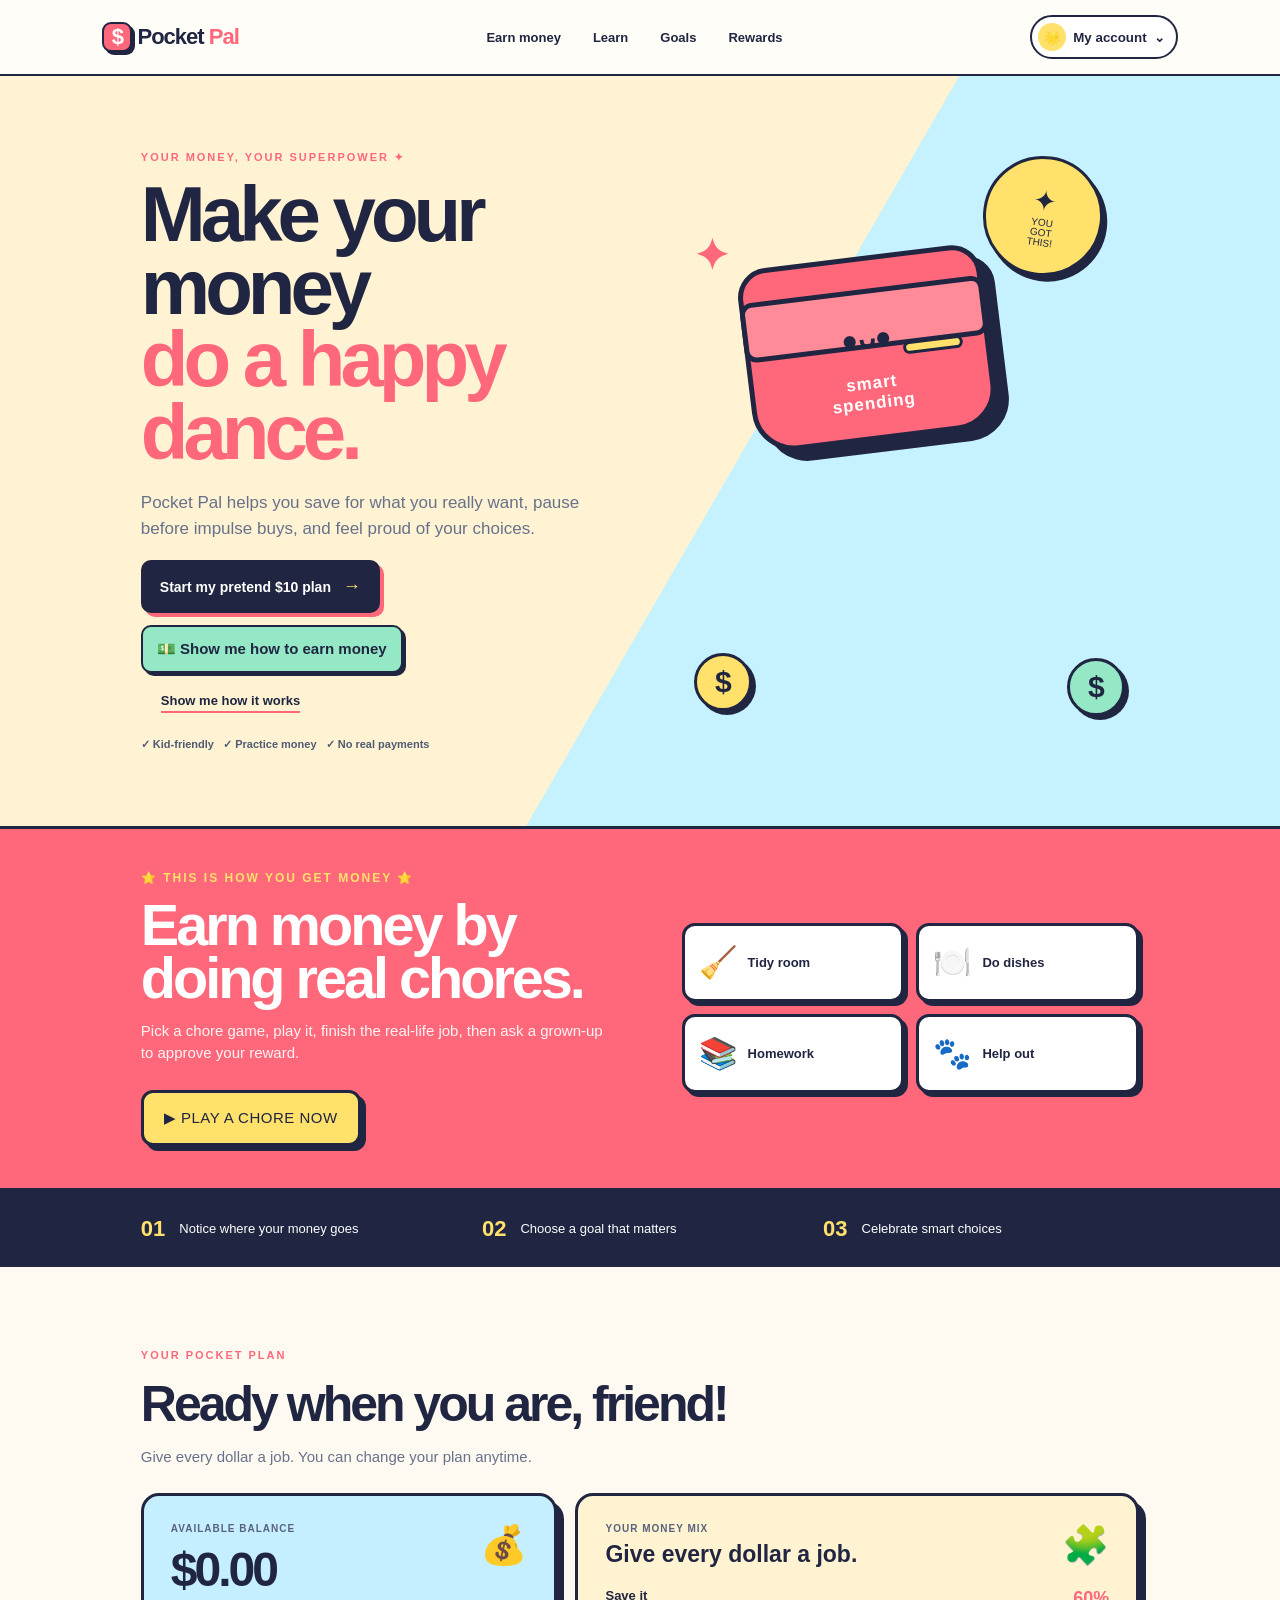
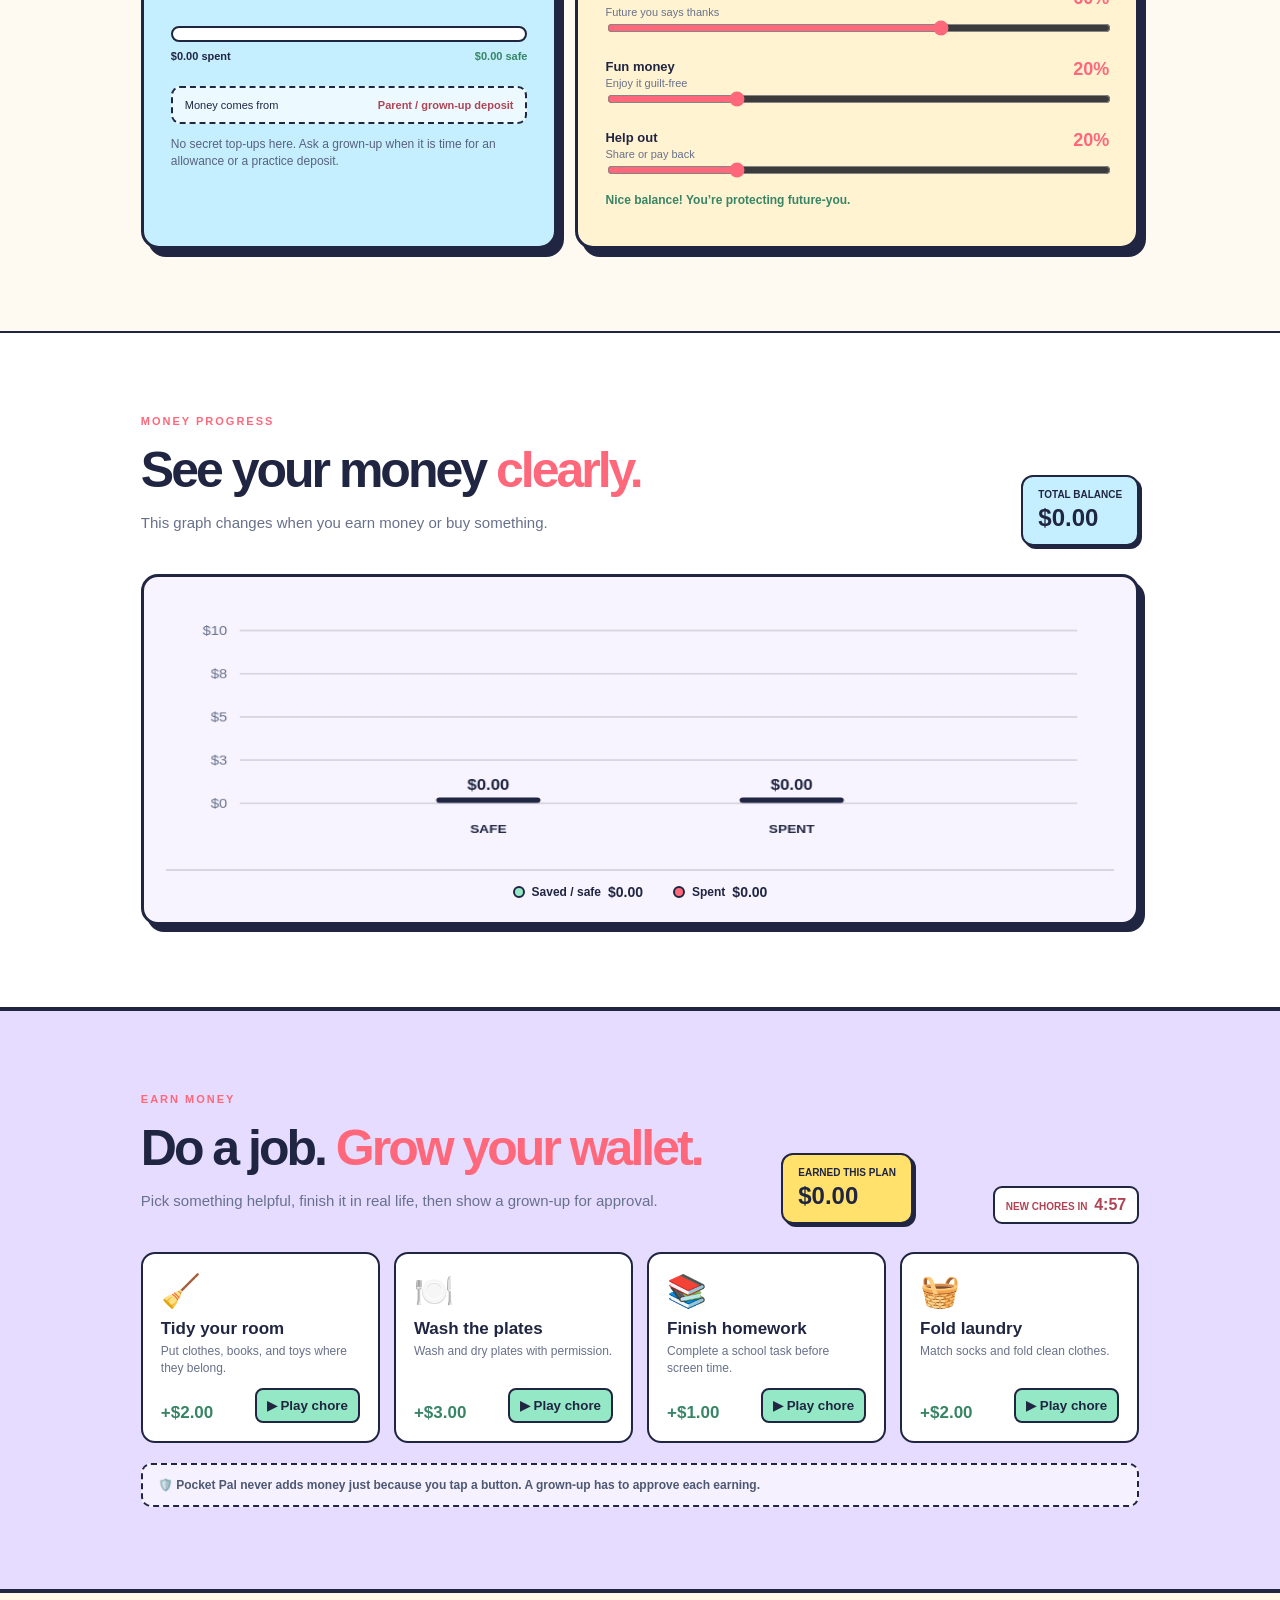
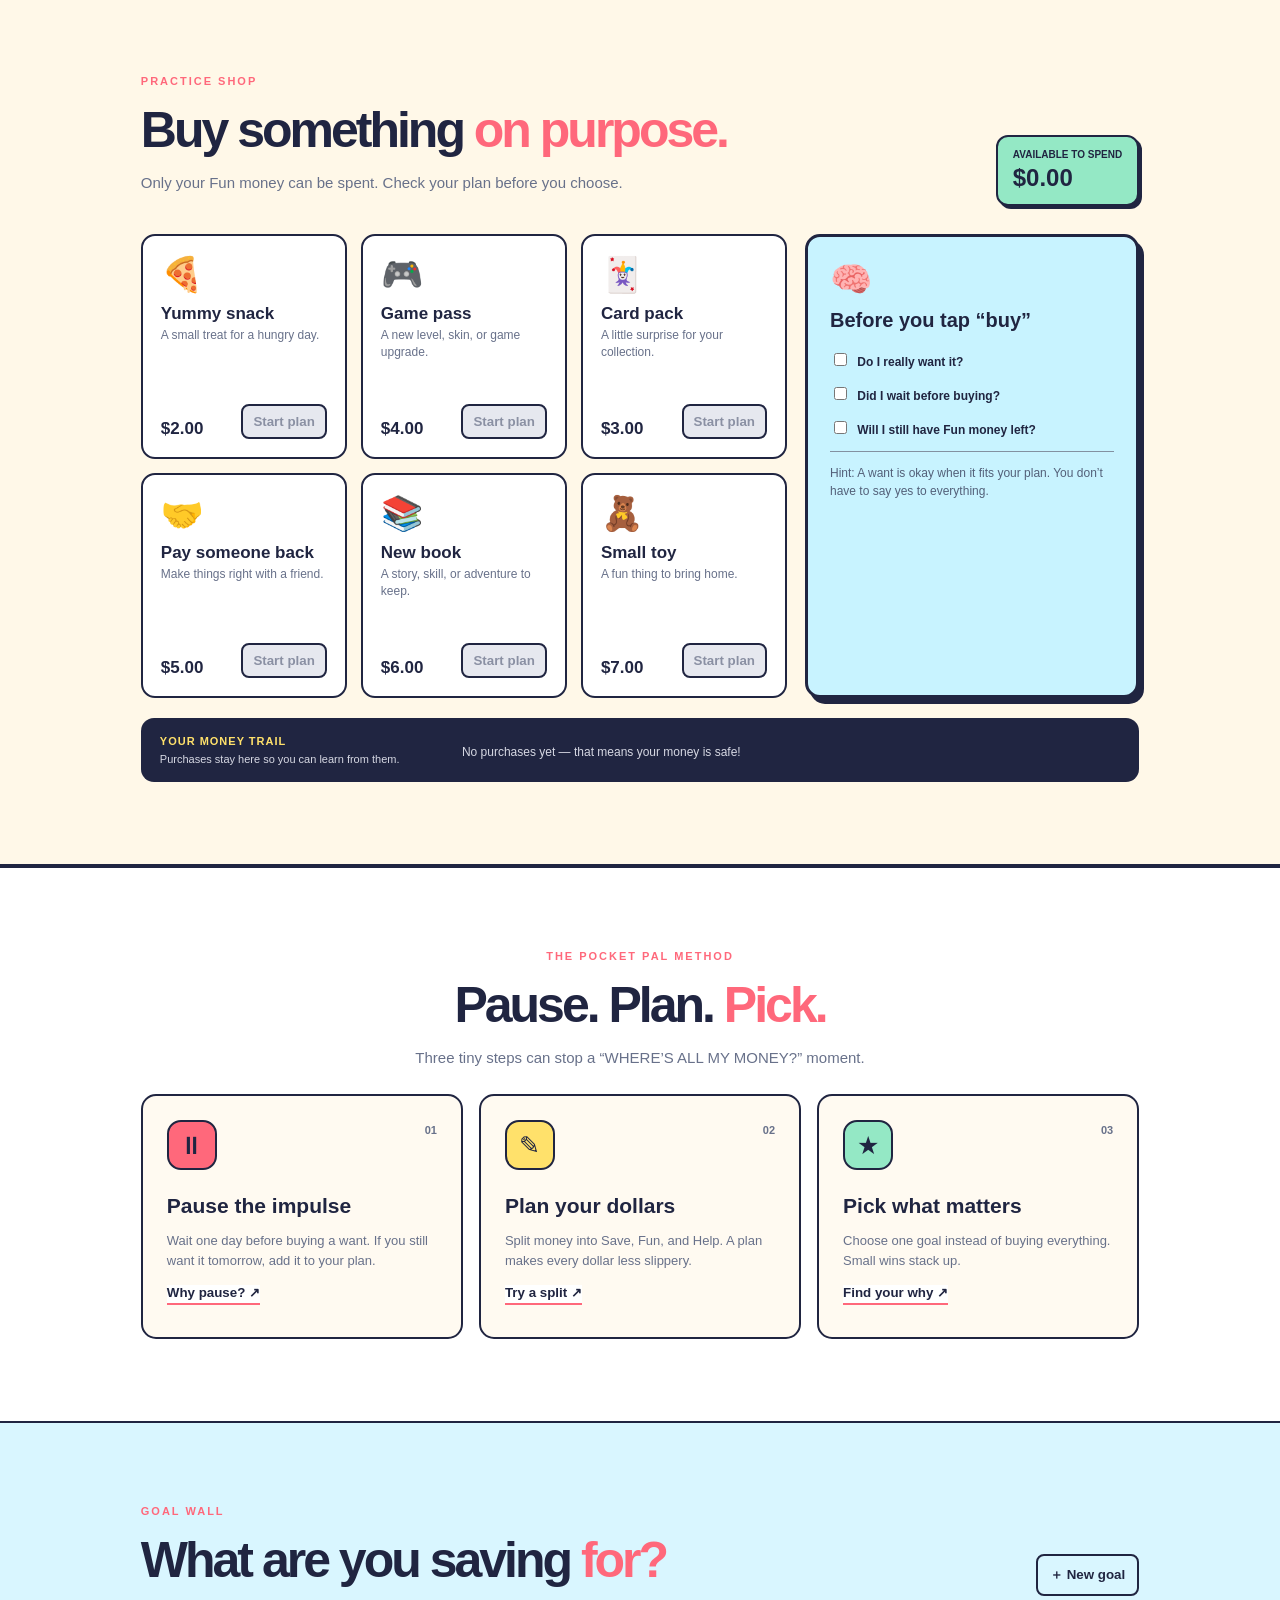
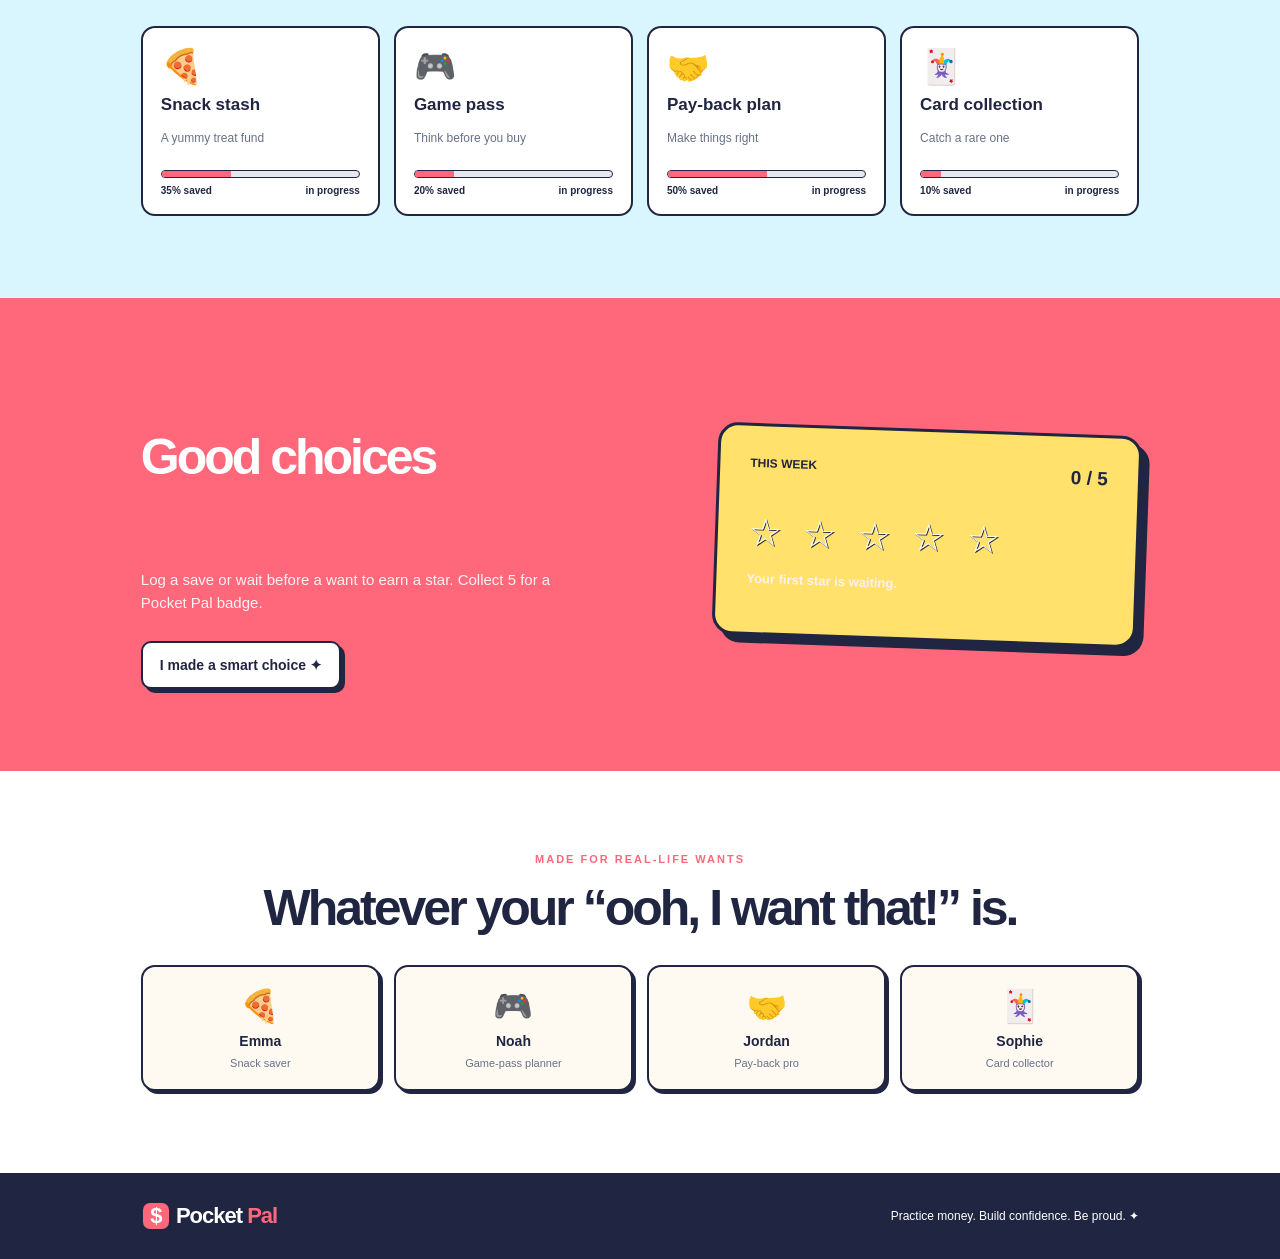
==== commit 70ce068f: "Build Pocket Pal chore budgeting game" ====
--- a/index.html
+++ b/index.html
@@ -1,21 +1,19 @@
-<!doctype html>
-<html lang="en"><head><meta charset="utf-8"><meta name="viewport" content="width=device-width,initial-scale=1"><title>Arcade Games · Neon Nook</title><link rel="stylesheet" href="stylesheet.css"></head><body>
-<main class="app"><header><a class="logo" href="#lobby">NEON <i>NOOK</i><small>ARCADE</small></a><label class="profile-name">PLAYER <input id="playerName" maxlength="16" autocomplete="nickname"><button id="saveProfile" type="button">SAVE</button></label><div class="wallet"><span>🎟 <b id="tickets">0</b> tickets</span><span>🏆 <b id="prizes">0</b> prizes</span><span>🔥 <b id="streak">0</b> streak</span><button class="daily-button" id="dailyBonus">🎁 DAILY BONUS</button><button class="shop-link" id="shopOpen">🎁 SHOP</button></div></header>
-<section id="lobby" class="lobby"><div class="hero"><p class="eyebrow">THE COZIEST PLACE TO PLAY</p><h1>Pick a game.<br><em>Win something huge.</em></h1><p>Bright lights, big prizes, and a little friendly competition. Your next favorite arcade night starts here.</p><a href="#games" class="play">Explore games ↓</a></div><div class="hero-art"><div class="star s1">✦</div><div class="star s2">✦</div><div class="machine">🕹️<span>WIN BIG</span></div><div class="plush p1">🧸</div><div class="plush p2">👾</div></div></section>
-<section class="mission"><span>TONIGHT'S BIG DEAL</span><b>Win 3 claw prizes in a row</b><strong>→ UNLOCK THE GOLDEN BUZZER</strong></section>
-<section class="arcade-pass"><div class="pass-title"><p class="eyebrow">YOUR ARCADE PASS</p><h2>Keep the good times rolling.</h2></div><div class="pass-stat"><span>🎟</span><div><b id="passTickets">0</b><small>tickets earned</small></div></div><div class="pass-stat"><span>🧸</span><div><b id="passPrizes">0 / 3</b><small>claw prizes</small></div></div><div class="pass-stat streak-stat"><span>🔥</span><div><b id="passStreak">0 days</b><small>daily streak · next reward 3 days</small></div></div><div class="pass-stat gold-stat"><span>✨</span><div><b id="passBuzzer">LOCKED</b><small>Golden Buzzer</small></div></div></section>
-<section class="daily-board"><div class="task-heading"><p class="eyebrow">TODAY'S CHECKLIST</p><h2>Three quick wins.</h2><p id="tomorrowGoal">Come back tomorrow for a fresh bonus and new tasks.</p></div><div class="task-list"><label class="task"><input type="checkbox" id="taskPlay" disabled><span><b>Play any cabinet</b><small>Finish one arcade run · +50 🎟</small></span></label><label class="task"><input type="checkbox" id="taskClaw" disabled><span><b>Grab a claw prize</b><small>Win one plush today · +100 🎟</small></span></label><label class="task"><input type="checkbox" id="taskShop" disabled><span><b>Visit the Prize Shop</b><small>Browse your reward shelf · +25 🎟</small></span></label></div><div class="daily-progress"><b id="taskProgress">0 / 3 complete</b><div><i id="taskBar"></i></div></div></section>
-<section class="quick-guide"><div><span>01</span><b>Play a cabinet</b><small>Every game awards tickets.</small></div><div><span>02</span><b>Build your streak</b><small>Three claw wins unlock the Buzzer.</small></div><div><span>03</span><b>Choose a prize</b><small>Spend tickets in the 200-item shop.</small></div></section>
-<section class="leaderboard"><div><p class="eyebrow">YOUR LOCAL ARCADE RECORDS</p><h2>Best scores</h2></div><div class="record"><span>● Neon Maze</span><b id="bestMaze">0</b></div><div class="record"><span>🚀 Star Defender</span><b id="bestBlaster">0</b></div><div class="record"><span>🎨 Sketch Duel</span><b id="bestDraw">0</b></div><div class="record"><span>🐢 Bowser Rescue</span><b id="bestBowser">0</b></div></section>
-<section class="goals"><div class="goals-title"><p class="eyebrow">PROGRESS GOALS</p><h2>Level up every cabinet.</h2><p>Milestones save automatically and reward your next visit.</p></div><div class="goal-grid"><div class="goal"><b>● Neon Maze</b><small id="goalMaze">Clear a maze · 0 / 1 · +200 🎟</small><i id="barMaze"></i></div><div class="goal"><b>🚀 Star Defender</b><small id="goalBlaster">Reach wave 10 · 0 / 10 · +400 🎟</small><i id="barBlaster"></i></div><div class="goal"><b>🕹️ Lucky Claw</b><small id="goalClaw">Win claw prizes · 0 / 3 · +200 🎟</small><i id="barClaw"></i></div><div class="goal"><b>🎨 Sketch Duel</b><small id="goalDraw">Score 100 points · 0 / 100 · +200 🎟</small><i id="barDraw"></i></div><div class="goal"><b>🐢 Bowser Rescue</b><small id="goalBowser">Start Bowser rescue · 0 / 1 · +200 🎟</small><i id="barBowser"></i></div><div class="goal"><b>ඞ Man Face</b><small id="goalManface">Reach 100 points · 0 / 100 · +200 🎟</small><i id="barManface"></i></div></div></section>
-<section id="games" class="games"><div class="heading"><p class="eyebrow">CHOOSE YOUR ADVENTURE</p><h2>Game floor</h2><p>Tap a cabinet, beat your best, collect tickets.</p></div><div class="cabinet-grid">
-<article class="cabinet maze"><div class="cab-icon">●</div><p class="tag">CLASSIC CHASE</p><h3>Neon Maze</h3><p>Race through a glowing maze, scoop every dot, and outsmart four hungry ghosts.</p><div><span>🏆 500 tickets</span><button data-game="maze">PLAY →</button></div></article>
-<article class="cabinet claw"><div class="cab-icon">🕹️</div><p class="tag">PRIZE GRAB</p><h3>Lucky Claw</h3><p>Time your drop just right. Grab a plush to build your Golden Buzzer streak.</p><div><span>🎁 Prize streak</span><button data-game="claw">PLAY →</button></div></article>
-<article class="cabinet blaster"><div class="cab-icon">🚀</div><p class="tag">SPACE BLASTER</p><h3>Star Defender</h3><p>Dodge alien drones and blast glowing targets before they reach your ship.</p><div><span>🏆 300 tickets</span><button data-game="blaster">PLAY →</button></div></article>
-<article class="cabinet bowser"><div class="cab-icon">🐢</div><p class="tag">PIXEL PLATFORMER</p><h3>Pixel Princess Rescue</h3><p>Run, jump, punch, and battle through three Bowser levels to rescue Peach.</p><div><span>👑 3 levels</span><button data-game="bowser">PLAY →</button></div></article>
-<article class="cabinet manface"><div class="cab-icon">ඞ</div><p class="tag">REACTION CHALLENGE</p><h3>Find the Man Face</h3><p>Spot the real Among Us Man Face decal among decoys before the timer runs out.</p><div><span>🏆 Combo tickets</span><button data-game="manface">PLAY →</button></div></article>
-<article class="cabinet draw"><div class="cab-icon">🎨</div><p class="tag">HEAD-TO-HEAD</p><h3>Sketch Duel</h3><p>You and the arcade AI draw the same theme. A fair rubric scores color, coverage, and detail.</p><div><span>⏱ 2 minutes</span><button data-game="draw">PLAY →</button></div></article>
-<article class="cabinet buzzer locked" id="buzzerCard"><div class="cab-icon">🔒</div><p class="tag">FINAL CHALLENGE</p><h3>Golden Buzzer</h3><p>Unlock after 3 claw prizes. One impossible round, one giant mystery reward.</p><div><span id="unlockText">Need 3 prizes</span><button data-game="buzzer" disabled>LOCKED</button></div></article>
-</div></section>
-<section class="party"><div><p class="eyebrow">PARTY MODE</p><h2>Bring the whole crew.</h2><p>Perfect for kids battling for high scores while everyone else settles into the lounge. Take turns, cheer loudly, and see who gets the giant prize.</p></div><div class="party-badges"><span>🍕<b>Snack break</b></span><span>🎂<b>Birthday ready</b></span><span>🏅<b>Big rewards</b></span></div></section><section class="featured-decal"><img src="https://www.roblox.com/asset-thumbnail/image?assetId=9180622670&width=420&height=420&format=png" alt="Among Us Man Face decal" onerror="this.style.display='none';this.nextElementSibling.style.display='block'"><span>ඞ</span><div><p class="eyebrow">FEATURED DECAL</p><h2>Among Us Man Face</h2><small>Decal ID 9180622670 · Available in the Prize Shop</small></div></section>
-</main><div class="modal" id="modal" aria-hidden="true"><section class="game-panel"><button class="close" id="close" aria-label="Close game">×</button><div id="gameView"></div></section></div><div class="modal" id="shopModal"><section class="game-panel shop-panel"><button class="close" id="shopClose" aria-label="Close shop">×</button><p class="eyebrow">TICKET REDEMPTION</p><h2>Prize Shop</h2><p class="game-note">Trade tickets for collectibles. Your owned items are saved.</p><div class="shop-tabs"><button data-filter="all">All 200</button><button data-filter="plush">Plush</button><button data-filter="gear">Gear</button><button data-filter="rare">Rare</button></div><div id="shopGrid" class="shop-grid"></div></section></div><div id="toast"></div><script src="script.js"></script></body></html>
+<!doctype html><html lang="en"><head><meta charset="UTF-8"><meta name="viewport" content="width=device-width,initial-scale=1"><title>Pocket Pal · Smart money for kids</title><link rel="stylesheet" href="stylesheet.css"></head><body>
+<header><a class="brand" href="#home"><b>$</b> Pocket <i>Pal</i></a><nav><a href="#earn">Earn money</a><a href="#learn">Learn</a><a href="#goals">Goals</a><a href="#rewards">Rewards</a></nav><button class="account" id="accountBtn"><span id="avatar">🌟</span><span id="accountName">My account</span>⌄</button></header>
+<main>
+<section class="hero" id="home"><div><p class="label">YOUR MONEY, YOUR SUPERPOWER ✦</p><h1>Make your money<br><em>do a happy dance.</em></h1><p class="intro">Pocket Pal helps you save for what you really want, pause before impulse buys, and feel proud of your choices.</p><div class="hero-buttons"><button class="primary" id="startBtn">Start my pretend $10 plan <b>→</b></button><a class="earn-hero" href="#earn">💵 Show me how to earn money</a></div><a class="learn-link" href="#learn">Show me how it works</a><div class="trust">✓ Kid-friendly &nbsp; ✓ Practice money &nbsp; ✓ No real payments</div></div><div class="hero-art"><div class="burst">✦<small>YOU<br>GOT<br>THIS!</small></div><div class="wallet"><strong>●ᴗ●</strong><span>smart<br>spending</span><i></i></div><div class="coin coin1">$</div><div class="coin coin2">$</div><b class="spark">✦</b></div></section>
+<section class="earn-now"><div class="earn-now-copy"><p class="label">⭐ THIS IS HOW YOU GET MONEY ⭐</p><h2>Earn money by<br><em>doing real chores.</em></h2><p>Pick a chore game, play it, finish the real-life job, then ask a grown-up to approve your reward.</p><button class="mega-button" id="playNow" onclick="playChore('room')">▶ PLAY A CHORE NOW</button></div><div class="chore-preview"><div><span>🧹</span><b>Tidy room</b></div><div><span>🍽️</span><b>Do dishes</b></div><div><span>📚</span><b>Homework</b></div><div><span>🐾</span><b>Help out</b></div></div></section>
+<section class="steps"><div><b>01</b> Notice where your money goes</div><div><b>02</b> Choose a goal that matters</div><div><b>03</b> Celebrate smart choices</div></section>
+<section class="section" id="plan"><div class="heading"><p class="label">YOUR POCKET PLAN</p><h2>Ready when you are, <span id="hello">friend</span>!</h2><p>Give every dollar a job. You can change your plan anytime.</p></div><div class="plan"><article class="card balance"><div class="cardhead"><div><small>AVAILABLE BALANCE</small><strong id="balance">$0.00</strong></div><span>💰</span></div><div class="bar"><i id="bar"></i></div><div class="meta"><span id="spent">$0.00 spent</span><b id="safe">$0.00 safe</b></div><div class="money-rule"><span>Money comes from</span><b>Parent / grown-up deposit</b></div><p class="card-tip">No secret top-ups here. Ask a grown-up when it is time for an allowance or a practice deposit.</p></article><article class="card mix"><div class="cardhead"><div><small>YOUR MONEY MIX</small><h3>Give every dollar a job.</h3></div><span>🧩</span></div><label><span><b>Save it</b><small>Future you says thanks</small></span><b id="savePct">60%</b></label><input id="saveRange" type="range" min="20" max="80" value="60"><label><span><b>Fun money</b><small>Enjoy it guilt-free</small></span><b id="funPct">20%</b></label><input id="funRange" type="range" min="10" max="50" value="20"><label><span><b>Help out</b><small>Share or pay back</small></span><b id="helpPct">20%</b></label><input id="helpRange" type="range" min="10" max="50" value="20"><p class="good" id="mixMessage">Nice balance! You’re protecting future-you.</p></article></div></section>
+<section class="section insights" id="progress"><div class="heading row"><div><p class="label">MONEY PROGRESS</p><h2>See your money <em>clearly.</em></h2><p>This graph changes when you earn money or buy something.</p></div><div class="chart-total">TOTAL BALANCE<strong id="chartTotal">$0.00</strong></div></div><div class="chart-card"><canvas id="moneyChart" width="900" height="300" role="img" aria-label="Graph comparing saved money and spent money"></canvas><div class="chart-legend"><span><i class="saved-dot"></i> Saved / safe <b id="chartSaved">$0.00</b></span><span><i class="spent-dot"></i> Spent <b id="chartSpent">$0.00</b></span></div></div></section>
+<section class="section earn" id="earn"><div class="heading row"><div><p class="label">EARN MONEY</p><h2>Do a job. <em>Grow your wallet.</em></h2><p>Pick something helpful, finish it in real life, then show a grown-up for approval.</p></div><div class="earned-badge">EARNED THIS PLAN <strong id="earnedTotal">$0.00</strong></div></div><div class="earn-grid" id="earnGrid"><article class="earn-card"><span class="earn-emoji">🧹</span><h3>Tidy your room</h3><p>Put clothes, books, and toys where they belong.</p><div class="earn-bottom"><span class="price">+$2.00</span><button data-play="room" onclick="playChore('room')">▶ Play chore</button></div></article><article class="earn-card"><span class="earn-emoji">🍽️</span><h3>Wash the plates</h3><p>Wash and dry plates with permission.</p><div class="earn-bottom"><span class="price">+$3.00</span><button data-play="dishes" onclick="playChore('dishes')">▶ Play chore</button></div></article><article class="earn-card"><span class="earn-emoji">📚</span><h3>Finish homework</h3><p>Complete a school task before screen time.</p><div class="earn-bottom"><span class="price">+$1.00</span><button data-play="homework" onclick="playChore('homework')">▶ Play chore</button></div></article><article class="earn-card"><span class="earn-emoji">🧺</span><h3>Fold laundry</h3><p>Match socks and fold clean clothes.</p><div class="earn-bottom"><span class="price">+$2.00</span><button data-play="laundry" onclick="playChore('laundry')">▶ Play chore</button></div></article></div><div class="earn-note">🛡️ Pocket Pal never adds money just because you tap a button. A grown-up has to approve each earning.</div></section>
+<section class="section shop" id="shop"><div class="heading row"><div><p class="label">PRACTICE SHOP</p><h2>Buy something <em>on purpose.</em></h2><p>Only your Fun money can be spent. Check your plan before you choose.</p></div><div class="fun-badge">FUN MONEY LEFT <strong id="funLeft">$0.00</strong></div></div><div class="buy-layout"><div class="buy-grid" id="buyGrid"></div><aside class="pause-card"><span class="pause-icon">🧠</span><h3>Before you tap “buy”</h3><label><input type="checkbox"> Do I really want it?</label><label><input type="checkbox"> Did I wait before buying?</label><label><input type="checkbox"> Will I still have Fun money left?</label><p id="hint">Hint: A want is okay when it fits your plan. You don’t have to say yes to everything.</p></aside></div><div class="history"><div><b>YOUR MONEY TRAIL</b><small>Purchases stay here so you can learn from them.</small></div><div id="historyList"><span class="empty">No purchases yet — that means your money is safe!</span></div></div></section>
+<section class="section guide" id="learn"><div class="heading center"><p class="label">THE POCKET PAL METHOD</p><h2>Pause. Plan. <em>Pick.</em></h2><p>Three tiny steps can stop a “WHERE’S ALL MY MONEY?” moment.</p></div><div class="guidegrid"><article><span class="icon coral">⏸</span><b class="num">01</b><h3>Pause the impulse</h3><p>Wait one day before buying a want. If you still want it tomorrow, add it to your plan.</p><button class="tip" data-tip="A pause lets your brain decide instead of a flashy game pass deciding for you.">Why pause? ↗</button></article><article><span class="icon yellow">✎</span><b class="num">02</b><h3>Plan your dollars</h3><p>Split money into Save, Fun, and Help. A plan makes every dollar less slippery.</p><button class="tip" data-tip="Try 60% Save, 20% Fun, and 20% Help to start.">Try a split ↗</button></article><article><span class="icon mint">★</span><b class="num">03</b><h3>Pick what matters</h3><p>Choose one goal instead of buying everything. Small wins stack up.</p><button class="tip" data-tip="Your goal could be snacks, a game pass, paying someone back, or Pokémon cards.">Find your why ↗</button></article></div></section>
+<section class="section goals" id="goals"><div class="heading row"><div><p class="label">GOAL WALL</p><h2>What are you saving <em>for?</em></h2></div><button class="outline" id="newGoal">＋ New goal</button></div><div class="goalgrid" id="goalGrid"></div></section>
+<section class="section rewards" id="rewards"><div><p class="label">SMART CHOICE STREAK</p><h2>Good choices<br><em>deserve confetti.</em></h2><p>Log a save or wait before a want to earn a star. Collect 5 for a Pocket Pal badge.</p><button class="primary light" id="smart">I made a smart choice ✦</button></div><div class="streak"><b>THIS WEEK <strong id="starCount">0 / 5</strong></b><div id="stars">☆ ☆ ☆ ☆ ☆</div><p id="streakMsg">Your first star is waiting.</p></div></section>
+<section class="section voices"><div class="heading center"><p class="label">MADE FOR REAL-LIFE WANTS</p><h2>Whatever your “ooh, I want that!” is.</h2></div><div class="voicesgrid"><button data-name="Emma" data-avatar="🍕">🍕<b>Emma</b><small>Snack saver</small></button><button data-name="Noah" data-avatar="🎮">🎮<b>Noah</b><small>Game-pass planner</small></button><button data-name="Jordan" data-avatar="🤝">🤝<b>Jordan</b><small>Pay-back pro</small></button><button data-name="Sophie" data-avatar="🃏">🃏<b>Sophie</b><small>Card collector</small></button></div></section></main><footer><span class="brand"><b>$</b> Pocket <i>Pal</i></span><span>Practice money. Build confidence. Be proud. ✦</span></footer>
+<div class="modal" id="accountModal"><div class="modalcard"><button class="close" data-close="accountModal">×</button><div class="modalemoji">👋</div><p class="label">LET’S MAKE IT YOURS</p><h2>What should we call you?</h2><p>Just a pretend account for your practice plan.</p><label class="field">Your name<input id="nameInput" maxlength="18" placeholder="e.g. Alex"></label><div class="pick"><span>Pick your pal</span><button data-avatar="🌟">🌟</button><button data-avatar="🦊">🦊</button><button data-avatar="🐸">🐸</button><button data-avatar="🐼">🐼</button></div><button class="primary full" id="saveAccount">Save my account →</button></div></div>
+<div class="modal" id="payModal"><div class="modalcard"><button class="close" data-close="payModal">×</button><div class="modalemoji">🪙</div><p class="label">PRACTICE PAYMENT</p><h2>Put $10 in your pocket.</h2><p>This is pretend money — no card, no bank, no worries. In real life, a grown-up would approve this allowance.</p><div class="fake"><span>POCKET PAL · GROWN-UP APPROVED STARTER CREDIT</span><b>$10.00</b></div><button class="primary full" id="confirmPay">Start with my approved $10 ✦</button></div></div>
+<div class="modal" id="buyModal"><div class="modalcard buy-modal"><button class="close" data-close="buyModal">×</button><div class="modalemoji" id="buyEmoji">🛍️</div><p class="label">PURCHASE CHECK</p><h2 id="buyTitle">A new thing</h2><div class="price-line"><span>Price</span><b id="buyPrice">$0.00</b></div><div class="tip-box"><b id="buyTipTitle">Tiny pause</b><p id="buyTip">Check that this comes from Fun money and not your savings.</p></div><div class="buy-actions"><button class="outline" id="waitBuy">Wait on it</button><button class="primary" id="confirmBuy">Buy on purpose</button></div></div></div><div class="toast" id="toast"></div><script src="script.js"></script></body></html>
+<div class="modal" id="choreModal"><div class="modalcard chore-modal"><button class="close" data-close="choreModal">×</button><div class="modalemoji" id="choreEmoji">🧹</div><p class="label">CHORE CHALLENGE</p><h2 id="choreTitle">Tidy your room</h2><p id="choreInstructions">Complete the mini-game to finish the chore.</p><div id="choreGame" class="chore-game"></div><p class="game-status" id="choreStatus">Ready? Let’s do this!</p></div></div>
+<div class="modal" id="earnModal"><div class="modalcard"><button class="close" data-close="earnModal" onclick="document.getElementById('earnModal').classList.remove('open')">×</button><div class="modalemoji" id="earnEmoji">🧹</div><p class="label">EARN WITH A GROWN-UP</p><h2 id="earnTitle">Helpful job</h2><p id="earnDescription">Finish the job, then hand this screen to a grown-up. They decide whether it is complete.</p><div class="fake earn-receipt"><span>APPROVAL REQUEST</span><b id="earnPrice">+$0.00</b><small>Ask a grown-up to check your work.</small></div><label class="adult-check"><input type="checkbox" id="adultConfirm" onchange="document.getElementById('approveEarn').classList.toggle('ready', this.checked)"> A grown-up checked this job and says it is complete.</label><div class="buy-actions"><button class="outline" data-close="earnModal">Not yet</button><button class="primary ready" id="approveEarn" onclick="approveEarnNow()">Grown-up approved</button></div></div></div><div class="toast" id="toast"></div><script src="script.js?v=5"></script></body></html>
--- a/stylesheet.css
+++ b/stylesheet.css
@@ -1,15 +1,13 @@
-:root{--ink:#142044;--cream:#fff8ed;--pink:#ff667a;--yellow:#ffe264;--blue:#6ad8ff;--mint:#84e7c2}*{box-sizing:border-box}html{scroll-behavior:smooth}body{margin:0;background:var(--cream);color:var(--ink);font-family:Arial,sans-serif}.app{overflow:hidden}header{height:74px;padding:0 7%;display:flex;align-items:center;justify-content:space-between;border-bottom:3px solid var(--ink);background:#fffdf8}.logo{font-size:25px;font-weight:950;letter-spacing:-1px;text-decoration:none;color:var(--ink)}.logo i{color:var(--pink);font-style:normal}.logo small{display:block;font-size:8px;letter-spacing:4px;text-align:center}.wallet{display:flex;gap:18px;font-size:13px;font-weight:bold}.lobby{min-height:510px;padding:70px 11%;display:grid;grid-template-columns:1.1fr .9fr;background:linear-gradient(125deg,#fff4d5 0 54%,#d7f6ff 54%)}.eyebrow{font-size:11px;letter-spacing:2px;font-weight:bold;color:#ef5268}.hero h1{font-size:clamp(47px,7vw,82px);line-height:.9;letter-spacing:-5px;margin:14px 0}.hero h1 em{font-style:normal;color:var(--pink);text-shadow:4px 4px var(--yellow)}.hero>p{max-width:500px;color:#5c6980;font-size:18px;line-height:1.5}.play,.cabinet button{display:inline-block;margin-top:15px;padding:13px 18px;background:var(--ink);color:#fff;border:2px solid var(--ink);border-radius:9px;text-decoration:none;font-weight:bold;box-shadow:4px 4px var(--pink);cursor:pointer}.hero-art{position:relative;min-height:330px}.machine{position:absolute;right:8%;top:34px;width:210px;height:260px;display:grid;place-content:center;text-align:center;background:var(--pink);border:5px solid var(--ink);border-radius:28px;box-shadow:12px 12px var(--ink);font-size:90px}.machine span{font-size:16px;font-weight:bold;color:#fff}.plush{position:absolute;font-size:56px}.p1{bottom:10px;left:8%}.p2{right:0;bottom:0}.star{position:absolute;color:var(--yellow);font-size:44px}.s1{left:9%;top:20px}.s2{right:2%;top:18px;color:#9b83ff}.mission{display:flex;gap:25px;justify-content:center;align-items:center;padding:17px;background:var(--ink);color:white;font-size:13px}.mission span{color:var(--yellow);font-weight:bold}.mission strong{color:var(--mint)}.games{padding:75px 8%}.heading h2,.party h2{font-size:52px;letter-spacing:-3px;margin:3px 0}.heading>p:last-child{color:#69758a}.cabinet-grid{display:grid;grid-template-columns:repeat(3,1fr);gap:20px;margin-top:32px}.cabinet{min-height:320px;padding:20px;border:3px solid var(--ink);border-radius:17px;display:flex;flex-direction:column;box-shadow:7px 8px var(--ink)}.maze{background:var(--blue)}.claw{background:var(--yellow)}.buzzer{background:#ad96f5}.cabinet.locked{filter:saturate(.55)}.cab-icon{font-size:55px}.tag{font-size:10px;letter-spacing:1px;font-weight:bold;background:#fff;border:2px solid var(--ink);border-radius:4px;padding:5px;width:max-content}.cabinet h3{font-size:28px;margin:10px 0}.cabinet>p:not(.tag){line-height:1.4}.cabinet>div:last-child{margin-top:auto;display:flex;align-items:center;justify-content:space-between;font-size:12px;font-weight:bold}.cabinet button{margin:0;box-shadow:none;background:#fff;color:var(--ink)}.cabinet button:disabled{opacity:.6;cursor:not-allowed}.party{padding:70px 11%;background:var(--mint);display:flex;justify-content:space-between;align-items:center;gap:25px}.party>div:first-child{max-width:490px}.party p:not(.eyebrow){line-height:1.5;color:#475975}.party-badges{display:flex;gap:12px}.party-badges span{width:115px;min-height:110px;background:#fff;padding:17px;border:3px solid var(--ink);border-radius:14px;text-align:center;font-size:35px;box-shadow:4px 4px var(--ink)}.party-badges b{display:block;font-size:11px;margin-top:7px}.modal{position:fixed;inset:0;display:none;place-items:center;padding:16px;background:#121b3bd9;z-index:5}.modal.open{display:grid}.game-panel{position:relative;width:min(740px,100%);max-height:94vh;overflow:auto;padding:27px;background:var(--cream);border:3px solid var(--ink);border-radius:20px;box-shadow:9px 9px var(--pink)}.close{position:absolute;right:12px;top:9px;width:34px;height:34px;border:2px solid var(--ink);border-radius:50%;font-size:22px;background:white;cursor:pointer}.game-panel h2{margin:5px 0;font-size:30px}.game-panel canvas{display:block;width:100%;max-width:672px;height:auto;margin:14px auto;border:3px solid var(--ink);background:#03030c}.game-hud{display:flex;justify-content:space-around;margin:15px 0;font-size:13px;font-weight:bold}.game-hud b{font-size:20px}.game-note{text-align:center;font-size:12px;color:#68758a}.center{text-align:center}.action{padding:12px 18px;background:var(--ink);color:#fff;border:0;border-radius:8px;font-weight:bold;cursor:pointer}.claw-game{position:relative;height:360px;background:linear-gradient(#8fe2ff 0 69%,#ff8b9b 69%);border:3px solid var(--ink);overflow:hidden}.rail{position:absolute;top:28px;left:4%;right:4%;height:8px;background:var(--ink)}.claw-arm{position:absolute;top:35px;width:50px;text-align:center;font-size:42px;transition:left .08s linear,top .1s}.claw-arm:before{content:"";position:absolute;left:24px;bottom:32px;height:42px;border-left:4px solid var(--ink)}.toy{position:absolute;bottom:20px;font-size:46px}.claw-controls{display:flex;gap:10px;justify-content:center;margin-top:14px}.gold{background:linear-gradient(135deg,#ffd75a,#ff8d32);padding:30px;border:3px solid var(--ink);border-radius:16px;text-align:center}.gold h2{font-size:38px;color:#b52a41;text-shadow:2px 2px #fff}.pulse{animation:pulse .55s infinite alternate}@keyframes pulse{to{transform:scale(1.04) rotate(-1deg)}}#toast{position:fixed;bottom:20px;left:50%;transform:translateX(-50%);display:none;padding:12px 16px;background:var(--ink);color:white;border-radius:99px;z-index:9;font-weight:bold}@media(max-width:720px){header{padding:0 20px}.wallet{gap:8px;font-size:11px}.lobby{grid-template-columns:1fr;padding:55px 24px}.hero-art{min-height:270px}.machine{right:20%;transform:scale(.8);transform-origin:bottom}.cabinet-grid{grid-template-columns:1fr}.mission{flex-direction:column;gap:5px;text-align:center}.party{display:block;padding:50px 24px}.party-badges{margin-top:25px}.party-badges span{width:31%}.heading h2,.party h2{font-size:43px}}
- .claw-stage{perspective:900px;margin:16px auto}.claw-game{transform-style:preserve-3d;transition:transform .25s ease;box-shadow:12px 12px 0 #142044}.claw-game:after{content:"";position:absolute;inset:15px 10px 70px;border:4px solid #ffffffaa;pointer-events:none}.view-control{display:flex;align-items:center;justify-content:center;gap:10px;font-size:12px;font-weight:bold}.view-control input{accent-color:#ff667a}.claw-game .toy{filter:drop-shadow(7px 7px 1px #14204455)}
-.shop-link{margin:0;padding:6px 8px;font-size:11px;background:var(--yellow)}.blaster{background:#ff9eca}.shop-tabs{display:flex;gap:7px;flex-wrap:wrap;margin:18px 0}.shop-tabs button{font-size:12px}.shop-grid{display:grid;grid-template-columns:repeat(4,1fr);gap:10px}.shop-item{padding:10px;background:#fff;border:2px solid var(--ink);border-radius:10px;min-height:140px;display:flex;flex-direction:column;gap:5px}.shop-item .item-icon{font-size:34px}.shop-item b{font-size:13px}.shop-item small{font-size:10px;color:#65708a;flex:1}.shop-item button{font-size:11px;padding:7px;background:var(--mint)}.shop-item button:disabled{background:#ded7f8;cursor:default}@media(max-width:560px){.shop-link{display:none}.shop-grid{grid-template-columns:repeat(2,1fr)}}
-.quick-guide{display:grid;grid-template-columns:repeat(3,1fr);gap:1px;background:var(--ink);border-bottom:3px solid var(--ink)}.quick-guide div{display:grid;grid-template-columns:42px 1fr;column-gap:10px;align-items:center;padding:18px 10%;background:#fffdf8}.quick-guide span{grid-row:span 2;font-size:25px;font-weight:900;color:var(--pink)}.quick-guide b{font-size:13px}.quick-guide small{color:#68758a;font-size:11px}.cabinet{transition:transform .2s ease,box-shadow .2s ease}.cabinet:hover{transform:translateY(-6px) rotate(-.4deg);box-shadow:11px 13px var(--ink)}.modal.open .game-panel{animation:pop .2s ease-out}@keyframes pop{from{transform:scale(.96);opacity:.5}to{transform:scale(1);opacity:1}}@media(max-width:720px){.quick-guide{grid-template-columns:1fr}.quick-guide div{padding:14px 24px}}
-.arcade-pass{display:grid;grid-template-columns:1.5fr repeat(3,1fr);gap:12px;padding:24px 8%;background:#fff4d5;border-bottom:3px solid var(--ink)}.pass-title p{margin:0}.pass-title h2{margin:4px 0;font-size:24px;letter-spacing:-1px}.pass-stat{display:flex;align-items:center;gap:10px;padding:12px;background:#fff;border:2px solid var(--ink);border-radius:12px;box-shadow:3px 4px var(--ink)}.pass-stat>span{font-size:28px}.pass-stat b,.pass-stat small{display:block}.pass-stat b{font-size:18px}.pass-stat small{font-size:10px;color:#65708a;margin-top:3px}.gold-stat{background:linear-gradient(135deg,#fff0a6,#ffd763)}@media(max-width:720px){.arcade-pass{grid-template-columns:1fr 1fr;padding:20px 24px}.pass-title{grid-column:span 2}.pass-stat{padding:10px}.pass-stat:last-child{grid-column:span 2}}
-.draw{background:#ffc4e6}.draw-canvas{display:block;width:100%;border:3px solid var(--ink);background:#fff;margin:12px 0;touch-action:none}.draw-tools{display:flex;gap:8px;align-items:center;flex-wrap:wrap}.draw-tools input[type=color]{width:42px;height:36px;padding:2px}.draw-tools input[type=range]{accent-color:var(--pink)}.draw-layout{display:grid;grid-template-columns:1.3fr .7fr;gap:14px}.score-box{padding:14px;background:#fff;border:2px solid var(--ink);border-radius:10px}.score-box b{font-size:26px}.score-box small{display:block;color:#65708a;line-height:1.4;margin-top:5px}.theme-chip{display:inline-block;padding:7px 10px;background:var(--yellow);border:2px solid var(--ink);border-radius:99px;font-weight:bold}.timer{font-size:28px;color:#d33b55;font-weight:900}.ai-art{width:100%;border:2px solid var(--ink);background:#fff}.rubric{font-size:11px;color:#65708a;line-height:1.5}@media(max-width:620px){.draw-layout{grid-template-columns:1fr}}
-.target{background:#ffb56b}.target-canvas{display:block;width:100%;border:3px solid var(--ink);background:#151536;cursor:crosshair}.target-hud{display:flex;justify-content:space-around;font-weight:bold;margin:12px 0}
-.bowser{background:#9ee6a0}.bowser-frame{display:block;width:100%;height:min(70vh,620px);border:3px solid var(--ink);background:#101622}
-.leaderboard{display:grid;grid-template-columns:1.4fr repeat(4,1fr);gap:10px;align-items:center;padding:28px 8%;background:#d7f6ff;border-bottom:3px solid var(--ink)}.leaderboard h2{margin:3px 0;font-size:25px}.record{padding:12px;background:#fff;border:2px solid var(--ink);border-radius:10px;box-shadow:3px 3px var(--ink);font-size:11px}.record span,.record b{display:block}.record b{font-size:22px;color:var(--pink);margin-top:5px}@media(max-width:720px){.leaderboard{grid-template-columns:1fr 1fr;padding:20px 24px}.leaderboard>div:first-child{grid-column:span 2}}
-.daily-button{margin:0;padding:6px 8px;font-size:11px;background:var(--mint);color:var(--ink);border:2px solid var(--ink);border-radius:8px;cursor:pointer;font-weight:bold}.daily-board{display:grid;grid-template-columns:1.05fr 1.8fr .75fr;gap:20px;align-items:center;padding:30px 8%;background:#fffdf8;border-bottom:3px solid var(--ink)}.task-heading h2{margin:3px 0;font-size:27px}.task-heading p:last-child{font-size:12px;color:#65708a}.task-list{display:grid;grid-template-columns:repeat(3,1fr);gap:10px}.task{display:flex;align-items:flex-start;gap:8px;padding:12px;background:#fff4d5;border:2px solid var(--ink);border-radius:10px;font-size:12px}.task input{width:18px;height:18px;accent-color:var(--pink)}.task input:checked+span{text-decoration:line-through;opacity:.6}.task span,.task small{display:block}.task small{font-size:10px;color:#65708a;margin-top:5px}.daily-progress>b{font-size:14px}.daily-progress>div{height:14px;margin-top:8px;background:#e9e2d8;border:2px solid var(--ink);border-radius:99px;overflow:hidden}.daily-progress i{display:block;width:0;height:100%;background:var(--pink);transition:width .3s}.daily-board.complete{background:#d9f7e4}@media(max-width:900px){.daily-board{grid-template-columns:1fr}.task-list{grid-template-columns:1fr}.daily-progress{max-width:350px}}@media(max-width:720px){.daily-button{display:none}}
-.featured-decal{display:flex;align-items:center;gap:18px;padding:24px 8%;background:#ffe7f0;border-top:3px solid var(--ink)}.featured-decal img,.featured-decal>span{width:76px;height:76px;object-fit:cover;border:3px solid var(--ink);border-radius:14px;background:#fff}.featured-decal>span{display:none;place-content:center;text-align:center;font-size:48px}.featured-decal h2{margin:3px 0;font-size:24px}.featured-decal small{color:#65708a}@media(max-width:560px){.featured-decal{padding:22px 24px}}
-.manface{background:#d5b6ff}.manface-canvas{display:block;width:100%;border:3px solid var(--ink);background:#151536;cursor:crosshair}.manface-hud{display:flex;justify-content:space-around;font-weight:bold;margin:12px 0}
-.goals{padding:32px 8%;background:#fff4d5;border-bottom:3px solid var(--ink)}.goals-title h2{margin:3px 0;font-size:28px}.goals-title>p:last-child{font-size:12px;color:#65708a}.goal-grid{display:grid;grid-template-columns:repeat(3,1fr);gap:12px;margin-top:20px}.goal{padding:13px;background:#fff;border:2px solid var(--ink);border-radius:10px;box-shadow:3px 3px var(--ink)}.goal b,.goal small{display:block}.goal small{margin-top:6px;font-size:11px;color:#65708a}.goal i{display:block;width:0;height:8px;margin-top:9px;background:var(--pink);border-radius:99px;transition:width .3s}.goal:after{content:"";display:block;height:8px;margin-top:-8px;background:#e9e2d8;border-radius:99px;position:relative;z-index:0}.goal i{position:relative;z-index:1}@media(max-width:720px){.goal-grid{grid-template-columns:1fr 1fr}}@media(max-width:480px){.goal-grid{grid-template-columns:1fr}}
-.arcade-pass{grid-template-columns:1.3fr repeat(4,1fr)}.streak-stat{background:#ffe264;box-shadow:4px 4px var(--pink)}
-.profile-name{display:flex;align-items:center;gap:4px;font-size:10px;font-weight:bold}.profile-name input{width:92px;padding:5px;border:2px solid var(--ink);border-radius:6px;font:inherit}.profile-name button{padding:5px 7px;min-width:0;border:2px solid var(--ink);border-radius:6px;background:var(--yellow);font-size:10px}@media(max-width:900px){.profile-name{order:3}.wallet{flex-wrap:wrap}}
+:root{--ink:#202541;--muted:#68718a;--cream:#fffaf1;--white:#fff;--coral:#ff687b;--yellow:#ffe16b;--mint:#94e8c5;--sky:#c5efff}*{box-sizing:border-box}html{scroll-behavior:smooth}body{margin:0;background:var(--cream);color:var(--ink);font:15px Arial,sans-serif}header{height:76px;padding:0 8%;display:flex;align-items:center;justify-content:space-between;background:#fffdf8;border-bottom:2px solid var(--ink);position:sticky;top:0;z-index:4}.brand{font-size:22px;font-weight:bold;color:var(--ink);text-decoration:none;letter-spacing:-1px}.brand b{display:inline-grid;place-items:center;width:30px;height:30px;background:var(--coral);color:#fff;border:2px solid var(--ink);border-radius:9px;box-shadow:3px 3px var(--ink)}.brand i{color:var(--coral);font-style:normal}nav{display:flex;gap:32px}nav a,.learn-link{font-size:13px;font-weight:bold;color:var(--ink);text-decoration:none}.account{display:flex;align-items:center;gap:7px;padding:6px 11px 6px 6px;background:#fff;border:2px solid var(--ink);border-radius:99px;font-weight:bold;color:var(--ink);cursor:pointer}.account span:first-child{display:grid;place-items:center;width:28px;height:28px;background:var(--yellow);border-radius:50%}.hero{min-height:570px;padding:75px 11%;display:grid;grid-template-columns:1fr .9fr;gap:30px;background:linear-gradient(120deg,#fff3d4 0 56%,#c6f2ff 56%)}.label{font-size:11px;letter-spacing:2px;font-weight:900;color:var(--coral);margin:0 0 14px}.hero h1{font-size:clamp(48px,6.4vw,78px);line-height:.93;letter-spacing:-5px;margin:0 0 22px}.hero em,h2 em{font-style:normal;color:var(--coral)}.intro{max-width:470px;color:var(--muted);font-size:17px;line-height:1.55}.primary{padding:14px 17px;background:var(--ink);color:#fff;border:2px solid var(--ink);border-radius:10px;font-weight:bold;cursor:pointer;box-shadow:4px 4px var(--coral);font-size:14px}.primary b{color:var(--yellow);font-size:18px;margin-left:8px}.learn-link{display:inline-block;margin:20px 0 0 20px;border-bottom:2px solid var(--coral);padding-bottom:3px}.trust{margin-top:25px;color:#4f5a72;font-size:11px;font-weight:bold}.hero-art{position:relative}.burst{position:absolute;right:8%;top:5px;width:120px;height:120px;display:grid;place-content:center;text-align:center;background:var(--yellow);border:3px solid var(--ink);border-radius:50%;box-shadow:5px 5px var(--ink);font-size:28px;transform:rotate(8deg)}.burst small{font-size:10px;line-height:1}.wallet{position:absolute;top:105px;left:14%;width:245px;height:185px;display:grid;place-items:center;background:var(--coral);border:5px solid var(--ink);border-radius:30px 30px 42px 42px;box-shadow:12px 12px var(--ink);transform:rotate(-7deg);color:#fff;font-size:17px;text-align:center}.wallet:before{content:"";position:absolute;inset:28px -5px auto;height:50px;background:#ff8b99;border:5px solid var(--ink);border-radius:12px}.wallet strong{position:relative;z-index:1;color:var(--ink);font-size:28px;margin-top:-20px}.wallet span{position:absolute;bottom:22px;font-weight:bold;letter-spacing:1px}.wallet i{position:absolute;right:22px;top:85px;width:60px;height:13px;border:3px solid var(--ink);border-radius:99px;background:var(--yellow)}.coin{position:absolute;display:grid;place-items:center;width:58px;height:58px;border:3px solid var(--ink);border-radius:50%;background:var(--yellow);font-size:30px;font-weight:bold;box-shadow:4px 4px var(--ink)}.coin1{left:3%;bottom:40px}.coin2{right:3%;bottom:35px;background:var(--mint)}.spark{position:absolute;left:3%;top:80px;color:var(--coral);font-size:42px}.steps{display:grid;grid-template-columns:repeat(3,1fr);gap:25px;padding:25px 11%;background:var(--ink);color:#fff}.steps div{display:flex;align-items:center;gap:14px;font-size:13px}.steps b{font-size:22px;color:var(--yellow)}.section{padding:82px 11%}.heading{margin-bottom:28px}.heading h2{font-size:clamp(34px,4vw,50px);letter-spacing:-3px;margin:0 0 9px}.heading p:last-child{color:var(--muted)}.center{text-align:center}.plan{display:grid;grid-template-columns:.85fr 1.15fr;gap:18px}.card{padding:27px;border:3px solid var(--ink);border-radius:18px;box-shadow:7px 8px var(--ink);background:#fff}.balance{background:var(--sky)}.cardhead{display:flex;justify-content:space-between}.cardhead small{display:block;color:#59627d;font-size:10px;letter-spacing:1px;font-weight:bold}.cardhead strong{display:block;font-size:48px;letter-spacing:-3px;margin-top:8px}.cardhead>span{font-size:38px}.bar{height:16px;background:#fff;border:2px solid var(--ink);border-radius:99px;margin:29px 0 8px;overflow:hidden}.bar i{display:block;height:100%;width:100%;background:var(--mint)}.meta{display:flex;justify-content:space-between;font-size:11px;font-weight:bold}.meta b,.good{color:#378565}.small,.outline,.tip{padding:10px 12px;border:2px solid var(--ink);border-radius:8px;background:#fff;color:var(--ink);font-weight:bold;cursor:pointer}.small{margin-top:23px}.mix{background:#fff3d2}.mix h3{margin:7px 0 0;font-size:23px}.mix label{display:flex;justify-content:space-between;margin-top:20px;font-size:13px}.mix label span{display:flex;flex-direction:column;gap:3px}.mix label small{color:var(--muted);font-size:11px;font-weight:normal}.mix label>b{color:var(--coral);font-size:18px}input[type=range]{width:100%;accent-color:var(--coral)}.good{font-size:12px;font-weight:bold}.guide{background:#fff;border-block:2px solid var(--ink)}.guidegrid{display:grid;grid-template-columns:repeat(3,1fr);gap:16px}.guidegrid article{position:relative;padding:24px;background:var(--cream);border:2px solid var(--ink);border-radius:15px;min-height:245px}.icon{display:grid;place-items:center;width:50px;height:50px;border:2px solid var(--ink);border-radius:14px;font-size:25px;margin-bottom:24px}.coral{background:var(--coral)}.yellow{background:var(--yellow)}.mint{background:var(--mint)}.num{position:absolute;right:24px;top:28px;color:var(--muted);font-size:11px}.guidegrid h3{font-size:21px;margin:0 0 9px}.guidegrid p{color:var(--muted);font-size:13px;line-height:1.5}.tip{border:0;border-bottom:2px solid var(--coral);border-radius:0;padding:0 0 3px}.goals{background:#d9f6ff}.row{display:flex;justify-content:space-between;align-items:end}.outline{background:transparent;margin-bottom:2px}.goalgrid{display:grid;grid-template-columns:repeat(4,1fr);gap:14px}.goalcard{padding:18px;background:#fff;border:2px solid var(--ink);border-radius:14px;min-height:190px;display:flex;flex-direction:column}.goalcard .emoji{font-size:34px}.goalcard h3{margin:9px 0 4px;font-size:17px}.goalcard p{color:var(--muted);font-size:12px}.progress{height:8px;background:#e6e8f0;border:1px solid var(--ink);border-radius:99px;margin-top:auto;overflow:hidden}.progress i{display:block;height:100%;background:var(--coral)}.goalfoot{display:flex;justify-content:space-between;font-size:10px;font-weight:bold;margin-top:7px}.rewards{display:grid;grid-template-columns:1fr .8fr;gap:45px;align-items:center;background:var(--coral);color:#fff}.rewards h2{font-size:50px;line-height:.94;letter-spacing:-3px}.rewards p:not(.label){max-width:410px;line-height:1.5;color:#fff0f1}.light{background:#fff;color:var(--ink);box-shadow:4px 4px var(--ink);margin-top:12px}.streak{background:var(--yellow);color:var(--ink);padding:30px;border:3px solid var(--ink);border-radius:20px;box-shadow:8px 8px var(--ink);transform:rotate(2deg)}.streak>b{display:flex;justify-content:space-between;font-size:12px}.streak strong{font-size:19px}.streak div{font-size:38px;letter-spacing:5px;margin:32px 0 15px;color:#fff;text-shadow:1px 1px var(--ink)}.streak p{font-size:13px;font-weight:bold}.voices{background:#fff}.voicesgrid{display:grid;grid-template-columns:repeat(4,1fr);gap:14px}.voicesgrid button{padding:20px 8px;border:2px solid var(--ink);border-radius:14px;background:var(--cream);box-shadow:3px 3px var(--ink);color:var(--ink);cursor:pointer;font-size:32px}.voicesgrid button:hover{background:var(--yellow);transform:translateY(-3px)}.voicesgrid b,.voicesgrid small{display:block;font-size:14px;margin-top:8px}.voicesgrid small{font-size:11px;color:var(--muted)}footer{padding:28px 11%;display:flex;justify-content:space-between;align-items:center;background:var(--ink);color:#fff;font-size:12px}footer .brand{color:#fff}.modal{position:fixed;inset:0;display:none;place-items:center;padding:18px;background:#18203dcc;z-index:8}.modal.open{display:grid}.modalcard{position:relative;width:min(430px,100%);padding:32px;background:var(--cream);border:3px solid var(--ink);border-radius:20px;box-shadow:8px 8px var(--coral);text-align:center}.close{position:absolute;right:12px;top:10px;border:2px solid var(--ink);border-radius:50%;background:#fff;width:30px;height:30px;font-size:20px;cursor:pointer}.modalemoji{font-size:40px}.modalcard h2{font-size:30px;margin:0 0 7px}.modalcard>p:not(.label){color:var(--muted);line-height:1.5;font-size:13px}.field{display:block;text-align:left;font-weight:bold;font-size:12px;margin:22px 0 15px}.field input{display:block;width:100%;padding:13px;margin-top:7px;border:2px solid var(--ink);border-radius:9px;font-size:16px}.pick{display:flex;align-items:center;gap:7px;margin-bottom:23px;font-size:12px;font-weight:bold}.pick span{margin-right:auto}.pick button{border:2px solid var(--ink);background:#fff;border-radius:50%;width:35px;height:35px;font-size:18px;cursor:pointer}.pick button.selected{background:var(--yellow)}.full{width:100%;margin:0}.fake{padding:18px;text-align:left;background:var(--mint);border:3px solid var(--ink);border-radius:13px;margin:24px 0}.fake span{font-size:10px;font-weight:bold;letter-spacing:1px}.fake b{display:block;font-size:38px;margin-top:12px}.toast{position:fixed;bottom:22px;left:50%;opacity:0;transform:translate(-50%,20px);background:var(--ink);color:#fff;padding:13px 18px;border-radius:99px;font-weight:bold;font-size:13px;transition:.25s;z-index:9}.toast.show{opacity:1;transform:translate(-50%,0)}@media(max-width:800px){nav{display:none}.hero{grid-template-columns:1fr;padding-top:55px}.hero-art{min-height:330px}.plan,.rewards{grid-template-columns:1fr}.guidegrid{grid-template-columns:1fr}.goalgrid{grid-template-columns:repeat(2,1fr)}}@media(max-width:520px){header{padding:0 16px}.account span:nth-child(2){display:none}.hero{padding:55px 20px}.hero h1{font-size:50px}.hero-actions{display:flex;flex-direction:column;align-items:flex-start}.learn-link{margin-left:0}.steps{grid-template-columns:1fr;padding:22px 24px;gap:13px}.section{padding:60px 20px}.row{align-items:flex-start;flex-direction:column;gap:15px}.goalgrid,.voicesgrid{grid-template-columns:1fr 1fr}footer{flex-direction:column;gap:12px}}
+.money-rule{display:flex;justify-content:space-between;gap:10px;margin-top:24px;padding:11px 12px;border:2px dashed var(--ink);border-radius:9px;background:#ffffffaa;font-size:11px}.money-rule b{color:#b04455;text-align:right}.card-tip{font-size:12px;line-height:1.45;color:#59627d;margin:12px 0 0}.shop{background:#fff8e8;border-block:2px solid var(--ink)}.fun-badge{padding:12px 15px;background:var(--mint);border:2px solid var(--ink);border-radius:12px;font-size:10px;font-weight:bold;box-shadow:3px 3px var(--ink)}.fun-badge strong{display:block;font-size:24px;margin-top:4px}.buy-layout{display:grid;grid-template-columns:1.45fr .75fr;gap:18px}.buy-grid{display:grid;grid-template-columns:repeat(3,1fr);gap:14px}.buy-card{padding:18px;background:#fff;border:2px solid var(--ink);border-radius:14px;display:flex;flex-direction:column;min-height:225px}.buy-card .buy-emoji{font-size:34px}.buy-card h3{font-size:17px;margin:10px 0 3px}.buy-card p{font-size:12px;color:var(--muted);line-height:1.4;margin:0 0 12px}.buy-card .buy-bottom{display:flex;justify-content:space-between;align-items:end;margin-top:auto;gap:5px}.buy-card .price{font-size:17px;font-weight:900}.buy-card button{padding:8px 10px;border:2px solid var(--ink);border-radius:8px;background:var(--yellow);font-weight:bold;color:var(--ink);cursor:pointer}.buy-card button:disabled{background:#e6e8ef;color:#8a90a3;cursor:not-allowed}.pause-card{padding:22px;background:#c8f3ff;border:3px solid var(--ink);border-radius:15px;box-shadow:5px 6px var(--ink)}.pause-icon{font-size:34px}.pause-card h3{margin:10px 0 18px;font-size:20px}.pause-card label{display:block;margin:13px 0;font-size:12px;font-weight:bold;line-height:1.3}.pause-card input{accent-color:var(--coral);margin-right:7px}.pause-card p{padding-top:13px;border-top:1px solid #8391a1;color:#536079;font-size:12px;line-height:1.45}.history{margin-top:20px;padding:17px 19px;background:var(--ink);color:#fff;border-radius:13px;display:grid;grid-template-columns:.6fr 1.4fr;gap:20px;align-items:center}.history b{display:block;color:var(--yellow);font-size:11px;letter-spacing:1px}.history small{display:block;color:#d6d8e3;font-size:11px;margin-top:6px}.history-item{display:flex;justify-content:space-between;align-items:center;padding:8px 0;border-bottom:1px solid #5e6379;font-size:12px}.history-item:last-child{border-bottom:0}.empty{color:#d6d8e3;font-size:12px}.price-line{display:flex;justify-content:space-between;padding:15px 0;border-block:1px solid #d4d7e0;margin:20px 0 12px;font-size:15px}.price-line b{color:var(--coral);font-size:22px}.tip-box{padding:14px;text-align:left;background:var(--mint);border:2px solid var(--ink);border-radius:10px}.tip-box b{font-size:13px}.tip-box p{font-size:12px;line-height:1.4;margin:6px 0 0}.buy-actions{display:flex;justify-content:flex-end;gap:10px;margin-top:22px}.buy-actions .outline{margin:0}.buy-actions .primary{box-shadow:none;padding:10px 12px;font-size:12px}@media(max-width:800px){.buy-layout{grid-template-columns:1fr}.buy-grid{grid-template-columns:repeat(3,1fr)}}@media(max-width:520px){.buy-grid{grid-template-columns:1fr 1fr}.history{grid-template-columns:1fr;gap:10px}.buy-actions{flex-direction:column-reverse}.buy-actions button{width:100%}}
+.earn{background:#e6dcff;border-block:2px solid var(--ink)}.earned-badge{padding:12px 15px;background:var(--yellow);border:2px solid var(--ink);border-radius:12px;font-size:10px;font-weight:bold;box-shadow:3px 3px var(--ink)}.earned-badge strong{display:block;font-size:24px;margin-top:4px}.earn-grid{display:grid;grid-template-columns:repeat(4,1fr);gap:14px}.earn-card{padding:18px;background:#fff;border:2px solid var(--ink);border-radius:14px;display:flex;flex-direction:column;min-height:190px}.earn-card .earn-emoji{font-size:32px}.earn-card h3{font-size:17px;margin:9px 0 4px}.earn-card p{font-size:12px;color:var(--muted);line-height:1.4;margin:0 0 12px}.earn-card .earn-bottom{display:flex;justify-content:space-between;align-items:end;margin-top:auto;gap:5px}.earn-card .price{font-size:17px;font-weight:900;color:#378565}.earn-card button{padding:8px 10px;border:2px solid var(--ink);border-radius:8px;background:var(--mint);font-weight:bold;color:var(--ink);cursor:pointer}.earn-card button.done{background:#e6e8ef;color:#8a90a3;cursor:default}.earn-note{margin-top:20px;padding:13px 15px;border:2px dashed var(--ink);border-radius:10px;background:#ffffff99;font-size:12px;font-weight:bold;color:#4e5871}.earn-receipt small{display:block;margin-top:8px;font-size:11px;color:#536079}.earn-card.pending{background:#fff3cc}@media(max-width:800px){.earn-grid{grid-template-columns:repeat(2,1fr)}}@media(max-width:520px){.earn-grid{grid-template-columns:1fr 1fr}}
+.adult-check{display:flex;gap:8px;text-align:left;align-items:flex-start;margin-top:18px;padding:11px;background:#fff3cc;border:2px solid var(--ink);border-radius:9px;font-size:11px;font-weight:bold;line-height:1.35}.adult-check input{accent-color:var(--coral);margin-top:1px}.buy-actions .primary:disabled{opacity:.45;cursor:not-allowed;box-shadow:none}
+.hero-buttons{display:flex;align-items:center;gap:12px;flex-wrap:wrap}.earn-hero{display:inline-block;padding:13px 14px;background:var(--mint);border:2px solid var(--ink);border-radius:10px;color:var(--ink);font-weight:bold;text-decoration:none;box-shadow:3px 3px var(--ink)}.earn-hero:hover{transform:translateY(-2px)}
+.chore-game{padding:18px;background:#c8f3ff;border:2px solid var(--ink);border-radius:12px}.chore-game h3{margin:0 0 7px;font-size:20px}.chore-game p{margin:0 0 14px;color:#536079;font-size:12px;line-height:1.4}.chore-game button{padding:10px 16px;border:2px solid var(--ink);border-radius:8px;background:var(--yellow);font-weight:bold;cursor:pointer}.tidy-items,.dish-bubbles{padding:22px 10px;background:#fff;border:2px dashed var(--ink);border-radius:10px;font-size:32px;letter-spacing:8px;cursor:pointer;user-select:none}.dish-bubbles{letter-spacing:3px;background:#bcecff}.math{padding:12px;margin:10px 0;font-size:30px;font-weight:900;background:#fff;border:2px solid var(--ink);border-radius:10px}.answers{display:flex;justify-content:center;gap:8px}.help-star{font-size:31px!important;background:var(--yellow)!important;border-radius:50%!important;width:70px;height:70px;margin:10px;transition:transform .2s}.help-score{font-weight:bold;font-size:13px}.game-status{text-align:center;color:#b04455!important;font-weight:bold;margin:14px 0 0!important}
+.earn-now{display:grid;grid-template-columns:1.05fr .95fr;gap:35px;align-items:center;padding:42px 11%;background:var(--coral);color:#fff;border-block:3px solid var(--ink)}.earn-now .label{color:var(--yellow);font-size:12px}.earn-now h2{font-size:clamp(34px,4.5vw,58px);line-height:.92;letter-spacing:-3px;margin:0 0 14px}.earn-now h2 em{color:#fff}.earn-now p:not(.label){max-width:470px;color:#fff4f4;line-height:1.5}.mega-button{display:inline-block;margin-top:10px;padding:16px 20px;background:var(--yellow);color:var(--ink);border:3px solid var(--ink);border-radius:12px;box-shadow:5px 5px var(--ink);font-weight:900;text-decoration:none;letter-spacing:.5px}.chore-preview{display:grid;grid-template-columns:1fr 1fr;gap:12px}.chore-preview div{display:flex;align-items:center;gap:10px;padding:18px 14px;background:#fff;color:var(--ink);border:3px solid var(--ink);border-radius:13px;box-shadow:4px 4px var(--ink)}.chore-preview span{font-size:31px}.chore-preview b{font-size:13px}@media(max-width:800px){.earn-now{grid-template-columns:1fr;padding:40px 20px}.chore-preview{max-width:470px}}@media(max-width:520px){.earn-now h2{font-size:43px}.mega-button{width:100%;text-align:center}.chore-preview div{padding:13px 9px}.chore-preview span{font-size:24px}}
+.mega-button{font:inherit;cursor:pointer}
+.tidy-items,.dish-bubbles{display:flex;justify-content:center;gap:10px;letter-spacing:0;background:#fff;padding:18px 10px}.tidy-item,.dish{width:54px;height:54px;padding:0!important;font-size:28px;line-height:1;border:2px solid var(--ink);border-radius:10px;background:var(--yellow);cursor:pointer}.dish{background:#bcecff}.tidy-item.gone,.dish.gone{opacity:.18;transform:scale(.8);cursor:default}.chore-game b{color:#b04455}
+.laundry-items,.trash-items,.pet-items{display:flex;justify-content:center;gap:10px;flex-wrap:wrap;padding:18px 10px;background:#fff;border:2px dashed var(--ink);border-radius:10px}.laundry-item,.trash-item,.pet-item{width:54px;height:54px;padding:0!important;font-size:28px;line-height:1;border:2px solid var(--ink);border-radius:10px;background:var(--yellow);cursor:pointer}.trash-item{background:#c8f3ff}.pet-item{background:var(--mint)}.laundry-item.gone,.trash-item.gone,.pet-item.gone{opacity:.18;transform:scale(.8);cursor:default}
+.drag-items{display:flex;flex-wrap:wrap;justify-content:center;gap:10px;padding:16px 8px;background:#fff;border:2px dashed var(--ink);border-radius:10px}.drag-item{width:54px;height:54px;padding:0!important;font-size:28px;line-height:1;border:2px solid var(--ink);border-radius:10px;background:var(--yellow);cursor:grab}.drag-item.dragging{opacity:.45;transform:scale(1.1)}.drag-item.gone{opacity:.18;transform:scale(.8);cursor:default}.drop-zone{margin-top:13px;padding:18px 10px;border:3px dashed var(--coral);border-radius:11px;background:#fff3cc;color:#b04455;font-size:12px;font-weight:900;letter-spacing:.5px}.drop-zone.over{background:var(--mint);border-color:#378565;transform:scale(1.02)}.adult-check input{accent-color:var(--coral)}
+.insights{background:#fff;border-block:2px solid var(--ink)}.chart-total{padding:12px 15px;background:var(--sky);border:2px solid var(--ink);border-radius:12px;box-shadow:3px 3px var(--ink);font-size:10px;font-weight:bold}.chart-total strong{display:block;font-size:24px;margin-top:4px}.chart-card{padding:22px;background:#f7f4ff;border:3px solid var(--ink);border-radius:17px;box-shadow:6px 7px var(--ink)}#moneyChart{display:block;width:100%;height:270px}.chart-legend{display:flex;justify-content:center;gap:30px;flex-wrap:wrap;padding-top:13px;border-top:2px solid #d8d6e3;font-size:12px;font-weight:bold}.chart-legend span{display:flex;align-items:center;gap:7px}.chart-legend i{display:inline-block;width:12px;height:12px;border:2px solid var(--ink);border-radius:50%}.saved-dot{background:var(--mint)}.spent-dot{background:var(--coral)}.chart-legend b{font-size:14px}
+.earn-status{display:flex;flex-direction:column;align-items:flex-end;gap:8px}.chore-reset{padding:8px 11px;background:#fff;border:2px solid var(--ink);border-radius:9px;font-size:10px;font-weight:900;color:#b04455}.chore-reset strong{font-size:16px;margin-left:4px}@media(max-width:520px){.earn-status{align-items:flex-start}}
